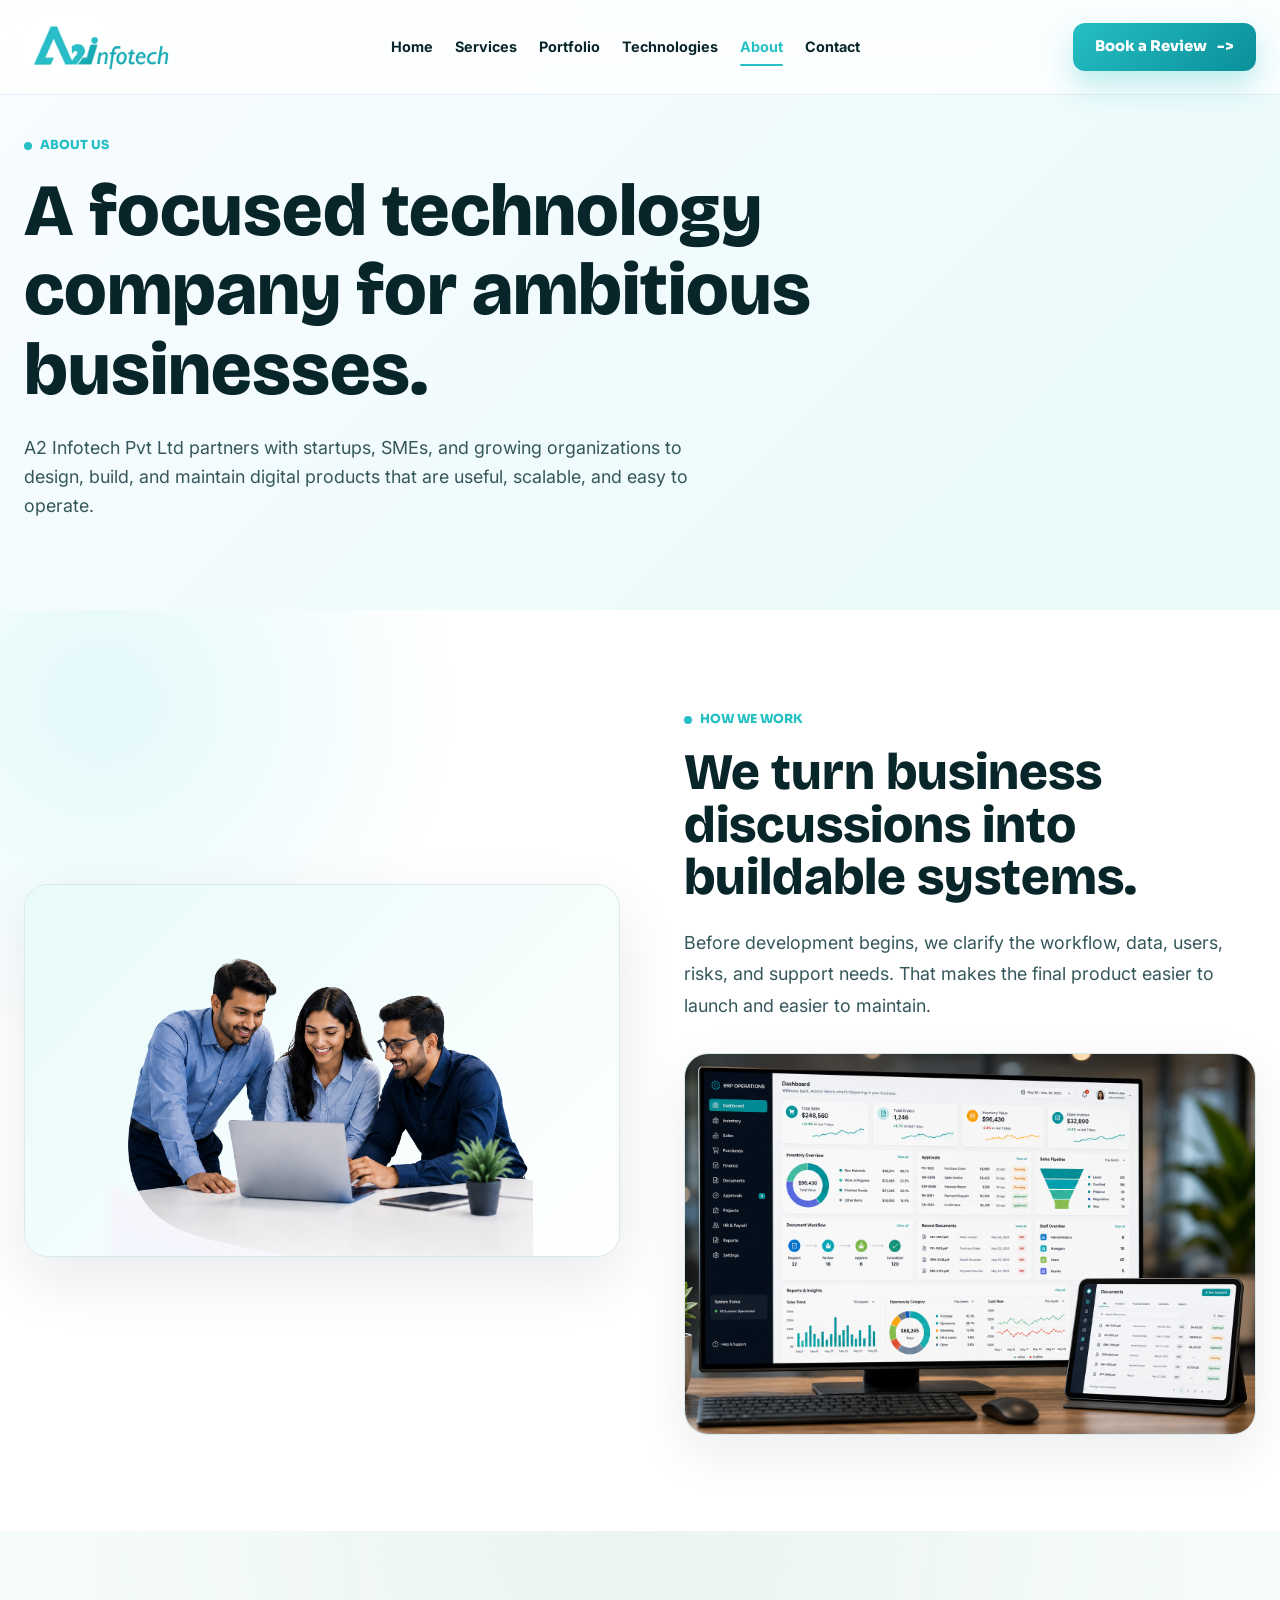
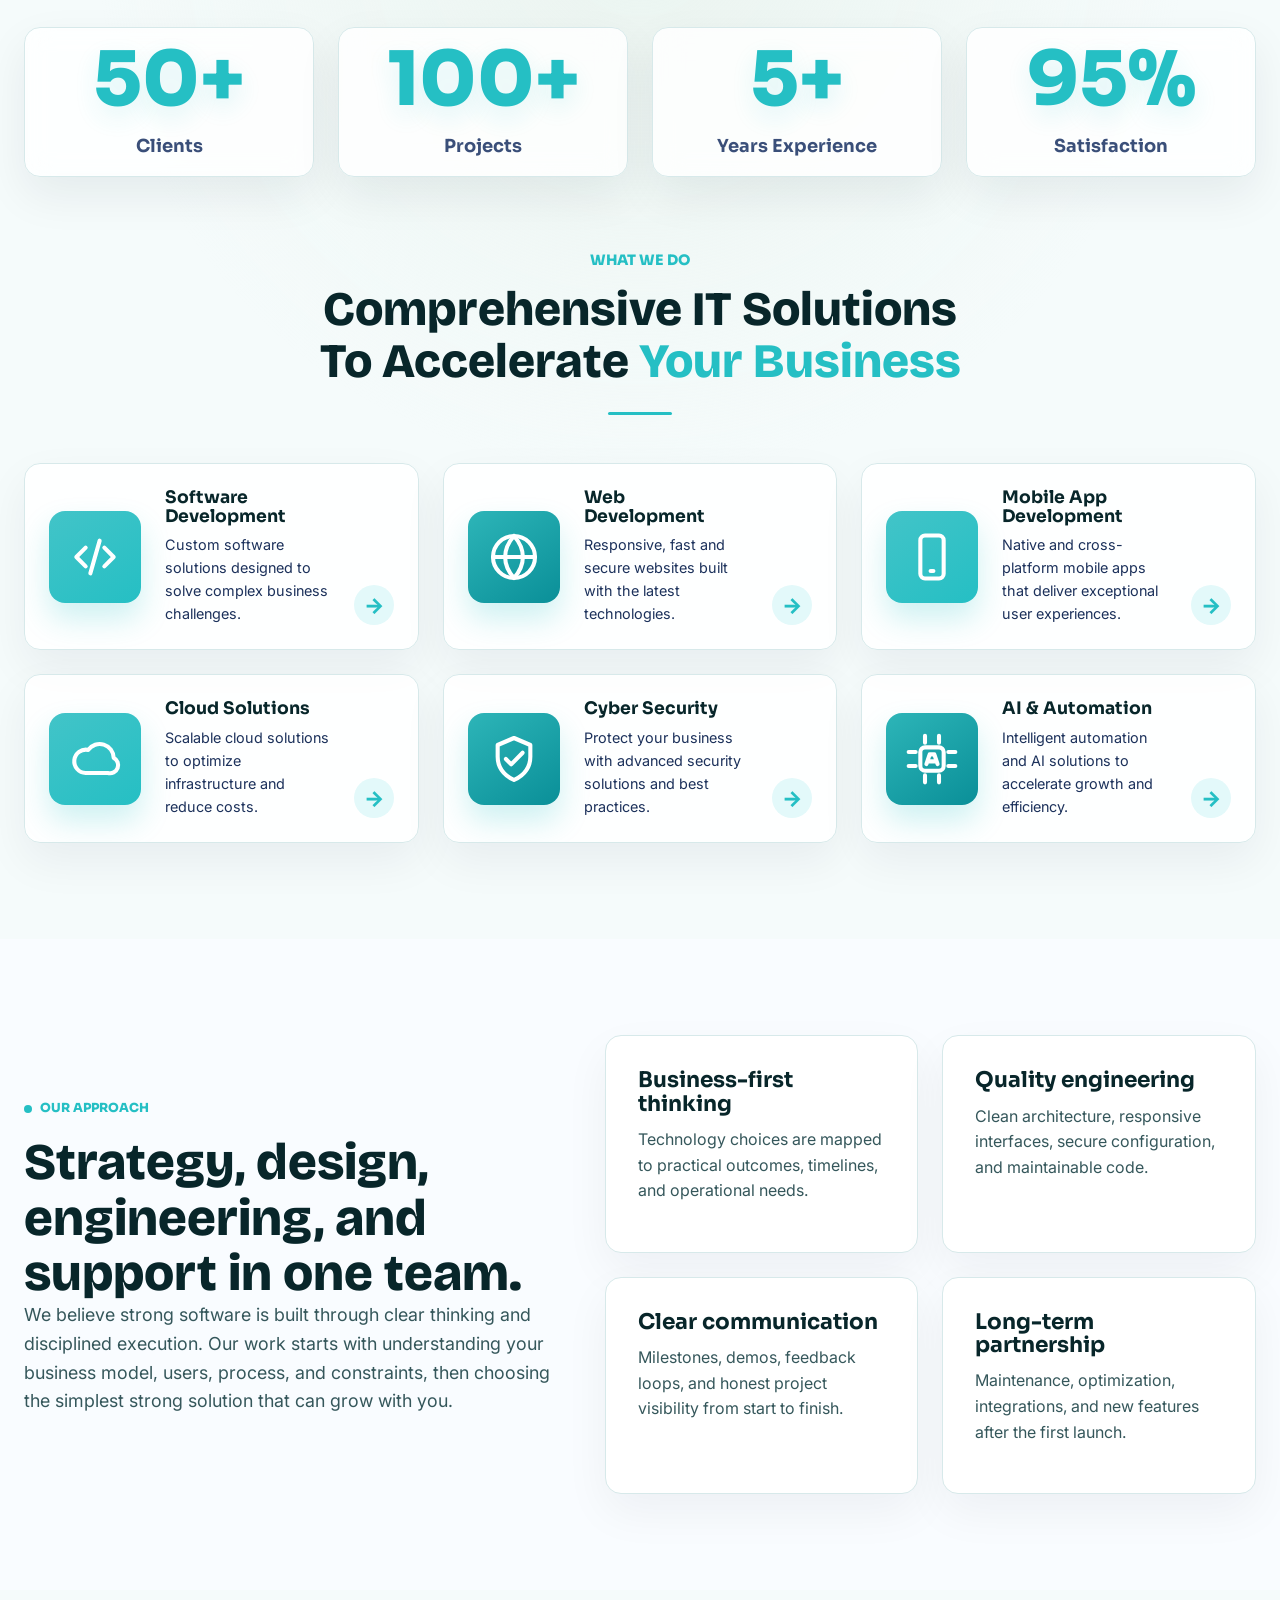
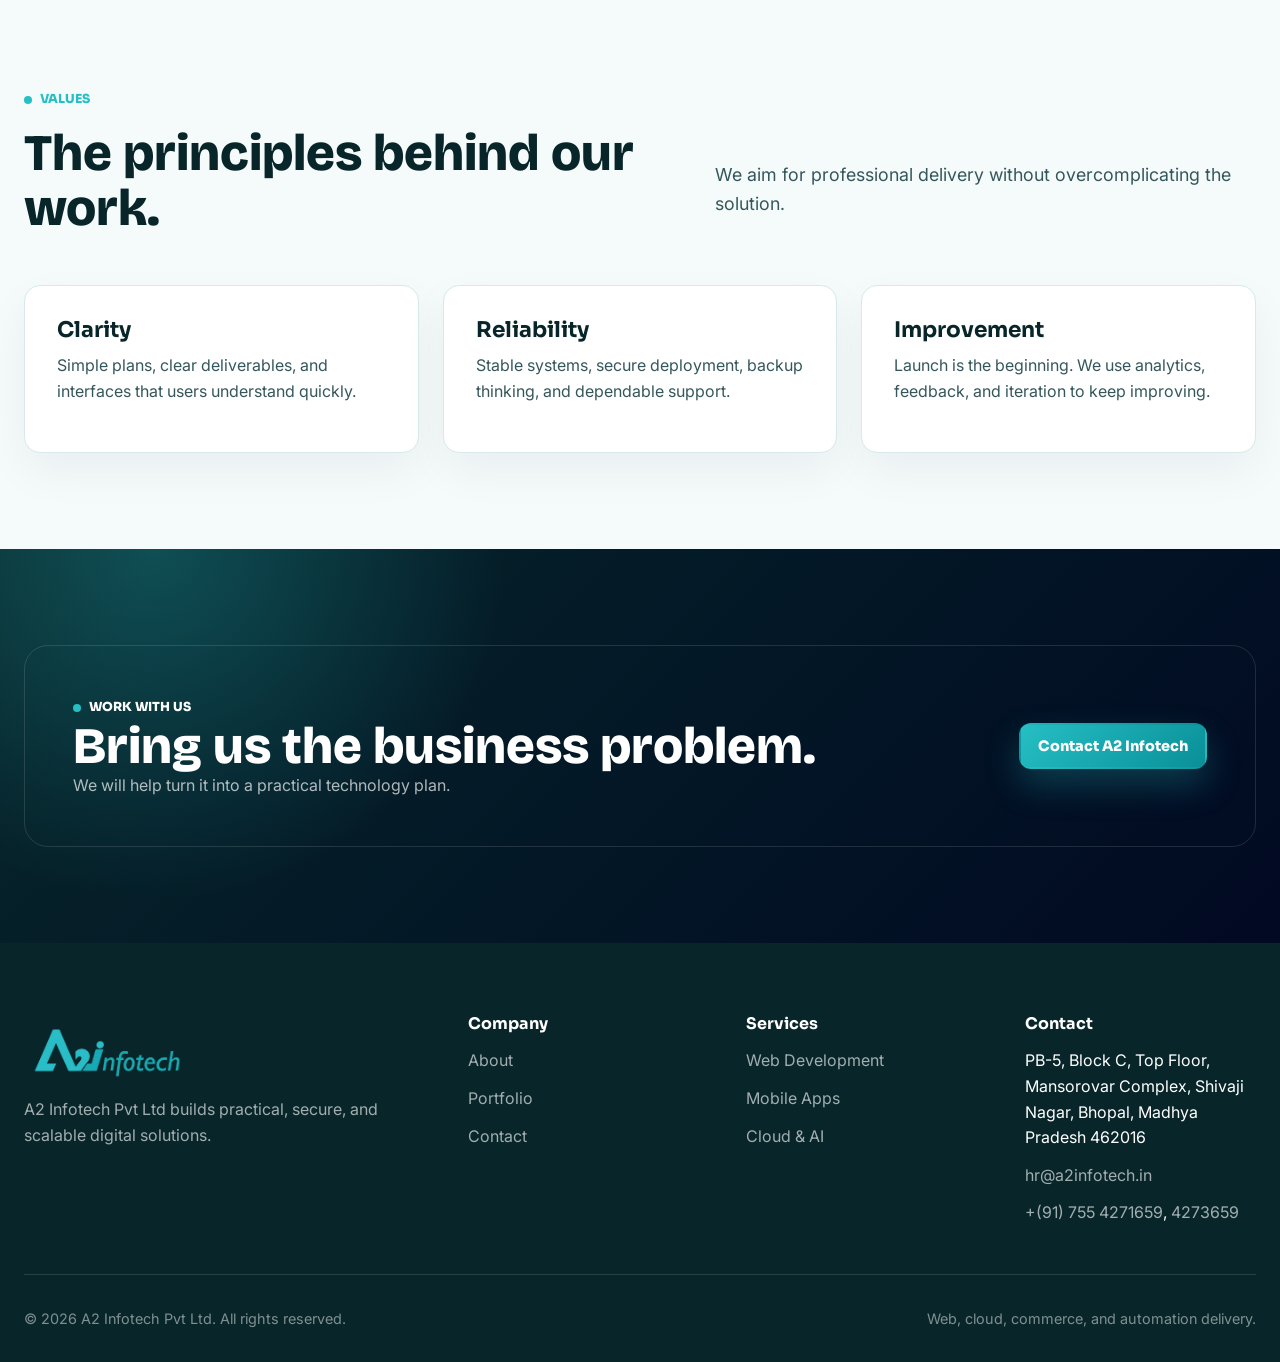
==== about.html @ 269167f5 "Deploy A2 Infotech website" ====
<!doctype html>
<html lang="en">
  <head>
    <meta charset="UTF-8" />
    <meta name="viewport" content="width=device-width, initial-scale=1.0" />
    <title>About A2 Infotech Pvt Ltd</title>
    <link rel="preconnect" href="https://fonts.googleapis.com" />
    <link rel="preconnect" href="https://fonts.gstatic.com" crossorigin />
    <link href="https://fonts.googleapis.com/css2?family=Bricolage+Grotesque:wght@600;700;800&family=Inter:wght@400;500;600;700;800&family=Lobster+Two:ital,wght@1,700&family=Sora:wght@500;600;700;800&display=swap" rel="stylesheet" />
    <link rel="stylesheet" href="./styles.css" />
    <script src="./js/main.js" defer></script>
    <script src="./js/animation.js" defer></script>
  </head>
  <body>
    <header class="home-nav-wrap" id="navbar">
      <nav class="home-nav" aria-label="Primary navigation">
        <a class="home-logo" href="index.html" aria-label="A2 Infotech home">
          <img class="brand-logo" src="./a2-infoTech-assets/A2.png" alt="A2 Infotech" />
        </a>
        <button class="home-menu-toggle" id="menu-toggle" type="button" aria-label="Open navigation" aria-expanded="false">
          <span></span><span></span><span></span>
        </button>
        <ul class="home-nav-links" id="nav-links">
          <li><a href="index.html">Home</a></li>
          <li><a href="services.html">Services</a></li>
          <li><a href="portfolio.html">Portfolio</a></li>
          <li><a href="technologies.html">Technologies</a></li>
          <li><a class="active" href="about.html">About</a></li>
          <li><a href="contact.html">Contact</a></li>
        </ul>
        <a class="home-nav-cta" href="contact.html">Book a Review <span>-&gt;</span></a>
      </nav>
    </header>
    <main>
      <section class="page-hero"><div class="container"><p class="eyebrow reveal">About us</p><h1 class="reveal">A focused technology company for ambitious businesses.</h1><p class="lead reveal">A2 Infotech Pvt Ltd partners with startups, SMEs, and growing organizations to design, build, and maintain digital products that are useful, scalable, and easy to operate.</p></div></section>
      <section class="section about-visual-story">
        <div class="container visual-split">
          <figure class="visual-photo-card reveal">
            <img src="./a2-infoTech-assets/team-discussion.png" alt="A2 Infotech team reviewing a project on a laptop" loading="lazy" onerror="this.onerror=null; this.src='./a2-infoTech-assets/hero-img.png'; this.closest('.visual-photo-card')?.classList.add('visual-photo-card-cutout');" />
          </figure>
          <div class="visual-story-copy reveal">
            <p class="eyebrow">How we work</p>
            <h2>We turn business discussions into buildable systems.</h2>
            <p class="lead">Before development begins, we clarify the workflow, data, users, risks, and support needs. That makes the final product easier to launch and easier to maintain.</p>
            <div class="dashboard-preview compact"><img src="./a2-infoTech-assets/mockup-erp-operations.png" alt="ERP operations dashboard preview" loading="lazy" /></div>
          </div>
        </div>
      </section>
      <section class="about-showcase section section-alt">
        <div class="container">
          <div class="about-stats">
            <article class="stat-card reveal"><strong>50+</strong><span>Clients</span></article>
            <article class="stat-card reveal"><strong>100+</strong><span>Projects</span></article>
            <article class="stat-card reveal"><strong>5+</strong><span>Years Experience</span></article>
            <article class="stat-card reveal"><strong>95%</strong><span>Satisfaction</span></article>
          </div>
          <div class="showcase-heading reveal">
            <p>What We Do</p>
            <h2>Comprehensive IT Solutions<br />To Accelerate <span>Your Business</span></h2>
          </div>
          <div class="about-service-grid">
            <article class="about-service-card reveal">
              <div class="service-icon blue">
                <svg viewBox="0 0 24 24" aria-hidden="true"><path d="m8 8-4 4 4 4M16 8l4 4-4 4M14 5l-4 14" /></svg>
              </div>
              <div><h3>Software Development</h3><p>Custom software solutions designed to solve complex business challenges.</p></div>
              <a class="service-arrow" href="services.html" aria-label="Software Development">→</a>
            </article>
            <article class="about-service-card reveal">
              <div class="service-icon purple">
                <svg viewBox="0 0 24 24" aria-hidden="true"><circle cx="12" cy="12" r="9" /><path d="M3 12h18M12 3c2.5 2.8 3.8 5.8 3.8 9S14.5 18.2 12 21M12 3C9.5 5.8 8.2 8.8 8.2 12S9.5 18.2 12 21" /></svg>
              </div>
              <div><h3>Web Development</h3><p>Responsive, fast and secure websites built with the latest technologies.</p></div>
              <a class="service-arrow" href="services.html" aria-label="Web Development">→</a>
            </article>
            <article class="about-service-card reveal">
              <div class="service-icon blue">
                <svg viewBox="0 0 24 24" aria-hidden="true"><rect x="7" y="2.8" width="10" height="18.4" rx="2" /><path d="M11.4 18h1.2" /></svg>
              </div>
              <div><h3>Mobile App Development</h3><p>Native and cross-platform mobile apps that deliver exceptional user experiences.</p></div>
              <a class="service-arrow" href="services.html" aria-label="Mobile App Development">→</a>
            </article>
            <article class="about-service-card reveal">
              <div class="service-icon blue">
                <svg viewBox="0 0 24 24" aria-hidden="true"><path d="M17.5 18H8a5 5 0 1 1 1.1-9.9A6 6 0 0 1 20 11.5 3.5 3.5 0 0 1 17.5 18Z" /></svg>
              </div>
              <div><h3>Cloud Solutions</h3><p>Scalable cloud solutions to optimize infrastructure and reduce costs.</p></div>
              <a class="service-arrow" href="services.html" aria-label="Cloud Solutions">→</a>
            </article>
            <article class="about-service-card reveal">
              <div class="service-icon purple">
                <svg viewBox="0 0 24 24" aria-hidden="true"><path d="M12 3 19 6v5c0 4.5-2.8 8-7 10-4.2-2-7-5.5-7-10V6l7-3Z" /><path d="m8.5 12 2.3 2.3 4.9-5" /></svg>
              </div>
              <div><h3>Cyber Security</h3><p>Protect your business with advanced security solutions and best practices.</p></div>
              <a class="service-arrow" href="services.html" aria-label="Cyber Security">→</a>
            </article>
            <article class="about-service-card reveal">
              <div class="service-icon purple">
                <svg viewBox="0 0 24 24" aria-hidden="true"><rect x="7" y="7" width="10" height="10" rx="2" /><path d="M9 2v3M15 2v3M9 19v3M15 19v3M2 9h3M2 15h3M19 9h3M19 15h3" /><path d="M9.6 14.2 11 10h2l1.4 4.2M10.1 13h3.8" /></svg>
              </div>
              <div><h3>AI & Automation</h3><p>Intelligent automation and AI solutions to accelerate growth and efficiency.</p></div>
              <a class="service-arrow" href="services.html" aria-label="AI and Automation">→</a>
            </article>
          </div>
        </div>
      </section>
      <section class="section"><div class="container capability-band"><div><p class="eyebrow reveal">Our approach</p><h2 class="reveal">Strategy, design, engineering, and support in one team.</h2><p class="lead reveal">We believe strong software is built through clear thinking and disciplined execution. Our work starts with understanding your business model, users, process, and constraints, then choosing the simplest strong solution that can grow with you.</p></div><div class="grid-2"><article class="card reveal"><h3>Business-first thinking</h3><p>Technology choices are mapped to practical outcomes, timelines, and operational needs.</p></article><article class="card reveal"><h3>Quality engineering</h3><p>Clean architecture, responsive interfaces, secure configuration, and maintainable code.</p></article><article class="card reveal"><h3>Clear communication</h3><p>Milestones, demos, feedback loops, and honest project visibility from start to finish.</p></article><article class="card reveal"><h3>Long-term partnership</h3><p>Maintenance, optimization, integrations, and new features after the first launch.</p></article></div></div></section>
      <section class="section section-alt"><div class="container"><div class="section-head"><div><p class="eyebrow reveal">Values</p><h2 class="reveal">The principles behind our work.</h2></div><p class="lead reveal">We aim for professional delivery without overcomplicating the solution.</p></div><div class="grid-3"><article class="card reveal"><h3>Clarity</h3><p>Simple plans, clear deliverables, and interfaces that users understand quickly.</p></article><article class="card reveal"><h3>Reliability</h3><p>Stable systems, secure deployment, backup thinking, and dependable support.</p></article><article class="card reveal"><h3>Improvement</h3><p>Launch is the beginning. We use analytics, feedback, and iteration to keep improving.</p></article></div></div></section>
      <section class="section cta-band"><div class="container cta-inner"><div><p class="eyebrow" style="color: var(--color-white)">Work with us</p><h2>Bring us the business problem.</h2><p>We will help turn it into a practical technology plan.</p></div><a class="btn btn-primary" href="contact.html">Contact A2 Infotech</a></div></section>
    </main>
    <footer class="footer"><div class="container"><div class="footer-grid"><div><a class="brand" href="index.html"><img class="brand-logo" src="./a2-infoTech-assets/A2.png" alt="A2 Infotech" /></a><p>A2 Infotech Pvt Ltd builds practical, secure, and scalable digital solutions.</p></div><div><h4>Company</h4><ul><li><a href="about.html">About</a></li><li><a href="portfolio.html">Portfolio</a></li><li><a href="contact.html">Contact</a></li></ul></div><div><h4>Services</h4><ul><li><a href="services.html">Web Development</a></li><li><a href="services.html">Mobile Apps</a></li><li><a href="services.html">Cloud & AI</a></li></ul></div><div><h4>Contact</h4><ul><li>PB-5, Block C, Top Floor, Mansorovar Complex, Shivaji Nagar, Bhopal, Madhya Pradesh 462016</li><li><a href="mailto:hr@a2infotech.in">hr@a2infotech.in</a></li><li><a href="tel:+917554271659">+(91) 755 4271659</a>, <a href="tel:+917554273659">4273659</a></li></ul></div></div><div class="footer-bottom"><span>© 2026 A2 Infotech Pvt Ltd. All rights reserved.</span><span>Web, cloud, commerce, and automation delivery.</span></div></div></footer>
  </body>
</html>
---- styles.css ----
@import url("./tokens.css");

* {
  box-sizing: border-box;
}

html,
body {
  margin: 0;
  min-height: 100%;
  overflow-x: clip;
  scroll-behavior: smooth;
}

body {
  background: var(--color-paper);
  color: var(--color-ink);
  font-family: var(--font-body);
  line-height: 1.6;
  text-rendering: optimizeLegibility;
  transition: background var(--dur-med) var(--ease-out), color var(--dur-med) var(--ease-out);
}

img,
svg {
  display: block;
  max-width: 100%;
}

a {
  color: inherit;
  text-decoration: none;
}

button,
input,
textarea,
select {
  font: inherit;
}

button {
  cursor: pointer;
}

:focus-visible {
  outline: 3px solid var(--color-cyan);
  outline-offset: 4px;
}

.site-header {
  position: fixed;
  inset: 0 0 auto;
  z-index: 20;
  border-bottom: var(--rule-thin) solid var(--color-rule);
  background: oklch(100% 0 0 / 88%);
  backdrop-filter: blur(18px);
  transition: box-shadow var(--dur-med) var(--ease-out), background var(--dur-med) var(--ease-out);
}

.site-header.is-scrolled {
  box-shadow: 0 18px 46px var(--color-shadow);
}

.nav {
  width: min(1400px, calc(100% - 48px));
  height: 76px;
  margin: 0 auto;
  display: flex;
  align-items: center;
  justify-content: space-between;
  gap: var(--space-lg);
}

.brand {
  display: inline-flex;
  align-items: center;
  gap: var(--space-sm);
  min-width: 0;
}

.brand-logo {
  width: clamp(150px, 13vw, 210px);
  height: auto;
}

.brand-mark {
  width: 42px;
  height: 42px;
  display: grid;
  place-items: center;
  border-radius: var(--radius-md);
  background: linear-gradient(135deg, var(--color-accent), var(--color-accent-strong));
  color: var(--color-white);
  font-family: var(--font-display);
  font-weight: 800;
  box-shadow: 0 12px 28px rgb(37 191 196 / 28%);
}

.brand-name {
  font-family: var(--font-display);
  font-size: 1.05rem;
  font-weight: 800;
  line-height: 1.05;
  letter-spacing: 0;
}

.brand-name small {
  color: var(--color-muted);
  font-size: 0.62rem;
  font-weight: 800;
  text-transform: uppercase;
}

.brand-name span {
  color: var(--color-accent);
}

.nav-links {
  display: flex;
  align-items: center;
  gap: var(--space-2xs);
  list-style: none;
  margin: 0;
  padding: 0;
}

.nav-link {
  display: inline-flex;
  min-height: 40px;
  align-items: center;
  border-radius: var(--radius-sm);
  padding: 0 var(--space-sm);
  color: var(--color-ink-soft);
  font-size: var(--text-sm);
  font-weight: 700;
  transition: color var(--dur-fast) var(--ease-out), background var(--dur-fast) var(--ease-out);
}

.nav-link:hover,
.nav-link.active {
  color: var(--color-accent);
  background: var(--color-accent-soft);
}

.nav-actions {
  display: flex;
  align-items: center;
  gap: var(--space-sm);
}

.theme-pill {
  width: 82px;
  height: 44px;
  display: inline-flex;
  align-items: center;
  justify-content: center;
  gap: var(--space-sm);
  border: 0;
  border-radius: 999px;
  background: var(--color-paper-soft);
  color: var(--color-ink-soft);
}

.theme-pill span {
  position: relative;
  width: 18px;
  height: 18px;
  border-radius: 50%;
}

.theme-pill span:first-child {
  border: 2px solid var(--color-accent);
}

.theme-pill span:first-child::before {
  content: "";
  position: absolute;
  inset: -6px;
  border-radius: inherit;
  background: repeating-conic-gradient(from 0deg, var(--color-accent) 0 8deg, transparent 8deg 24deg);
  opacity: 0.9;
  z-index: -1;
}

.theme-pill span:last-child {
  background: var(--color-ink-soft);
  box-shadow: -6px -2px 0 var(--color-paper-soft) inset;
}

:root[data-theme="dark"] .theme-pill {
  background: oklch(27% 0.045 258);
}

:root[data-theme="dark"] .theme-pill span:first-child {
  opacity: 0.45;
}

:root[data-theme="dark"] .theme-pill span:last-child {
  background: var(--color-accent);
  box-shadow: -6px -2px 0 oklch(27% 0.045 258) inset;
}

.menu-toggle {
  display: none;
  width: 42px;
  height: 42px;
  border: var(--rule-thin) solid var(--color-rule);
  border-radius: var(--radius-md);
  background: var(--color-white);
  color: var(--color-ink);
}

.menu-toggle span {
  display: block;
  width: 18px;
  height: 2px;
  margin: 4px auto;
  background: currentColor;
  border-radius: 999px;
}

.site-loader {
  position: fixed;
  inset: 0;
  z-index: 999;
  display: grid;
  place-items: center;
  background:
    radial-gradient(circle at 50% 44%, rgb(37 191 196 / 22%), transparent 18rem),
    linear-gradient(145deg, #04191b, #0f555a 46%, #061f22);
  color: var(--color-white);
  transition: opacity 720ms var(--ease-out), visibility 720ms var(--ease-out), transform 720ms var(--ease-out);
}

:root.loader-complete .site-loader {
  opacity: 0;
  visibility: hidden;
  transform: scale(1.04);
  pointer-events: none;
}

.loader-scene {
  width: min(560px, calc(100% - 40px));
  display: grid;
  justify-items: center;
  gap: var(--space-xl);
  text-align: center;
}

.loader-logo {
  position: relative;
  display: flex;
  align-items: center;
  justify-content: center;
  gap: 0.26em;
  min-height: 112px;
  overflow: hidden;
  color: var(--color-white);
  filter: drop-shadow(0 22px 42px rgb(37 191 196 / 32%));
}

.loader-logo::before {
  content: "";
  position: absolute;
  inset: 8px auto 8px 50%;
  width: 1px;
  background: linear-gradient(180deg, transparent, oklch(100% 0 0 / 28%), transparent);
  opacity: 0;
  transform: scaleY(0.5);
  animation: loader-divider 680ms var(--ease-out) 720ms forwards;
}

.loader-a2 {
  display: inline-flex;
  align-items: center;
  justify-content: center;
  font-family: var(--font-display);
  font-size: clamp(4.2rem, 13vw, 7.4rem);
  font-weight: 900;
  letter-spacing: -0.08em;
  line-height: 0.88;
  transform: scale(0.92);
  animation: loader-a2-pulse 820ms var(--ease-out) forwards;
}

.loader-wordmark {
  display: inline-flex;
  align-items: center;
  overflow: hidden;
  color: oklch(92% 0.02 250);
  font-family: var(--font-editorial);
  font-size: clamp(2.15rem, 7vw, 4.65rem);
  font-weight: 800;
  letter-spacing: -0.035em;
  line-height: 0.92;
  opacity: 0;
  clip-path: inset(0 100% 0 0);
  transform: translateX(-42px);
  animation: loader-word-slide 980ms var(--ease-out) 760ms forwards;
}

.loader-scene p {
  max-width: 520px;
  margin: 0;
  color: oklch(100% 0 0 / 68%);
  font-family: var(--font-display);
  font-size: clamp(0.84rem, 2vw, 1rem);
  font-weight: 700;
  letter-spacing: 0.16em;
  text-transform: uppercase;
  opacity: 0;
  transform: translateY(12px);
  animation: loader-caption 640ms var(--ease-out) 1.26s forwards;
}

.loader-bar {
  width: min(360px, 72vw);
  height: 3px;
  overflow: hidden;
  border-radius: 999px;
  background: oklch(100% 0 0 / 14%);
  box-shadow: 0 18px 40px rgb(37 191 196 / 20%);
}

.loader-bar span {
  display: block;
  width: 100%;
  height: 100%;
  border-radius: inherit;
  background: linear-gradient(90deg, transparent, var(--color-cyan), var(--color-accent), oklch(100% 0 0 / 92%));
  transform: translateX(-100%);
  animation: loader-bar 2.15s var(--ease-in-out) 140ms forwards;
}

@keyframes loader-a2-pulse {
  0% {
    opacity: 0;
    transform: scale(0.78);
    filter: blur(5px);
  }
  55% {
    opacity: 1;
    transform: scale(1.06);
    filter: blur(0);
  }
  100% {
    opacity: 1;
    transform: scale(1);
    filter: blur(0);
  }
}

@keyframes loader-divider {
  to {
    opacity: 1;
    transform: scaleY(1);
  }
}

@keyframes loader-word-slide {
  0% {
    opacity: 0;
    clip-path: inset(0 100% 0 0);
    transform: translateX(-42px);
  }
  100% {
    opacity: 1;
    clip-path: inset(0 0 0 0);
    transform: translateX(0);
  }
}

@keyframes loader-caption {
  to {
    opacity: 1;
    transform: translateY(0);
  }
}

@keyframes loader-bar {
  to {
    transform: translateX(0);
  }
}

.btn {
  display: inline-flex;
  min-height: 46px;
  align-items: center;
  justify-content: center;
  gap: var(--space-xs);
  border: var(--rule-bold) solid transparent;
  border-radius: var(--radius-md);
  padding: 0.78rem 1.05rem;
  font-family: var(--font-display);
  font-size: var(--text-sm);
  font-weight: 800;
  line-height: 1;
  transition: transform var(--dur-fast) var(--ease-out), border-color var(--dur-fast) var(--ease-out), background var(--dur-fast) var(--ease-out), color var(--dur-fast) var(--ease-out), box-shadow var(--dur-fast) var(--ease-out);
  white-space: nowrap;
}

.btn:hover {
  transform: translateY(-2px);
}

.btn:active {
  transform: translateY(0);
}

.btn-primary {
  background: linear-gradient(135deg, var(--color-accent), var(--color-accent-strong));
  color: var(--color-white);
  box-shadow: 0 16px 34px rgb(37 191 196 / 26%);
}

.btn-primary:hover {
  box-shadow: 0 20px 42px rgb(37 191 196 / 34%);
}

.btn-secondary {
  border-color: var(--color-rule);
  background: var(--color-white);
  color: var(--color-ink);
}

.btn-secondary:hover {
  border-color: var(--color-accent);
  color: var(--color-accent);
}

.section {
  padding: var(--space-4xl) 0;
}

.section-alt {
  background: var(--color-paper-soft);
}

.container {
  width: min(1400px, calc(100% - 48px));
  margin: 0 auto;
}

.section-head {
  display: grid;
  grid-template-columns: minmax(0, 0.95fr) minmax(0, 0.8fr);
  gap: var(--space-2xl);
  align-items: end;
  margin-bottom: var(--space-2xl);
}

.section-head.center {
  display: block;
  max-width: 760px;
  margin-inline: auto;
  text-align: center;
}

.eyebrow {
  display: inline-flex;
  align-items: center;
  gap: var(--space-xs);
  margin-bottom: var(--space-md);
  color: var(--color-accent);
  font-family: var(--font-display);
  font-size: var(--text-xs);
  font-weight: 800;
  text-transform: uppercase;
}

.eyebrow::before {
  content: "";
  width: 8px;
  height: 8px;
  border-radius: 50%;
  background: var(--color-accent);
}

h1,
h2,
h3,
h4,
p {
  margin-top: 0;
}

h1,
h2,
h3,
h4 {
  letter-spacing: 0;
  line-height: 1.08;
}

h1,
h2 {
  font-family: var(--font-editorial);
  font-weight: 800;
}

h3,
h4 {
  font-family: var(--font-display);
}

h1,
h2 {
  overflow-wrap: anywhere;
}

h1 {
  margin-bottom: var(--space-lg);
  font-size: var(--text-display-s);
  max-width: 920px;
}

h2 {
  margin-bottom: 0;
  font-size: clamp(2rem, 4vw, 3.8rem);
}

h3 {
  margin-bottom: var(--space-sm);
  font-size: var(--text-lg);
}

.lead {
  color: var(--color-ink-soft);
  font-size: var(--text-md);
}

.muted {
  color: var(--color-muted);
}

.hero {
  position: relative;
  min-height: 100vh;
  padding: 118px 0 var(--space-3xl);
  overflow: hidden;
  background:
    linear-gradient(100deg, var(--color-paper) 0 54%, var(--color-paper-blue) 54% 100%);
}

.hero-grid {
  display: grid;
  grid-template-columns: minmax(0, 0.92fr) minmax(420px, 1.08fr);
  gap: var(--space-4xl);
  align-items: center;
  min-height: calc(100vh - 180px);
}

.hero-copy {
  position: relative;
  z-index: 2;
}

.hero-copy h1 span {
  color: var(--color-accent);
}

.hero-actions {
  display: flex;
  flex-wrap: wrap;
  gap: var(--space-sm);
  margin: var(--space-xl) 0;
}

.hero-proof {
  display: grid;
  grid-template-columns: repeat(3, minmax(0, 1fr));
  gap: var(--space-sm);
  max-width: 660px;
}

.proof-pill {
  border: var(--rule-thin) solid var(--color-rule);
  border-radius: var(--radius-md);
  background: oklch(100% 0 0 / 72%);
  padding: var(--space-md);
}

.proof-pill strong {
  display: block;
  font-family: var(--font-display);
  font-size: var(--text-md);
}

.proof-pill span {
  display: block;
  color: var(--color-muted);
  font-size: var(--text-xs);
}

.about-showcase {
  background:
    radial-gradient(circle at 50% 0%, rgb(231 242 236 / 74%), transparent 34rem),
    var(--color-paper-soft);
}

.about-stats {
  display: grid;
  grid-template-columns: repeat(4, minmax(0, 1fr));
  gap: var(--space-lg);
  margin-bottom: var(--space-3xl);
}

.stat-card {
  min-height: 150px;
  display: grid;
  place-items: center;
  align-content: center;
  border: var(--rule-thin) solid var(--color-rule);
  border-radius: var(--radius-lg);
  background: oklch(100% 0 0 / 82%);
  box-shadow: 0 18px 46px oklch(20.5% 0.055 258 / 7%);
  backdrop-filter: blur(14px);
  transition: transform var(--dur-med) var(--ease-out), box-shadow var(--dur-med) var(--ease-out), border-color var(--dur-med) var(--ease-out);
}

.stat-card:hover {
  border-color: rgb(37 191 196 / 32%);
  transform: translateY(-7px);
  box-shadow: 0 24px 60px rgb(37 191 196 / 13%);
}

.stat-card strong {
  color: var(--color-accent);
  font-family: var(--font-display);
  font-size: clamp(3.1rem, 6vw, 4.7rem);
  font-weight: 800;
  line-height: 0.95;
  text-shadow: 0 10px 24px rgb(37 191 196 / 14%);
}

.stat-card span {
  margin-top: var(--space-md);
  color: oklch(43% 0.075 263);
  font-family: var(--font-display);
  font-size: var(--text-md);
  font-weight: 700;
}

.showcase-heading {
  max-width: 720px;
  margin: 0 auto var(--space-2xl);
  text-align: center;
}

.showcase-heading p {
  margin-bottom: var(--space-sm);
  color: var(--color-accent);
  font-family: var(--font-display);
  font-size: var(--text-sm);
  font-weight: 800;
  text-transform: uppercase;
}

.showcase-heading h2 {
  font-size: clamp(2rem, 4.2vw, 3rem);
}

.showcase-heading h2 span {
  color: var(--color-accent);
}

.showcase-heading::after {
  content: "";
  display: block;
  width: 64px;
  height: 3px;
  margin: var(--space-lg) auto 0;
  border-radius: 999px;
  background: var(--color-accent);
}

.about-service-grid {
  display: grid;
  grid-template-columns: repeat(3, minmax(0, 1fr));
  gap: var(--space-lg);
}

.about-service-card {
  position: relative;
  min-height: 158px;
  display: grid;
  grid-template-columns: auto minmax(0, 1fr) auto;
  align-items: center;
  gap: var(--space-lg);
  border: var(--rule-thin) solid var(--color-rule);
  border-radius: var(--radius-lg);
  background: oklch(100% 0 0 / 86%);
  padding: var(--space-lg);
  box-shadow: 0 18px 46px oklch(20.5% 0.055 258 / 6%);
  overflow: hidden;
  transition: transform var(--dur-med) var(--ease-out), box-shadow var(--dur-med) var(--ease-out), border-color var(--dur-med) var(--ease-out);
}

.about-service-card::before {
  content: "";
  position: absolute;
  inset: 0;
  background: linear-gradient(135deg, rgb(37 191 196 / 9%), transparent 42%);
  opacity: 0;
  transition: opacity var(--dur-med) var(--ease-out);
}

.about-service-card:hover {
  border-color: rgb(37 191 196 / 34%);
  transform: translateY(-8px);
  box-shadow: 0 26px 64px rgb(37 191 196 / 14%);
}

.about-service-card:hover::before {
  opacity: 1;
}

.about-service-card h3,
.about-service-card p,
.service-arrow,
.service-icon {
  position: relative;
  z-index: 1;
}

.about-service-card h3 {
  margin-bottom: var(--space-xs);
  font-size: 1.08rem;
}

.about-service-card p {
  margin: 0;
  color: oklch(32% 0.08 263);
  font-size: var(--text-sm);
}

.service-icon {
  width: 92px;
  height: 92px;
  display: grid;
  place-items: center;
  border-radius: var(--radius-lg);
  color: var(--color-white);
  box-shadow: 0 16px 30px rgb(37 191 196 / 22%);
}

.service-icon.blue {
  background: linear-gradient(145deg, var(--color-cyan), var(--color-accent));
}

.service-icon.purple {
  background: linear-gradient(145deg, var(--color-green), var(--color-accent-strong));
}

.service-icon svg {
  width: 56px;
  height: 56px;
  fill: none;
  stroke: currentColor;
  stroke-linecap: round;
  stroke-linejoin: round;
  stroke-width: 1.75;
}

.service-arrow {
  width: 40px;
  height: 40px;
  display: grid;
  place-items: center;
  align-self: end;
  border-radius: 50%;
  background: var(--color-accent-soft);
  color: var(--color-accent);
  font-size: 1.35rem;
  font-weight: 800;
  transition: transform var(--dur-fast) var(--ease-out), background var(--dur-fast) var(--ease-out), color var(--dur-fast) var(--ease-out);
}

.about-service-card:hover .service-arrow {
  background: var(--color-accent);
  color: var(--color-white);
  transform: translateX(4px);
}

.hero-visual {
  position: relative;
  min-height: 680px;
  isolation: isolate;
}

.hero-orbit-stage {
  position: relative;
  width: min(760px, 100%);
  min-height: 760px;
  margin-inline: auto;
}

.hero-blue-curve {
  position: absolute;
  inset: 70px 18px 70px 150px;
  z-index: 0;
  border-radius: 42% 0 0 42%;
  background: linear-gradient(105deg, var(--color-accent-soft), var(--color-paper-blue));
  opacity: 0;
  transform: translateX(60px) scaleX(0.78);
  transform-origin: right center;
  animation: curve-load 850ms var(--ease-out) 2.15s forwards;
}

.hero-image {
  position: absolute;
  left: 50%;
  top: 50%;
  z-index: 2;
  width: min(360px, 52%);
  aspect-ratio: 0.82;
  overflow: hidden;
  border-radius: var(--radius-xl);
  box-shadow: 0 28px 70px var(--color-shadow);
  background: var(--color-paper-blue);
  opacity: 0;
  transform: translate(-50%, -45%) scale(0.94);
  animation: hero-image-load 850ms var(--ease-out) 2.75s forwards;
}

.hero-image img {
  width: 100%;
  height: 100%;
  object-fit: cover;
  object-position: center center;
}

.orbit-ring {
  position: absolute;
  inset: 0;
  z-index: 3;
  opacity: 0;
  transform-origin: center;
  animation:
    orbit-appear 700ms var(--ease-out) 3.35s forwards,
    orbit-spin 24s linear 4s infinite;
}

.orbit-node {
  position: absolute;
  left: 50%;
  top: 50%;
  width: min(250px, 34vw);
  animation: orbit-counter 24s linear 4s infinite;
}

.node-strategy {
  transform: rotate(270deg) translateX(320px) translate(-50%, -50%) rotate(-270deg);
}

.node-engineering {
  transform: rotate(0deg) translateX(320px) translate(-50%, -50%) rotate(0deg);
}

.node-launch {
  transform: rotate(90deg) translateX(320px) translate(-50%, -50%) rotate(-90deg);
}

.signal-card {
  position: relative;
  z-index: 3;
  width: 100%;
  border: var(--rule-thin) solid oklch(100% 0 0 / 66%);
  border-radius: var(--radius-lg);
  background: oklch(100% 0 0 / 88%);
  padding: var(--space-md);
  box-shadow: 0 16px 36px oklch(20.5% 0.055 258 / 10%);
  backdrop-filter: blur(16px);
}

.signal-card strong {
  display: block;
  font-family: var(--font-display);
  font-size: 0.95rem;
}

.signal-card span {
  color: var(--color-muted);
  font-size: var(--text-sm);
}

.signal-card.one {
  top: auto;
  left: auto;
}

.signal-card.two {
  top: auto;
  right: auto;
}

.signal-card.three {
  bottom: auto;
  left: auto;
}

@keyframes curve-load {
  to {
    opacity: 1;
    transform: translateX(0) scaleX(1);
  }
}

@keyframes hero-image-load {
  to {
    opacity: 1;
    transform: translate(-50%, -50%) scale(1);
  }
}

@keyframes hero-image-mobile-load {
  to {
    opacity: 1;
    transform: translateY(0) scale(1);
  }
}

@keyframes orbit-appear {
  to {
    opacity: 1;
  }
}

@keyframes orbit-spin {
  to {
    transform: rotate(360deg);
  }
}

@keyframes orbit-counter {
  to {
    rotate: -360deg;
  }
}

.logo-strip {
  border-block: var(--rule-thin) solid var(--color-rule);
  background: var(--color-white);
  overflow: hidden;
}

.marquee {
  display: flex;
  width: max-content;
  gap: var(--space-lg);
  padding: var(--space-lg) 0;
}

.tech-logo,
.stack-chip {
  display: inline-flex;
  align-items: center;
  justify-content: center;
  gap: var(--space-xs);
  min-height: 44px;
  border: var(--rule-thin) solid var(--color-rule);
  border-radius: var(--radius-md);
  background: var(--color-white);
  padding: 0.6rem 0.9rem;
  color: var(--color-ink-soft);
  font-family: var(--font-display);
  font-size: var(--text-sm);
  font-weight: 800;
  white-space: nowrap;
}

.tech-logo::before,
.stack-chip::before {
  content: "";
  width: 0.68rem;
  height: 0.68rem;
  border-radius: 0.2rem;
  background: linear-gradient(135deg, var(--color-accent), var(--color-cyan));
  box-shadow: 0 0 0 3px var(--color-accent-soft);
}

.tech-logo svg,
.stack-chip svg {
  width: 22px;
  height: 22px;
}

.grid-3,
.grid-4,
.grid-2 {
  display: grid;
  gap: var(--space-lg);
}

.grid-3 {
  grid-template-columns: repeat(3, minmax(0, 1fr));
}

.grid-4 {
  grid-template-columns: repeat(4, minmax(0, 1fr));
}

.grid-2 {
  grid-template-columns: repeat(2, minmax(0, 1fr));
}

.card {
  position: relative;
  border: var(--rule-thin) solid var(--color-rule);
  border-radius: var(--radius-lg);
  background: var(--color-white);
  padding: var(--space-xl);
  box-shadow: 0 18px 46px oklch(20.5% 0.055 258 / 5%);
  transition: transform var(--dur-med) var(--ease-out), box-shadow var(--dur-med) var(--ease-out), border-color var(--dur-med) var(--ease-out);
}

.card:hover {
  border-color: rgb(37 191 196 / 35%);
  transform: translateY(-6px);
  box-shadow: 0 26px 62px rgb(37 191 196 / 12%);
}

.icon-tile {
  width: 52px;
  height: 52px;
  display: grid;
  place-items: center;
  margin-bottom: var(--space-lg);
  border-radius: var(--radius-md);
  background: var(--color-accent-soft);
  color: var(--color-accent);
}

.icon-tile svg {
  width: 26px;
  height: 26px;
}

.icon-tile {
  font-family: var(--font-display);
  font-weight: 800;
}

.card p,
.case p,
.step p {
  color: var(--color-ink-soft);
}

.list {
  display: grid;
  gap: var(--space-sm);
  margin: var(--space-lg) 0 0;
  padding: 0;
  list-style: none;
}

.list li {
  display: flex;
  gap: var(--space-sm);
  color: var(--color-ink-soft);
}

.list li::before {
  content: "";
  width: 7px;
  height: 7px;
  flex: 0 0 auto;
  margin-top: 0.65rem;
  border-radius: 50%;
  background: var(--color-accent);
}

.tech-grid {
  display: flex;
  flex-wrap: wrap;
  gap: var(--space-sm);
}

.capability-band {
  display: grid;
  grid-template-columns: minmax(0, 0.9fr) minmax(0, 1.1fr);
  gap: var(--space-2xl);
  align-items: center;
}

.blue-panel {
  border-radius: var(--radius-xl);
  background: linear-gradient(135deg, var(--color-accent), var(--color-accent-strong));
  color: var(--color-white);
  padding: var(--space-2xl);
  box-shadow: 0 28px 70px rgb(37 191 196 / 24%);
}

.blue-panel p {
  color: oklch(100% 0 0 / 78%);
}

.process {
  counter-reset: step;
}

.step {
  counter-increment: step;
}

.step::before {
  content: counter(step, decimal-leading-zero);
  display: inline-grid;
  width: 48px;
  height: 48px;
  place-items: center;
  margin-bottom: var(--space-lg);
  border-radius: var(--radius-md);
  background: var(--color-ink);
  color: var(--color-white);
  font-family: var(--font-display);
  font-weight: 800;
}

.case {
  overflow: hidden;
  padding: 0;
}

.case-media {
  min-height: 230px;
  display: grid;
  place-items: center;
  background: linear-gradient(135deg, var(--case-a, var(--color-accent)), var(--case-b, var(--color-cyan)));
  color: var(--color-white);
  font-family: var(--font-display);
  font-size: clamp(2.5rem, 6vw, 5rem);
  font-weight: 800;
  overflow: hidden;
}

.case-media img {
  width: 100%;
  height: 100%;
  object-fit: cover;
  transition: transform var(--dur-slow) var(--ease-out), filter var(--dur-med) var(--ease-out);
}

.case:hover .case-media img {
  transform: scale(1.045);
  filter: saturate(1.06) contrast(1.02);
}

.case-body {
  padding: var(--space-xl);
}

.tag-row {
  display: flex;
  flex-wrap: wrap;
  gap: var(--space-xs);
  margin-bottom: var(--space-md);
}

.tag {
  display: inline-flex;
  min-height: 28px;
  align-items: center;
  border-radius: 999px;
  background: var(--color-accent-soft);
  color: var(--color-accent);
  padding: 0 var(--space-sm);
  font-size: var(--text-xs);
  font-weight: 800;
}

.contact-panel {
  display: grid;
  grid-template-columns: minmax(0, 0.85fr) minmax(0, 1.15fr);
  gap: var(--space-xl);
  align-items: start;
}

.contact-info-panel {
  display: grid;
  gap: var(--space-lg);
}

.contact-detail-list {
  display: grid;
  gap: 28px;
  margin: var(--space-lg) 0 0;
  padding: 0;
  list-style: none;
}

.contact-detail-list li {
  display: grid;
  grid-template-columns: 56px minmax(0, 1fr);
  gap: 14px;
  align-items: center;
  color: var(--color-white);
  font-size: clamp(1rem, 1.6vw, 1.25rem);
  line-height: 1.55;
}

.contact-detail-list a {
  color: var(--color-white);
}

.contact-detail-icon {
  width: 56px;
  height: 56px;
  display: grid;
  place-items: center;
  border-radius: 18px;
  background: oklch(100% 0 0 / 12%);
  color: var(--color-white);
  box-shadow: inset 0 0 0 1px oklch(100% 0 0 / 16%);
}

.contact-detail-icon svg {
  width: 34px;
  height: 34px;
  fill: none;
  stroke: currentColor;
  stroke-linecap: round;
  stroke-linejoin: round;
  stroke-width: 1.9;
}

.contact-map-section {
  padding-top: 0;
}

.contact-map-card {
  position: relative;
  overflow: hidden;
  border: var(--rule-thin) solid var(--color-rule);
  border-radius: 30px;
  background: var(--color-white);
  box-shadow: 0 24px 70px oklch(20.5% 0.055 258 / 10%);
}

.contact-map-card iframe {
  width: 100%;
  min-height: min(62vw, 560px);
  display: block;
  border: 0;
}

.map-route-card {
  position: absolute;
  top: 18px;
  left: 18px;
  z-index: 2;
  width: min(420px, calc(100% - 36px));
  display: grid;
  gap: 10px;
  border: var(--rule-thin) solid oklch(88% 0.03 250 / 70%);
  border-radius: 12px;
  background: oklch(100% 0 0 / 94%);
  padding: 14px 16px;
  box-shadow: 0 16px 42px oklch(20.5% 0.055 258 / 14%);
  backdrop-filter: blur(12px);
}

.map-route-card div {
  display: grid;
  grid-template-columns: 22px minmax(0, 1fr);
  gap: 10px;
  align-items: center;
  color: var(--color-ink);
  font-size: var(--text-sm);
}

.map-route-card div:first-child {
  padding-bottom: 10px;
  border-bottom: var(--rule-thin) solid var(--color-rule);
}

.map-route-card div span {
  width: 14px;
  height: 14px;
  border: 3px solid var(--color-muted);
  border-radius: 50%;
}

.map-route-card div:nth-child(2) span {
  border-color: var(--color-accent);
  background: var(--color-accent);
  box-shadow: 0 0 0 5px rgb(37 191 196 / 14%);
}

.map-more-link {
  width: max-content;
  margin-left: 32px;
  color: var(--color-accent);
  font-size: var(--text-sm);
  font-weight: 800;
}

.map-action-bar {
  display: flex;
  align-items: center;
  justify-content: space-between;
  gap: var(--space-lg);
  border-top: var(--rule-thin) solid var(--color-rule);
  padding: var(--space-lg);
}

.map-action-bar div {
  display: grid;
  gap: 4px;
}

.map-action-bar strong {
  color: var(--color-ink);
  font-family: var(--font-display);
  font-size: 1.15rem;
}

.map-action-bar span {
  color: var(--color-ink-soft);
}

[data-directions-link].is-loading {
  pointer-events: none;
  opacity: 0.72;
}

.form {
  display: grid;
  gap: var(--space-md);
}

.field {
  display: grid;
  gap: var(--space-xs);
}

.field label {
  color: var(--color-ink);
  font-size: var(--text-sm);
  font-weight: 800;
}

.field input,
.field textarea,
.field select {
  width: 100%;
  border: var(--rule-thin) solid var(--color-rule);
  border-radius: var(--radius-md);
  background: var(--color-paper);
  color: var(--color-ink);
  padding: 0.9rem 1rem;
  transition: border-color var(--dur-fast) var(--ease-out), box-shadow var(--dur-fast) var(--ease-out);
}

.field textarea {
  min-height: 150px;
  resize: vertical;
}

.field input:focus,
.field textarea:focus,
.field select:focus {
  border-color: var(--color-accent);
  box-shadow: 0 0 0 4px rgb(37 191 196 / 12%);
  outline: 0;
}

.page-hero {
  padding: 132px 0 var(--space-3xl);
  background: linear-gradient(135deg, var(--color-paper), var(--color-paper-blue));
}

.page-hero .lead {
  max-width: 720px;
}

.cta-band {
  background:
    radial-gradient(circle at 12% 0, rgb(37 191 196 / 28%), transparent 22rem),
    linear-gradient(135deg, var(--color-ink), oklch(15% 0.055 263));
  color: var(--color-white);
}

.cta-inner {
  display: flex;
  align-items: center;
  justify-content: space-between;
  gap: var(--space-xl);
  border: var(--rule-thin) solid oklch(100% 0 0 / 12%);
  border-radius: var(--radius-xl);
  padding: var(--space-2xl);
}

.cta-inner h2 {
  max-width: 760px;
  color: var(--color-white);
  font-size: clamp(2rem, 4vw, 3.45rem);
  line-height: 1.03;
}

.cta-inner p {
  max-width: 650px;
  color: oklch(100% 0 0 / 68%);
  margin-bottom: 0;
}

.cta-eyebrow {
  color: var(--color-white);
}

.cta-proof {
  display: flex;
  flex-wrap: wrap;
  gap: 10px;
  margin-top: var(--space-lg);
}

.cta-proof span {
  display: inline-flex;
  align-items: center;
  min-height: 34px;
  border: var(--rule-thin) solid oklch(100% 0 0 / 16%);
  border-radius: 999px;
  background: oklch(100% 0 0 / 8%);
  padding: 0 14px;
  color: oklch(100% 0 0 / 78%);
  font-size: var(--text-sm);
  font-weight: 800;
}

.footer {
  background: var(--color-ink);
  color: var(--color-white);
  padding: var(--space-3xl) 0 var(--space-xl);
}

.footer-grid {
  display: grid;
  grid-template-columns: 1.2fr repeat(3, minmax(0, 0.7fr));
  gap: var(--space-2xl);
  padding-bottom: var(--space-2xl);
  border-bottom: var(--rule-thin) solid oklch(100% 0 0 / 12%);
}

.footer p,
.footer a {
  color: oklch(100% 0 0 / 62%);
}

.footer a:hover {
  color: var(--color-white);
}

.footer h4 {
  margin-bottom: var(--space-md);
  color: var(--color-white);
  font-size: var(--text-base);
}

.footer ul {
  display: grid;
  gap: var(--space-sm);
  margin: 0;
  padding: 0;
  list-style: none;
}

.footer-bottom {
  display: flex;
  justify-content: space-between;
  gap: var(--space-md);
  padding-top: var(--space-xl);
  color: oklch(100% 0 0 / 48%);
  font-size: var(--text-sm);
}

.reveal {
  opacity: 1;
  transform: none;
}

:root.animations-ready .reveal {
  opacity: 0;
  transform: translateY(26px);
}

:root.animations-ready .reveal.is-visible,
.reveal.is-visible {
  opacity: 1;
  transform: translateY(0);
  transition: opacity var(--dur-slow) var(--ease-out), transform var(--dur-slow) var(--ease-out);
}

:root[data-theme="dark"] .site-header {
  background: oklch(16% 0.035 258 / 88%);
}

:root[data-theme="dark"] .nav-links,
:root[data-theme="dark"] .menu-toggle,
:root[data-theme="dark"] .proof-pill,
:root[data-theme="dark"] .stat-card,
:root[data-theme="dark"] .about-service-card,
:root[data-theme="dark"] .tech-board,
:root[data-theme="dark"] .tech-card,
:root[data-theme="dark"] .why-float,
:root[data-theme="dark"] .mini-stats article,
:root[data-theme="dark"] .process-benefits,
:root[data-theme="dark"] .project-card,
:root[data-theme="dark"] .card,
:root[data-theme="dark"] .round-nav,
:root[data-theme="dark"] .field input,
:root[data-theme="dark"] .field textarea,
:root[data-theme="dark"] .field select {
  background-color: oklch(22% 0.04 258 / 88%);
  color: var(--color-ink);
}

:root[data-theme="dark"] .hero,
:root[data-theme="dark"] .page-hero {
  background:
    radial-gradient(circle at 80% 8%, oklch(31% 0.09 263 / 70%), transparent 28rem),
    linear-gradient(105deg, var(--color-paper) 0 55%, var(--color-paper-blue) 55% 100%);
}

:root[data-theme="dark"] .about-showcase,
:root[data-theme="dark"] .section-alt,
:root[data-theme="dark"] .tech-showcase,
:root[data-theme="dark"] .why-reference,
:root[data-theme="dark"] .process-reference,
:root[data-theme="dark"] .portfolio-reference {
  background:
    radial-gradient(circle at 50% 0%, oklch(31% 0.09 263 / 34%), transparent 34rem),
    var(--color-paper-soft);
}

:root[data-theme="dark"] .tech-card:hover,
:root[data-theme="dark"] .tech-card.is-hot {
  background: linear-gradient(180deg, oklch(25% 0.052 258), var(--color-accent-soft));
}

:root[data-theme="dark"] .btn-secondary {
  background: oklch(22% 0.04 258);
  color: var(--color-ink);
}

:root[data-theme="dark"] .tech-mark.next {
  color: var(--color-ink);
  border-color: var(--color-ink);
  background: oklch(20% 0.04 258);
}

:root[data-theme="dark"] .project-screen {
  background: linear-gradient(135deg, var(--project-color), oklch(25% 0.045 258));
}

.visually-hidden {
  position: absolute;
  width: 1px;
  height: 1px;
  padding: 0;
  margin: -1px;
  overflow: hidden;
  clip: rect(0, 0, 0, 0);
  white-space: nowrap;
  border: 0;
}

@keyframes float-soft {
  0%,
  100% {
    transform: translateY(0);
  }
  50% {
    transform: translateY(-12px);
  }
}

.float-soft {
  animation: float-soft 5s var(--ease-in-out) infinite;
}

.pop-card {
  will-change: transform;
}

:is(.card, .pop-card, .home-stat-card, .home-service-card, .tech-card, .process-card, .project-card, .process-benefits article) {
  transform-origin: center;
  transition:
    transform var(--dur-med) var(--ease-out),
    box-shadow var(--dur-med) var(--ease-out),
    border-color var(--dur-med) var(--ease-out),
    background var(--dur-med) var(--ease-out),
    filter var(--dur-med) var(--ease-out);
}

:is(.card, .pop-card, .home-stat-card, .home-service-card, .tech-card, .process-card, .project-card, .process-benefits article):hover {
  position: relative;
  z-index: 8;
  transform: translateY(-6px);
  border-color: rgb(37 191 196 / 28%);
  box-shadow: 0 22px 58px oklch(20.5% 0.055 258 / 10%);
  filter: saturate(1.02);
}

.reference-heading {
  max-width: 760px;
  margin: 0 auto var(--space-3xl);
  text-align: center;
}

.reference-heading p,
.ref-kicker {
  margin-bottom: var(--space-sm);
  color: var(--color-accent);
  font-family: var(--font-display);
  font-size: var(--text-sm);
  font-weight: 800;
  text-transform: uppercase;
}

.reference-heading h2 {
  font-size: clamp(2.35rem, 5vw, 4rem);
}

.reference-heading span,
.title-rule {
  display: block;
  width: 64px;
  height: 3px;
  margin: var(--space-lg) auto var(--space-lg);
  border-radius: 999px;
  background: var(--color-accent);
}

.reference-heading em {
  display: block;
  color: var(--color-ink-soft);
  font-style: normal;
  font-size: var(--text-md);
}

.tech-showcase,
.why-reference,
.process-reference,
.portfolio-reference {
  position: relative;
  overflow: hidden;
  background: var(--color-paper);
}

.tech-board {
  position: relative;
  display: grid;
  grid-template-columns: minmax(0, 1fr);
  align-items: center;
  gap: var(--space-md);
  border: var(--rule-thin) solid var(--color-rule);
  border-radius: var(--radius-xl);
  background: oklch(100% 0 0 / 88%);
  padding: clamp(22px, 3vw, 40px);
  box-shadow: 0 20px 58px oklch(20.5% 0.055 258 / 7%);
}

.round-nav {
  width: 46px;
  height: 46px;
  display: grid;
  place-items: center;
  border: var(--rule-thin) solid var(--color-rule);
  border-radius: 999px;
  background: var(--color-white);
  color: var(--color-accent);
  font-family: var(--font-display);
  font-size: 1.35rem;
  font-weight: 800;
  box-shadow: 0 12px 28px oklch(20.5% 0.055 258 / 9%);
  transition: transform var(--dur-fast) var(--ease-out), background var(--dur-fast) var(--ease-out), color var(--dur-fast) var(--ease-out);
}

.round-nav:hover {
  background: var(--color-accent);
  color: var(--color-white);
  transform: translateY(-3px);
}

.tech-card-grid {
  display: grid;
  grid-template-columns: repeat(6, minmax(0, 1fr));
  gap: var(--space-lg);
}

.tech-card {
  min-height: 150px;
  display: grid;
  place-items: center;
  align-content: center;
  gap: var(--space-md);
  border: var(--rule-thin) solid var(--color-rule);
  border-radius: var(--radius-lg);
  background: var(--color-white);
  box-shadow: 0 12px 32px oklch(20.5% 0.055 258 / 4%);
  transition: transform var(--dur-med) var(--ease-out), box-shadow var(--dur-med) var(--ease-out), border-color var(--dur-med) var(--ease-out), background var(--dur-med) var(--ease-out);
}

.tech-card:hover,
.tech-card.is-hot {
  border-color: rgb(37 191 196 / 28%);
  background: linear-gradient(180deg, var(--color-white), var(--color-accent-soft));
  box-shadow: 0 20px 54px rgb(37 191 196 / 12%);
  transform: translateY(-6px);
}

.tech-card h3 {
  margin: 0;
  color: var(--color-ink);
  font-size: 1.05rem;
}

.tech-card:hover h3 {
  color: var(--color-accent);
}

.tech-mark {
  width: 76px;
  height: 76px;
  display: grid;
  place-items: center;
  color: var(--color-white);
  font-family: var(--font-display);
  font-weight: 800;
  border-radius: 24px;
  background: linear-gradient(135deg, var(--color-accent), var(--color-cyan));
  box-shadow: 0 15px 30px rgb(37 191 196 / 18%);
}

.tech-mark.react { color: var(--color-cyan); background: transparent; border: 3px solid currentColor; border-radius: 999px; }
.tech-mark.node { background: oklch(64% 0.17 135); }
.tech-mark.python { background: linear-gradient(135deg, oklch(55% 0.14 245), oklch(80% 0.16 88)); }
.tech-mark.aws { color: oklch(28% 0.04 260); background: transparent; font-size: 1.55rem; box-shadow: none; }
.tech-mark.flutter { background: linear-gradient(135deg, oklch(75% 0.14 220), oklch(52% 0.18 240)); }
.tech-mark.mongo { background: linear-gradient(90deg, oklch(40% 0.13 145), oklch(72% 0.18 145)); border-radius: 999px 999px 999px 0; }
.tech-mark.docker { background: oklch(66% 0.17 230); font-size: 0.82rem; }
.tech-mark.firebase { background: linear-gradient(135deg, oklch(82% 0.17 75), oklch(70% 0.16 55)); }
.tech-mark.next { color: var(--color-ink); background: var(--color-white); border: 3px solid var(--color-ink); border-radius: 999px; box-shadow: none; }
.tech-mark.php { background: oklch(58% 0.09 280); border-radius: 999px; font-style: italic; }
.tech-mark.mysql { color: oklch(48% 0.13 232); background: transparent; box-shadow: none; }
.tech-mark.gcloud { background: conic-gradient(from 40deg, oklch(65% 0.2 35), oklch(78% 0.17 85), oklch(60% 0.16 145), oklch(62% 0.18 255), oklch(65% 0.2 35)); }

.tech-mark.logo-mark {
  width: 88px;
  height: 88px;
  border: 0;
  border-radius: 0;
  background: transparent;
  box-shadow: none;
}

.tech-mark.logo-mark img {
  width: 78px;
  height: 78px;
  object-fit: contain;
  filter: drop-shadow(0 12px 22px oklch(20.5% 0.055 258 / 13%));
  transition: transform var(--dur-med) var(--ease-out), filter var(--dur-med) var(--ease-out);
}

.tech-mark.google-cloud-mark {
  width: 132px;
}

.tech-mark.google-cloud-mark img {
  width: 128px;
  height: 76px;
}

.tech-card:hover .tech-mark.logo-mark img,
.tech-card.is-hot .tech-mark.logo-mark img {
  transform: scale(1.08);
  filter: drop-shadow(0 18px 30px rgb(37 191 196 / 22%));
}

.scroll-hint {
  margin: var(--space-xl) 0 0;
  text-align: center;
  color: var(--color-ink-soft);
  font-family: var(--font-display);
  font-weight: 600;
}

.decor-dots {
  position: absolute;
  width: 130px;
  height: 170px;
  opacity: 0.5;
  background-image: radial-gradient(var(--color-accent) 2px, transparent 2px);
  background-size: 20px 20px;
}

.dots-left {
  left: 0;
  top: 70px;
}

.dots-right {
  right: 30px;
  top: 55px;
}

.why-reference {
  background:
    radial-gradient(circle at 6% 12%, var(--color-accent-soft), transparent 18rem),
    linear-gradient(180deg, var(--color-white), var(--color-paper));
}

.why-head {
  display: grid;
  grid-template-columns: minmax(0, 0.95fr) minmax(360px, 0.75fr);
  gap: var(--space-3xl);
  align-items: end;
  margin-bottom: var(--space-2xl);
}

.why-copy h2 {
  max-width: 650px;
  margin-bottom: var(--space-lg);
  font-size: clamp(2.65rem, 5.2vw, 4.85rem);
  font-family: var(--font-editorial);
  font-weight: 800;
  letter-spacing: 0;
  line-height: 0.96;
  text-wrap: balance;
}

.why-copy h2 span,
.why-copy h2 em {
  display: block;
}

.why-copy h2 em {
  color: var(--color-accent);
  font-family: var(--font-hook);
  font-size: 1.08em;
  font-style: italic;
  font-weight: 700;
  letter-spacing: 0;
  line-height: 0.92;
}

.why-copy .title-rule {
  margin-left: 0;
}

.why-lead {
  max-width: 560px;
  color: var(--color-ink-soft);
  font-size: 1.12rem;
  line-height: 1.75;
}

.mini-stats {
  display: grid;
  grid-template-columns: repeat(3, minmax(0, 1fr));
  gap: var(--space-sm);
}

.mini-stats article {
  min-height: 128px;
  display: grid;
  place-items: center;
  align-content: center;
  border: var(--rule-thin) solid var(--color-rule);
  border-radius: var(--radius-lg);
  background: oklch(100% 0 0 / 82%);
  box-shadow: 0 18px 44px oklch(20.5% 0.055 258 / 6%);
  text-align: center;
}

.mini-stats strong {
  color: var(--color-accent);
  font-family: var(--font-display);
  font-size: clamp(1.55rem, 2.5vw, 2rem);
  line-height: 1;
}

.mini-stats span {
  max-width: 110px;
  margin-top: var(--space-xs);
  color: var(--color-ink);
  font-size: var(--text-xs);
  font-weight: 800;
  line-height: 1.35;
}

.why-grid {
  display: grid;
  grid-template-columns: minmax(0, 0.95fr) minmax(380px, 0.85fr);
  gap: var(--space-xl);
  align-items: stretch;
}

.why-photo-wrap {
  position: relative;
  min-height: 590px;
  margin: 0;
  overflow: hidden;
  border: var(--rule-thin) solid var(--color-rule);
  border-radius: var(--radius-xl);
  background:
    linear-gradient(135deg, oklch(100% 0 0 / 94%), var(--color-paper-blue)),
    var(--color-white);
  box-shadow: 0 26px 72px oklch(20.5% 0.055 258 / 11%);
}

.why-photo-wrap::before,
.why-photo-wrap::after {
  content: "";
  position: absolute;
  pointer-events: none;
}

.why-photo-wrap::before {
  inset: 34px 34px auto auto;
  width: 126px;
  height: 126px;
  border-radius: 50%;
  border: 1px solid rgb(37 191 196 / 22%);
}

.why-photo-wrap::after {
  left: 0;
  right: 0;
  bottom: 0;
  height: 34%;
  background: linear-gradient(180deg, transparent, oklch(100% 0 0 / 92%));
}

.why-photo-wrap > img {
  position: absolute;
  left: 50%;
  bottom: 18px;
  z-index: 1;
  width: min(94%, 660px);
  height: auto;
  object-fit: contain;
  transform: translateX(-50%);
}

.why-photo-wrap figcaption {
  position: absolute;
  left: var(--space-xl);
  right: var(--space-xl);
  bottom: var(--space-xl);
  z-index: 2;
  display: grid;
  gap: var(--space-xs);
  border: var(--rule-thin) solid oklch(89% 0.028 252 / 76%);
  border-radius: var(--radius-lg);
  background: oklch(100% 0 0 / 88%);
  padding: var(--space-lg);
  box-shadow: 0 18px 48px oklch(20.5% 0.055 258 / 11%);
  backdrop-filter: blur(14px);
}

.why-photo-wrap figcaption strong {
  color: var(--color-ink);
  font-family: var(--font-display);
  font-size: 1rem;
}

.why-photo-wrap figcaption span {
  color: var(--color-ink-soft);
  font-size: var(--text-sm);
}

.why-benefit-grid {
  display: grid;
  grid-template-columns: repeat(2, minmax(0, 1fr));
  gap: var(--space-lg);
}

.why-float {
  position: relative;
  width: 100%;
  min-height: 272px;
  display: flex;
  flex-direction: column;
  align-items: flex-start;
  justify-content: space-between;
  overflow: hidden;
  border: var(--rule-thin) solid var(--color-rule);
  border-top: 4px solid var(--float-color, var(--color-accent));
  border-radius: var(--radius-xl);
  background: oklch(100% 0 0 / 92%);
  padding: var(--space-xl);
  box-shadow: 0 20px 54px oklch(20.5% 0.055 258 / 9%);
  transition:
    transform var(--dur-med) var(--ease-out),
    box-shadow var(--dur-med) var(--ease-out),
    border-color var(--dur-med) var(--ease-out);
}

.why-float::after {
  content: "";
  position: absolute;
  right: -46px;
  top: -46px;
  width: 132px;
  height: 132px;
  border-radius: 50%;
  background: var(--float-color, var(--color-accent));
  opacity: 0.1;
  transition: transform var(--dur-med) var(--ease-out), opacity var(--dur-med) var(--ease-out);
}

.why-float:hover {
  border-color: rgb(37 191 196 / 28%);
  box-shadow: 0 28px 76px oklch(20.5% 0.055 258 / 12%);
}

.why-float:hover::after {
  opacity: 0.16;
  transform: scale(1.16);
}

.why-float span {
  width: 48px;
  height: 48px;
  display: grid;
  place-items: center;
  border-radius: var(--radius-md);
  background: var(--float-color, var(--color-accent));
  color: var(--color-white);
  font-family: var(--font-display);
  font-size: 0.78rem;
  font-weight: 900;
}

.why-float strong {
  position: relative;
  z-index: 1;
  margin-top: var(--space-lg);
  color: var(--color-ink);
  font-family: var(--font-display);
  font-size: 1.18rem;
}

.why-float p {
  position: relative;
  z-index: 1;
  margin: var(--space-sm) 0 0;
  color: var(--color-ink-soft);
  font-size: var(--text-sm);
  line-height: 1.7;
}

.why-float.one { --float-color: var(--color-accent); }
.why-float.two { --float-color: var(--color-violet); }
.why-float.three { --float-color: var(--color-green); }
.why-float.four { --float-color: var(--color-amber); }

:root.animations-ready .mini-stats article:nth-child(2),
:root.animations-ready .why-benefit-grid .why-float:nth-child(2) {
  transition-delay: 90ms;
}

:root.animations-ready .mini-stats article:nth-child(3),
:root.animations-ready .why-benefit-grid .why-float:nth-child(3) {
  transition-delay: 180ms;
}

:root.animations-ready .why-benefit-grid .why-float:nth-child(4) {
  transition-delay: 270ms;
}

.process-reference {
  background:
    radial-gradient(circle at 0 0, var(--color-accent-soft), transparent 16rem),
    var(--color-paper);
}

.process-card-row {
  position: relative;
  display: grid;
  grid-template-columns: repeat(4, minmax(0, 1fr));
  gap: 0;
  overflow: hidden;
  border: var(--rule-thin) solid var(--color-rule);
  border-radius: var(--radius-xl);
  background: oklch(100% 0 0 / 88%);
  box-shadow: 0 20px 58px oklch(20.5% 0.055 258 / 7%);
}

.process-card {
  position: relative;
  min-height: 286px;
  overflow: hidden;
  border: 0;
  border-right: var(--rule-thin) solid var(--color-rule);
  border-radius: 0;
  background: transparent;
  padding: var(--space-xl);
  box-shadow: none;
}

.process-card:last-child {
  border-right: 0;
}

.process-card::before {
  content: "";
  position: absolute;
  left: var(--space-xl);
  right: var(--space-xl);
  top: 86px;
  height: 2px;
  background: var(--card-color, var(--color-accent));
  opacity: 0.26;
}

.process-card::after {
  content: "";
  position: absolute;
  right: var(--space-xl);
  top: 79px;
  width: 16px;
  height: 16px;
  border: 4px solid var(--color-white);
  border-radius: 50%;
  background: var(--card-color, var(--color-accent));
  box-shadow: 0 8px 18px oklch(20.5% 0.055 258 / 12%);
}

.process-card.blue { --card-color: var(--color-accent); }
.process-card.purple { --card-color: var(--color-violet); }
.process-card.cyan { --card-color: var(--color-cyan); }
.process-card.orange { --card-color: var(--color-amber); }

.process-card b {
  position: relative;
  z-index: 1;
  display: inline-flex;
  margin-bottom: 58px;
  color: var(--card-color, var(--color-accent));
  font-family: var(--font-display);
  font-size: 0.82rem;
  font-weight: 900;
  letter-spacing: 0.08em;
}

.process-card h3 {
  margin-bottom: var(--space-sm);
  font-size: 1.16rem;
}

.process-card p {
  color: var(--color-ink-soft);
  line-height: 1.72;
}

.process-benefits {
  display: grid;
  grid-template-columns: repeat(4, minmax(0, 1fr));
  gap: var(--space-lg);
  margin-top: var(--space-3xl);
  border-radius: var(--radius-xl);
  background: oklch(100% 0 0 / 88%);
  padding: var(--space-lg);
  box-shadow: 0 22px 56px oklch(20.5% 0.055 258 / 8%);
}

.process-benefits article {
  border-right: var(--rule-thin) solid var(--color-rule);
  padding: 0 var(--space-md);
}

.process-benefits article:last-child {
  border-right: 0;
}

.process-benefits strong,
.process-benefits span {
  display: block;
}

.process-benefits strong {
  font-family: var(--font-display);
}

.process-benefits span {
  color: var(--color-ink-soft);
  font-size: var(--text-sm);
}

.portfolio-reference {
  background:
    radial-gradient(circle at 100% 0, oklch(91% 0.05 250), transparent 14rem),
    var(--color-paper);
}

.portfolio-scroll {
  display: grid;
  grid-template-columns: repeat(4, minmax(240px, 1fr));
  gap: clamp(20px, 2.2vw, 34px);
  align-items: stretch;
  overflow-x: auto;
  padding: var(--space-lg) 4px var(--space-xl);
  scrollbar-width: none;
}

.portfolio-scroll::-webkit-scrollbar {
  display: none;
}

.project-card {
  min-width: 250px;
  overflow: hidden;
  border: var(--rule-thin) solid var(--project-color, var(--color-accent));
  border-radius: var(--radius-lg);
  background: var(--color-white);
  box-shadow: 0 16px 42px oklch(20.5% 0.055 258 / 8%);
  transition: transform var(--dur-med) var(--ease-out), box-shadow var(--dur-med) var(--ease-out), border-color var(--dur-med) var(--ease-out);
}

.project-card:hover,
.project-card.is-hot {
  transform: translateY(-4px);
  box-shadow: 0 22px 52px oklch(20.5% 0.055 258 / 11%);
}

.project-card.blue { --project-color: var(--color-accent); }
.project-card.purple { --project-color: var(--color-violet); }
.project-card.cyan { --project-color: var(--color-cyan); }
.project-card.orange { --project-color: var(--color-amber); }

.project-screen {
  min-height: 156px;
  overflow: hidden;
  padding: 0;
  background: linear-gradient(135deg, var(--project-color), oklch(94% 0.03 250));
}

.project-screen img {
  width: 100%;
  height: 156px;
  object-fit: cover;
  transition: transform var(--dur-slow) var(--ease-out), filter var(--dur-med) var(--ease-out);
}

.project-card:hover .project-screen img,
.project-card.is-hot .project-screen img {
  transform: scale(1.025);
  filter: saturate(1.05) contrast(1.03);
}

.project-body {
  position: relative;
  padding: 28px 20px 22px;
}

.project-icon {
  position: absolute;
  top: -24px;
  left: 20px;
  width: 52px;
  height: 52px;
  display: grid;
  place-items: center;
  border-radius: var(--radius-md);
  background: var(--project-color, var(--color-accent));
  color: var(--color-white);
  font-family: var(--font-display);
  font-size: 0.74rem;
  font-weight: 800;
}

.project-body h3 {
  margin-top: var(--space-sm);
  margin-bottom: var(--space-xs);
  font-size: 1.16rem;
}

.project-body p {
  margin-bottom: var(--space-sm);
  color: var(--color-ink-soft);
  font-size: 0.92rem;
  line-height: 1.55;
}

.project-body .tag-row {
  gap: 7px;
  margin: 12px 0 14px;
}

.project-body .tag {
  min-height: 28px;
  padding: 0.34rem 0.7rem;
  font-size: 0.78rem;
}

.portfolio-progress {
  width: min(920px, 100%);
  height: 4px;
  margin: var(--space-md) auto 0;
  border-radius: 999px;
  background: var(--color-rule);
}

.portfolio-progress span {
  display: block;
  width: 36%;
  height: 100%;
  border-radius: inherit;
  background: var(--color-accent);
}

@media (max-width: 980px) {
  .menu-toggle {
    display: block;
  }

  .nav-links {
    position: fixed;
    top: 76px;
    left: 16px;
    right: 16px;
    display: grid;
    gap: var(--space-xs);
    padding: var(--space-md);
    border: var(--rule-thin) solid var(--color-rule);
    border-radius: var(--radius-lg);
    background: var(--color-white);
    box-shadow: 0 24px 60px var(--color-shadow);
    opacity: 0;
    pointer-events: none;
    transform: translateY(-10px);
    transition: opacity var(--dur-med) var(--ease-out), transform var(--dur-med) var(--ease-out);
  }

  .nav-links.open {
    opacity: 1;
    pointer-events: auto;
    transform: translateY(0);
  }

  .nav-actions .btn {
    display: none;
  }

  .hero {
    background: var(--color-paper);
  }

  .hero-grid,
  .section-head,
  .capability-band,
  .contact-panel,
  .grid-2 {
    grid-template-columns: 1fr;
  }

  .map-action-bar {
    align-items: stretch;
    flex-direction: column;
  }

  .map-action-bar .btn {
    width: 100%;
  }

  .hero-grid {
    min-height: 0;
  }

  .hero-visual {
    min-height: 620px;
  }

  .hero-orbit-stage {
    width: min(640px, 100%);
    min-height: 640px;
  }

  .hero-image {
    width: min(330px, 52%);
    height: auto;
    min-height: 0;
  }

  .orbit-node {
    width: min(220px, 32vw);
  }

  .node-strategy {
    transform: rotate(270deg) translateX(272px) translate(-50%, -50%) rotate(-270deg);
  }

  .node-engineering {
    transform: rotate(0deg) translateX(272px) translate(-50%, -50%) rotate(0deg);
  }

  .node-launch {
    transform: rotate(90deg) translateX(272px) translate(-50%, -50%) rotate(-90deg);
  }

  .grid-3,
  .grid-4 {
    grid-template-columns: repeat(2, minmax(0, 1fr));
  }

  .about-stats,
  .about-service-grid {
    grid-template-columns: repeat(2, minmax(0, 1fr));
  }

  .tech-board {
    grid-template-columns: 1fr;
  }

  .round-nav {
    display: none;
  }

  .tech-card-grid {
    grid-template-columns: repeat(3, minmax(0, 1fr));
  }

  .why-grid {
    grid-template-columns: 1fr;
    gap: var(--space-2xl);
  }

  .why-head {
    grid-template-columns: 1fr;
    gap: var(--space-xl);
  }

  .why-photo-wrap {
    min-height: 540px;
  }

  .why-photo-wrap > img {
    left: 50%;
    transform: translateX(-50%);
  }

  .why-benefit-grid {
    grid-template-columns: repeat(2, minmax(0, 1fr));
  }

  .process-card-row {
    grid-template-columns: repeat(2, minmax(0, 1fr));
  }

  .process-card:nth-child(2) {
    border-right: 0;
  }

  .process-benefits {
    grid-template-columns: repeat(2, minmax(0, 1fr));
  }

  .process-benefits article {
    border-right: 0;
  }

  .footer-grid {
    grid-template-columns: repeat(2, minmax(0, 1fr));
  }
}

@media (max-width: 640px) {
  .loader-logo {
    flex-direction: column;
    gap: 0.1em;
    min-height: 150px;
  }

  .loader-logo::before {
    display: none;
  }

  .loader-wordmark {
    transform: translateY(-14px);
    animation-name: loader-word-slide-mobile;
  }

  .nav {
    width: min(100% - 24px, 1180px);
  }

  .brand-name {
    font-size: 0.95rem;
  }

  .hero {
    padding-top: 104px;
  }

  .hero-proof,
  .grid-3,
  .grid-4,
  .about-stats,
  .about-service-grid {
    grid-template-columns: 1fr;
  }

  .about-service-card {
    grid-template-columns: 1fr;
    align-items: start;
  }

  .tech-board {
    padding: var(--space-lg);
  }

  .tech-card-grid,
  .process-card-row,
  .process-benefits {
    grid-template-columns: 1fr;
  }

  .tech-card {
    min-height: 140px;
  }

  .why-photo-wrap {
    min-height: 460px;
  }

  .why-photo-wrap > img {
    width: min(112%, 520px);
    transform: translateX(-50%);
  }

  .why-photo-wrap figcaption {
    left: var(--space-md);
    right: var(--space-md);
    bottom: var(--space-md);
    padding: var(--space-md);
  }

  .mini-stats,
  .why-benefit-grid {
    grid-template-columns: 1fr;
  }

  .why-float {
    min-height: 220px;
    padding: var(--space-lg);
  }

  .portfolio-scroll {
    grid-template-columns: repeat(4, minmax(230px, 78vw));
    gap: 20px;
  }

  .service-arrow {
    align-self: auto;
  }

  .hero-visual {
    min-height: auto;
  }

  .hero-orbit-stage {
    display: grid;
    gap: var(--space-md);
    min-height: auto;
    width: 100%;
  }

  .hero-blue-curve {
    position: absolute;
    inset: 18px 0 auto 26%;
    height: 330px;
    border-radius: 48% 0 0 48%;
  }

  .hero-image {
    position: relative;
    left: auto;
    top: auto;
    width: 100%;
    height: 360px;
    min-height: 0;
    aspect-ratio: auto;
    border-radius: var(--radius-lg);
    transform: translateY(18px) scale(0.96);
    animation-name: hero-image-mobile-load;
  }

  .orbit-ring {
    position: relative;
    inset: auto;
    display: grid;
    gap: var(--space-sm);
    opacity: 1;
    animation: none;
  }

  .orbit-node,
  .node-strategy,
  .node-engineering,
  .node-launch {
    position: relative;
    left: auto;
    top: auto;
    width: 100%;
    transform: none;
    animation: none;
  }

  .signal-card {
    position: relative;
    width: 100%;
    padding: var(--space-sm);
  }

  .section {
    padding: var(--space-3xl) 0;
  }

  .cta-inner,
  .footer-bottom {
    align-items: flex-start;
    flex-direction: column;
  }

  .footer-grid {
    grid-template-columns: 1fr;
  }

  .btn {
    width: 100%;
  }
}

@keyframes loader-word-slide-mobile {
  0% {
    opacity: 0;
    clip-path: inset(0 100% 0 0);
    transform: translateY(-14px) translateX(-28px);
  }
  100% {
    opacity: 1;
    clip-path: inset(0 0 0 0);
    transform: translateY(-14px) translateX(0);
  }
}

@media (prefers-reduced-motion: reduce) {
  *,
  *::before,
  *::after {
    animation-duration: 150ms !important;
    animation-iteration-count: 1 !important;
    scroll-behavior: auto !important;
    transition-duration: 150ms !important;
  }

  .reveal {
    opacity: 1;
    transform: none;
  }

  :is(.card, .pop-card, .home-stat-card, .home-service-card, .tech-card, .process-card, .project-card, .process-benefits article):hover {
    transform: none;
  }

  .home-hero-media::after {
    animation: none;
  }
}

/* Reference homepage rebuild */
.home-page {
  background: var(--color-white);
  color: var(--color-ink);
}

.home-nav-wrap {
  position: fixed;
  inset: 0 0 auto;
  z-index: 50;
  padding: 14px 0;
  background: oklch(100% 0 0 / 76%);
  backdrop-filter: blur(18px);
  border-bottom: var(--rule-thin) solid oklch(89% 0.028 252 / 50%);
}

.home-nav {
  width: min(1320px, calc(100% - 48px));
  height: 66px;
  display: flex;
  align-items: center;
  justify-content: space-between;
  gap: 22px;
  margin: 0 auto;
  border-radius: 18px;
}

.home-logo {
  display: inline-flex;
  align-items: center;
  gap: 10px;
  min-width: max-content;
}

.home-logo .brand-logo {
  width: clamp(150px, 12vw, 205px);
  height: auto;
  display: block;
}

.loader-logo img {
  width: min(300px, 72vw);
  height: auto;
  display: block;
}

.home-logo-mark {
  width: 48px;
  height: 48px;
  display: grid;
  place-items: center;
  border-radius: 12px;
  background: linear-gradient(135deg, var(--color-accent), var(--color-accent-strong));
  color: var(--color-white);
  font-family: var(--font-display);
  font-size: 1.35rem;
  font-weight: 800;
  box-shadow: 0 14px 32px rgb(37 191 196 / 28%);
}

.home-logo-text {
  color: var(--color-ink);
  font-family: var(--font-display);
  font-size: 1.4rem;
  font-weight: 700;
}

.home-logo-text span {
  color: var(--color-accent);
}

.home-nav-links {
  display: flex;
  align-items: center;
  justify-content: center;
  gap: 22px;
  margin: 0;
  padding: 0;
  list-style: none;
}

.home-nav-links a {
  position: relative;
  display: inline-flex;
  align-items: center;
  min-height: 42px;
  color: var(--color-ink);
  font-size: 0.9rem;
  font-weight: 700;
}

.home-nav-links a::after {
  content: "";
  position: absolute;
  left: 0;
  right: 0;
  bottom: 2px;
  height: 2px;
  border-radius: 999px;
  background: var(--color-accent);
  transform: scaleX(0);
  transform-origin: left;
  transition: transform var(--dur-fast) var(--ease-out);
}

.home-nav-links a:hover,
.home-nav-links a.active {
  color: var(--color-accent);
}

.home-nav-links a:hover::after,
.home-nav-links a.active::after {
  transform: scaleX(1);
}

.home-nav-cta {
  display: inline-flex;
  min-height: 48px;
  align-items: center;
  gap: 10px;
  border-radius: 12px;
  background: linear-gradient(135deg, var(--color-accent), var(--color-accent-strong));
  color: var(--color-white);
  padding: 0 22px;
  font-family: var(--font-display);
  font-size: 0.92rem;
  font-weight: 800;
  box-shadow: 0 14px 30px rgb(37 191 196 / 30%);
  transition: transform var(--dur-fast) var(--ease-out), box-shadow var(--dur-fast) var(--ease-out);
}

.home-nav-cta:hover {
  transform: translateY(-2px);
  box-shadow: 0 18px 42px rgb(37 191 196 / 38%);
}

.home-menu-toggle {
  display: none;
  width: 44px;
  height: 44px;
  border: var(--rule-thin) solid var(--color-rule);
  border-radius: 12px;
  background: var(--color-white);
}

.home-menu-toggle span {
  display: block;
  width: 18px;
  height: 2px;
  margin: 4px auto;
  background: var(--color-ink);
  border-radius: 999px;
}

.home-hero {
  min-height: 100vh;
  padding-top: 96px;
  background:
    radial-gradient(circle at 10% 18%, var(--color-accent-soft), transparent 18rem),
    linear-gradient(180deg, var(--color-white), var(--color-paper));
  overflow: hidden;
}

.home-hero-grid {
  width: min(1320px, calc(100% - 48px));
  min-height: min(760px, calc(100vh - 96px));
  display: grid;
  grid-template-columns: minmax(0, 0.94fr) minmax(0, 1.06fr);
  gap: clamp(28px, 4vw, 58px);
  margin: 0 auto;
}

.home-hero-copy {
  display: flex;
  flex-direction: column;
  justify-content: center;
  min-width: 0;
  padding: clamp(40px, 5vw, 70px) 0;
}

.home-pill {
  width: max-content;
  display: inline-flex;
  align-items: center;
  gap: 10px;
  margin-bottom: 24px;
  border: var(--rule-thin) solid rgb(37 191 196 / 16%);
  border-radius: 999px;
  background: rgb(231 242 236 / 72%);
  color: var(--color-accent);
  padding: 9px 16px;
  font-size: 0.74rem;
  font-weight: 800;
  text-transform: uppercase;
}

.home-pill span {
  width: 8px;
  height: 8px;
  border-radius: 50%;
  background: var(--color-accent);
  animation: pulse-dot 1.8s var(--ease-in-out) infinite;
}

.home-hero h1 {
  max-width: 710px;
  margin-bottom: 22px;
  color: var(--color-ink);
  font-size: clamp(2.75rem, 5vw, 5.25rem);
  line-height: 0.98;
}

.home-hero h1 span {
  color: var(--color-accent);
}

.home-hero-text {
  max-width: 610px;
  color: var(--color-ink-soft);
  font-size: 1.08rem;
  line-height: 1.75;
}

.home-trusted {
  max-width: 650px;
  margin-top: 28px;
  border: var(--rule-thin) solid var(--color-rule);
  border-radius: var(--radius-xl);
  background: oklch(100% 0 0 / 74%);
  padding: 18px 20px;
  box-shadow: 0 18px 52px oklch(20.5% 0.055 258 / 7%);
  backdrop-filter: blur(14px);
}

.home-trusted-copy {
  max-width: 560px;
  margin-bottom: 14px;
}

.home-trusted-copy strong {
  display: block;
  color: var(--color-ink);
  font-size: 0.82rem;
  font-weight: 900;
  letter-spacing: 0;
}

.home-trusted-copy span {
  display: block;
  margin-top: 4px;
  color: var(--color-muted);
  font-size: 0.82rem;
  line-height: 1.5;
}

.home-trusted-logos {
  display: flex;
  flex-wrap: wrap;
  align-items: center;
  justify-content: space-between;
  gap: 16px 22px;
}

.trusted-logo {
  display: inline-flex;
  align-items: center;
  justify-content: center;
  min-height: 34px;
  padding: 6px 0;
  transition: transform var(--dur-fast) var(--ease-out), filter var(--dur-fast) var(--ease-out);
}

.trusted-logo:hover {
  transform: translateY(-2px);
  filter: drop-shadow(0 10px 18px oklch(20.5% 0.055 258 / 10%));
}

.trusted-logo img {
  width: auto;
  max-width: 146px;
  max-height: 42px;
  object-fit: contain;
}

.trusted-logo-azure {
  height: 36px;
}

.trusted-logo-aws {
  height: 42px;
}

.trusted-logo-google {
  height: 48px;
  max-width: 190px;
}

.trusted-logo-shopify {
  height: 40px;
}

.home-actions {
  display: flex;
  flex-wrap: wrap;
  gap: 14px;
  margin-top: 34px;
}

.home-btn {
  display: inline-flex;
  min-height: 54px;
  align-items: center;
  justify-content: center;
  gap: 10px;
  border-radius: 14px;
  padding: 0 24px;
  font-family: var(--font-display);
  font-weight: 800;
  transition: transform var(--dur-fast) var(--ease-out), box-shadow var(--dur-fast) var(--ease-out), border-color var(--dur-fast) var(--ease-out), color var(--dur-fast) var(--ease-out);
}

.home-btn.primary {
  background: linear-gradient(135deg, var(--color-accent), var(--color-accent-strong));
  color: var(--color-white);
  box-shadow: 0 16px 34px rgb(37 191 196 / 30%);
}

.home-btn.secondary {
  border: 2px solid var(--color-rule);
  background: var(--color-white);
  color: var(--color-ink);
}

.home-btn:hover {
  transform: translateY(-3px);
}

.home-btn.primary:hover {
  box-shadow: 0 22px 48px rgb(37 191 196 / 38%);
}

.home-btn.secondary:hover {
  border-color: var(--color-accent);
  color: var(--color-accent);
}

.home-hero-media {
  position: relative;
  min-height: min(760px, calc(100vh - 96px));
  overflow: hidden;
  border-radius: 0 0 36px 36px;
}

.home-hero-media::before,
.home-hero-media::after {
  content: "";
  position: absolute;
  pointer-events: none;
}

.home-hero-media::before {
  inset: 90px 34px 70px 14%;
  z-index: 1;
  border-radius: 36px;
  background:
    linear-gradient(90deg, rgb(37 191 196 / 9%) 1px, transparent 1px),
    linear-gradient(180deg, rgb(37 191 196 / 9%) 1px, transparent 1px);
  background-size: 34px 34px;
  mask-image: radial-gradient(circle at 62% 48%, black 0 34%, transparent 72%);
  opacity: 0.5;
}

.home-hero-media::after {
  left: 18%;
  right: 10%;
  top: 42%;
  z-index: 2;
  height: 1px;
  background: linear-gradient(90deg, transparent, var(--color-accent), transparent);
  opacity: 0.36;
  animation: home-signal-sweep 4.2s var(--ease-in-out) infinite;
}

.home-curve {
  position: absolute;
  inset: 0 0 0 auto;
  width: 70%;
  color: var(--color-paper-blue);
  z-index: 0;
}

.home-curve svg {
  width: 100%;
  height: 100%;
  fill: currentColor;
}

.home-team-img {
  position: absolute;
  inset: 0;
  z-index: 1;
  width: 100%;
  height: 100%;
  object-fit: contain;
  object-position: center top;
}

.home-hero-proof {
  position: absolute;
  left: clamp(18px, 4vw, 48px);
  right: clamp(18px, 4vw, 48px);
  bottom: clamp(26px, 5vw, 60px);
  z-index: 4;
  display: grid;
  grid-template-columns: repeat(3, minmax(0, 1fr));
  gap: 14px;
  align-items: end;
}

.home-hero-proof article {
  position: relative;
  display: grid;
  gap: 8px;
  min-width: 0;
  overflow: hidden;
  border: var(--rule-thin) solid oklch(89% 0.028 252 / 86%);
  border-radius: 22px;
  background: oklch(100% 0 0 / 84%);
  padding: 18px 20px;
  box-shadow: 0 22px 54px oklch(20.5% 0.055 258 / 12%);
  backdrop-filter: blur(16px);
  transition: transform var(--dur-med) var(--ease-out), box-shadow var(--dur-med) var(--ease-out), border-color var(--dur-med) var(--ease-out);
}

.home-hero-proof article::after {
  content: "";
  position: absolute;
  right: -32px;
  top: -36px;
  width: 86px;
  height: 86px;
  border-radius: 50%;
  background: var(--color-accent);
  opacity: 0.08;
}

.home-hero-proof article:nth-child(2) {
  transform: translateY(-14px);
}

.home-hero-proof article:hover {
  z-index: 2;
  transform: translateY(-10px);
  border-color: rgb(37 191 196 / 24%);
  box-shadow: 0 28px 68px oklch(20.5% 0.055 258 / 14%);
}

.home-hero-proof article:nth-child(2):hover {
  transform: translateY(-20px);
}

.home-hero-proof strong {
  position: relative;
  z-index: 1;
  color: var(--color-accent);
  font-family: var(--font-display);
  font-size: 0.76rem;
  font-weight: 900;
  letter-spacing: 0.08em;
  text-transform: uppercase;
}

.home-hero-proof span {
  position: relative;
  z-index: 1;
  color: var(--color-ink);
  font-size: 0.96rem;
  font-weight: 800;
  line-height: 1.42;
}

@keyframes home-signal-sweep {
  0%, 100% {
    opacity: 0.16;
    transform: translateY(-30px) scaleX(0.7);
  }
  50% {
    opacity: 0.42;
    transform: translateY(28px) scaleX(1);
  }
}

.home-stats {
  background: var(--color-white);
  padding: 54px 0;
}

.home-client-fit {
  background:
    linear-gradient(90deg, var(--color-white) 0 48%, var(--color-paper-blue) 48% 100%);
  padding: 92px 0;
}

.client-fit-grid {
  display: grid;
  grid-template-columns: minmax(0, 0.82fr) minmax(0, 1fr);
  gap: clamp(30px, 5vw, 72px);
  align-items: center;
}

.client-fit-copy {
  max-width: 560px;
}

.client-fit-copy h2 {
  margin-bottom: var(--space-lg);
  color: var(--color-ink);
  font-size: clamp(2.05rem, 4vw, 3.65rem);
  line-height: 1.02;
}

.client-fit-copy > p:last-of-type {
  color: var(--color-ink-soft);
  font-size: 1.06rem;
  line-height: 1.75;
}

.client-fit-copy .home-btn {
  margin-top: var(--space-lg);
}

.client-fit-list {
  display: grid;
  gap: var(--space-md);
}

.client-fit-card {
  display: grid;
  grid-template-columns: 58px minmax(0, 1fr);
  gap: var(--space-md);
  align-items: start;
  border: var(--rule-thin) solid var(--color-rule);
  border-radius: var(--radius-xl);
  background: oklch(100% 0 0 / 88%);
  padding: var(--space-lg);
  box-shadow: 0 16px 42px oklch(20.5% 0.055 258 / 6%);
  transition: transform var(--dur-med) var(--ease-out), box-shadow var(--dur-med) var(--ease-out), border-color var(--dur-med) var(--ease-out);
}

.client-fit-card:hover {
  transform: translateY(-6px);
  border-color: rgb(37 191 196 / 24%);
  box-shadow: 0 22px 58px oklch(20.5% 0.055 258 / 10%);
}

.client-fit-card span {
  grid-row: span 2;
  display: grid;
  place-items: center;
  width: 48px;
  height: 48px;
  border-radius: var(--radius-md);
  background: var(--color-accent-soft);
  color: var(--color-accent);
  font-family: var(--font-display);
  font-size: 0.8rem;
  font-weight: 900;
}

.client-fit-card strong {
  color: var(--color-ink);
  font-family: var(--font-display);
  font-size: 1.04rem;
}

.client-fit-card p {
  grid-column: 2;
  margin: 0;
  color: var(--color-ink-soft);
  font-size: var(--text-sm);
  line-height: 1.68;
}

.home-services {
  background: var(--color-paper-soft);
  padding: 86px 0;
}

.home-visual-proof {
  padding: 92px 0;
  background:
    linear-gradient(180deg, var(--color-white), var(--color-paper-soft));
}

.visual-proof-layout {
  display: grid;
  grid-template-columns: minmax(0, 1.12fr) minmax(320px, 0.88fr);
  gap: 24px;
  align-items: stretch;
}

.visual-feature-stack {
  display: grid;
  gap: 24px;
}

.visual-feature-card {
  overflow: hidden;
  border: var(--rule-thin) solid var(--color-rule);
  border-radius: var(--radius-xl);
  background: var(--color-white);
  box-shadow: 0 18px 52px oklch(20.5% 0.055 258 / 7%);
  transition: transform var(--dur-med) var(--ease-out), box-shadow var(--dur-med) var(--ease-out), border-color var(--dur-med) var(--ease-out);
}

.visual-feature-card:hover {
  border-color: rgb(37 191 196 / 26%);
  box-shadow: 0 26px 68px oklch(20.5% 0.055 258 / 11%);
  transform: translateY(-6px);
}

.visual-feature-card img {
  width: 100%;
  aspect-ratio: 16 / 9;
  object-fit: cover;
  background: var(--color-paper-blue);
  transition: transform var(--dur-slow) var(--ease-out), filter var(--dur-med) var(--ease-out);
}

.visual-feature-card.large img {
  aspect-ratio: 16 / 10;
}

.visual-feature-card:hover img {
  transform: scale(1.035);
  filter: saturate(1.06) contrast(1.02);
}

.visual-feature-card div {
  padding: 24px;
}

.visual-feature-card span {
  display: inline-flex;
  margin-bottom: 10px;
  color: var(--color-accent);
  font-family: var(--font-display);
  font-size: 0.76rem;
  font-weight: 900;
  letter-spacing: 0.08em;
  text-transform: uppercase;
}

.visual-feature-card h3 {
  margin-bottom: 10px;
  color: var(--color-ink);
  font-size: clamp(1.05rem, 2vw, 1.52rem);
  line-height: 1.16;
}

.visual-feature-card p {
  margin: 0;
  color: var(--color-ink-soft);
  line-height: 1.72;
}

.proof-metric-grid {
  display: grid;
  grid-template-columns: repeat(4, minmax(0, 1fr));
  gap: 16px;
  margin-top: 24px;
}

.proof-metric-grid article {
  min-height: 132px;
  display: grid;
  align-content: center;
  border: var(--rule-thin) solid var(--color-rule);
  border-radius: var(--radius-lg);
  background: linear-gradient(180deg, var(--color-white), var(--color-paper-blue));
  padding: 22px;
  box-shadow: 0 14px 36px oklch(20.5% 0.055 258 / 5%);
}

.proof-metric-grid strong {
  color: var(--color-accent);
  font-family: var(--font-display);
  font-size: clamp(2.4rem, 4vw, 3.4rem);
  line-height: 1;
}

.proof-metric-grid span {
  margin-top: 8px;
  color: var(--color-ink-soft);
  font-family: var(--font-display);
  font-size: 0.96rem;
  font-weight: 800;
}

.home-team-proof {
  padding: 94px 0;
  background:
    radial-gradient(circle at 8% 22%, var(--color-accent-soft), transparent 22rem),
    var(--color-white);
}

.team-proof-grid {
  display: grid;
  grid-template-columns: minmax(0, 1.05fr) minmax(0, 0.95fr);
  gap: clamp(28px, 5vw, 68px);
  align-items: center;
}

.team-proof-photo {
  position: relative;
  margin: 0;
  overflow: hidden;
  border: var(--rule-thin) solid var(--color-rule);
  border-radius: var(--radius-xl);
  background:
    linear-gradient(135deg, var(--color-paper-blue), var(--color-white));
  box-shadow: 0 26px 78px oklch(20.5% 0.055 258 / 12%);
}

.team-proof-photo img {
  width: 100%;
  aspect-ratio: 1.12;
  object-fit: contain;
  object-position: center bottom;
  padding: clamp(14px, 3vw, 28px) clamp(14px, 3vw, 28px) 0;
  transition: transform var(--dur-slow) var(--ease-out);
}

.team-proof-photo-wide img {
  aspect-ratio: 16 / 11;
  object-fit: cover;
  object-position: center center;
  padding: 0;
}

.team-proof-photo:hover img {
  transform: scale(1.025);
}

.team-proof-photo figcaption {
  position: absolute;
  left: 22px;
  right: 22px;
  bottom: 22px;
  display: grid;
  gap: 5px;
  border: var(--rule-thin) solid oklch(100% 0 0 / 60%);
  border-radius: var(--radius-lg);
  background: oklch(100% 0 0 / 84%);
  padding: 18px;
  box-shadow: 0 18px 44px oklch(20.5% 0.055 258 / 12%);
  backdrop-filter: blur(16px);
}

.team-proof-photo figcaption strong {
  color: var(--color-accent);
  font-family: var(--font-display);
  font-weight: 900;
}

.team-proof-photo figcaption span {
  color: var(--color-ink-soft);
  font-size: var(--text-sm);
}

.team-proof-copy h2 {
  max-width: 620px;
  margin-bottom: var(--space-lg);
  color: var(--color-ink);
  font-size: clamp(2.05rem, 4vw, 3.65rem);
  line-height: 1.02;
}

.team-proof-copy > p:last-of-type {
  max-width: 640px;
  color: var(--color-ink-soft);
  font-size: 1.06rem;
  line-height: 1.75;
}

.dashboard-preview {
  margin-top: var(--space-xl);
  overflow: hidden;
  border: var(--rule-thin) solid var(--color-rule);
  border-radius: var(--radius-xl);
  background: var(--color-white);
  box-shadow: 0 18px 52px oklch(20.5% 0.055 258 / 8%);
}

.dashboard-preview img {
  width: 100%;
  object-fit: cover;
  transition: transform var(--dur-slow) var(--ease-out), filter var(--dur-med) var(--ease-out);
}

.dashboard-preview.reveal img,
.reveal .dashboard-preview img {
  transform-origin: left bottom;
}

.team-proof-copy.is-visible .dashboard-preview img,
.team-proof-copy .dashboard-preview:hover img {
  animation: dashboard-breathe 1.2s var(--ease-out) both;
}

.dashboard-preview:hover img {
  transform: scale(1.025);
  filter: saturate(1.05) contrast(1.02);
}

.service-showcase,
.about-visual-story,
.contact-visual-section,
.technology-visual-section {
  background:
    radial-gradient(circle at 8% 10%, var(--color-accent-soft), transparent 22rem),
    var(--color-white);
}

.visual-split {
  display: grid;
  grid-template-columns: minmax(0, 1.02fr) minmax(0, 0.98fr);
  gap: clamp(28px, 5vw, 68px);
  align-items: center;
}

.visual-photo-card,
.image-story-card {
  position: relative;
  overflow: hidden;
  margin: 0;
  border: var(--rule-thin) solid var(--color-rule);
  border-radius: var(--radius-xl);
  background: var(--color-white);
  box-shadow: 0 22px 62px oklch(20.5% 0.055 258 / 9%);
}

.visual-photo-card img,
.image-story-card img,
.mini-image-row img {
  width: 100%;
  object-fit: cover;
  transition: transform var(--dur-slow) var(--ease-out), filter var(--dur-med) var(--ease-out);
}

.visual-photo-card img {
  aspect-ratio: 16 / 10;
}

.visual-photo-card-cutout img {
  object-fit: contain;
  object-position: center bottom;
  padding: 24px 24px 0;
  background: linear-gradient(135deg, var(--color-paper-blue), var(--color-white));
}

.visual-photo-card:hover img,
.image-story-card:hover img,
.mini-image-row img:hover {
  transform: scale(1.035);
  filter: saturate(1.06) contrast(1.02);
}

.visual-story-copy h2 {
  margin-bottom: var(--space-lg);
  color: var(--color-ink);
  font-size: clamp(2rem, 4vw, 3.5rem);
  line-height: 1.02;
}

.visual-story-copy .lead {
  max-width: 650px;
  line-height: 1.75;
}

.image-story-grid {
  display: grid;
  grid-template-columns: repeat(3, minmax(0, 1fr));
  gap: 24px;
}

.image-story-card img {
  aspect-ratio: 16 / 10;
}

.image-story-card div {
  padding: 22px;
}

.image-story-card span {
  display: inline-flex;
  margin-bottom: 9px;
  color: var(--color-accent);
  font-family: var(--font-display);
  font-size: 0.74rem;
  font-weight: 900;
  letter-spacing: 0.08em;
  text-transform: uppercase;
}

.image-story-card h3 {
  margin: 0;
  color: var(--color-ink);
  font-size: 1.08rem;
  line-height: 1.28;
}

.dashboard-preview.compact {
  margin-top: var(--space-xl);
}

.mini-image-row {
  display: grid;
  grid-template-columns: repeat(2, minmax(0, 1fr));
  gap: 14px;
  margin-top: var(--space-xl);
}

.mini-image-row img {
  aspect-ratio: 4 / 3;
  border: var(--rule-thin) solid var(--color-rule);
  border-radius: var(--radius-lg);
  background: var(--color-white);
  box-shadow: 0 14px 34px oklch(20.5% 0.055 258 / 7%);
}

@keyframes dashboard-breathe {
  0% {
    opacity: 0.88;
    transform: scale(0.985);
  }
  100% {
    opacity: 1;
    transform: scale(1);
  }
}

.home-section-container {
  width: min(1320px, calc(100% - 48px));
  margin: 0 auto;
}

.home-stats-grid {
  display: grid;
  grid-template-columns: repeat(4, minmax(0, 1fr));
  gap: 24px;
}

.home-stat-card {
  min-height: 148px;
  display: grid;
  place-items: center;
  align-content: center;
  border: var(--rule-thin) solid var(--color-rule);
  border-radius: var(--radius-lg);
  background: linear-gradient(180deg, var(--color-white), oklch(99% 0.006 250));
  box-shadow: 0 12px 32px oklch(20.5% 0.055 258 / 5%);
  transition: transform var(--dur-med) var(--ease-out), box-shadow var(--dur-med) var(--ease-out);
}

.home-stat-card:hover,
.home-service-card:hover {
  transform: translateY(-6px);
  box-shadow: 0 20px 48px oklch(20.5% 0.055 258 / 9%);
}

.home-stat-card strong {
  color: var(--color-accent);
  font-family: var(--font-display);
  font-size: clamp(1.85rem, 3.4vw, 2.65rem);
  line-height: 1;
  text-align: center;
}

.home-stat-card span {
  margin-top: 12px;
  color: oklch(43% 0.075 263);
  font-family: var(--font-display);
  font-size: 1rem;
  font-weight: 700;
  text-align: center;
}

.home-section-head {
  max-width: 840px;
  margin: 0 auto 56px;
  text-align: center;
}

.home-section-head p {
  margin-bottom: 12px;
  color: var(--color-accent);
  font-family: var(--font-display);
  font-size: 0.78rem;
  font-weight: 800;
  text-transform: uppercase;
}

.home-section-head h2 {
  color: var(--color-ink);
  font-size: clamp(2.1rem, 4vw, 3.6rem);
  line-height: 1.02;
}

.home-section-head h2 span {
  color: var(--color-accent);
}

.home-section-head i {
  display: block;
  width: 66px;
  height: 3px;
  margin: 24px auto 0;
  border-radius: 999px;
  background: var(--color-accent);
}

.home-service-grid {
  display: grid;
  grid-template-columns: repeat(3, minmax(0, 1fr));
  gap: 24px;
}

.home-service-card {
  min-height: 250px;
  border: var(--rule-thin) solid var(--color-rule);
  border-radius: var(--radius-xl);
  background: var(--color-white);
  padding: 30px;
  box-shadow: 0 14px 36px oklch(20.5% 0.055 258 / 5%);
  transition: transform var(--dur-med) var(--ease-out), box-shadow var(--dur-med) var(--ease-out), border-color var(--dur-med) var(--ease-out);
}

.home-service-card:hover {
  border-color: rgb(37 191 196 / 24%);
}

.home-service-icon {
  width: 62px;
  height: 62px;
  display: grid;
  place-items: center;
  margin-bottom: 22px;
  border-radius: var(--radius-lg);
  color: var(--color-white);
  box-shadow: 0 12px 26px rgb(37 191 196 / 16%);
}

.home-service-icon.blue {
  background: linear-gradient(145deg, var(--color-cyan), var(--color-accent));
}

.home-service-icon.violet {
  background: linear-gradient(145deg, var(--color-green), var(--color-accent-strong));
}

.home-service-icon svg {
  width: 32px;
  height: 32px;
  fill: none;
  stroke: currentColor;
  stroke-linecap: round;
  stroke-linejoin: round;
  stroke-width: 1.8;
}

.home-service-card h3 {
  color: var(--color-ink);
  font-size: 1.18rem;
  margin-bottom: 10px;
}

.home-service-card p {
  color: var(--color-ink-soft);
  line-height: 1.68;
}

.service-deliverables {
  display: flex;
  flex-wrap: wrap;
  gap: 8px;
  margin-top: 22px;
}

.service-deliverables span {
  display: inline-flex;
  align-items: center;
  min-height: 30px;
  border: var(--rule-thin) solid rgb(37 191 196 / 18%);
  border-radius: 999px;
  background: var(--color-accent-soft);
  padding: 0 11px;
  color: var(--color-accent-strong);
  font-size: 0.78rem;
  font-weight: 800;
}

@media (max-width: 1120px) {
  .home-menu-toggle {
    display: block;
  }

  .home-nav-links {
    position: fixed;
    top: 92px;
    left: 24px;
    right: 24px;
    display: grid;
    gap: 6px;
    border: var(--rule-thin) solid var(--color-rule);
    border-radius: 18px;
    background: var(--color-white);
    padding: 18px;
    box-shadow: 0 24px 60px var(--color-shadow);
    opacity: 0;
    pointer-events: none;
    transform: translateY(-10px);
    transition: opacity var(--dur-med) var(--ease-out), transform var(--dur-med) var(--ease-out);
  }

  .home-nav-links.open {
    opacity: 1;
    pointer-events: auto;
    transform: translateY(0);
  }

  .home-nav-cta {
    display: none;
  }

  .home-hero-grid {
    grid-template-columns: 1fr;
    width: min(100% - 40px, 900px);
  }

  .home-hero-media {
    min-height: 560px;
    border-radius: var(--radius-xl);
  }

  .client-fit-grid {
    grid-template-columns: 1fr;
  }

  .home-client-fit {
    background: var(--color-paper-blue);
  }

  .home-stats-grid,
  .home-service-grid {
    grid-template-columns: repeat(2, minmax(0, 1fr));
  }

  .visual-proof-layout {
    grid-template-columns: 1fr;
  }

  .team-proof-grid {
    grid-template-columns: 1fr;
  }

  .visual-split,
  .image-story-grid {
    grid-template-columns: 1fr;
  }

  .proof-metric-grid {
    grid-template-columns: repeat(2, minmax(0, 1fr));
  }
}

@media (max-width: 680px) {
  .home-nav,
  .home-hero-grid,
  .home-section-container {
    width: min(100% - 28px, 1320px);
  }

  .home-logo-mark {
    width: 42px;
    height: 42px;
  }

  .home-logo-text {
    font-size: 1.15rem;
  }

  .home-hero-copy {
    padding: 38px 0 30px;
  }

  .home-hero h1 {
    font-size: clamp(2.35rem, 13vw, 3.5rem);
  }

  .home-hero-text {
    font-size: 1rem;
  }

  .home-pill {
    width: auto;
  }

  .home-actions,
  .home-btn {
    width: 100%;
  }

  .home-trusted {
    padding: 16px;
  }

  .home-trusted-logos {
    justify-content: flex-start;
    gap: 12px 18px;
  }

  .trusted-logo img {
    max-width: 128px;
  }

  .home-hero-media {
    min-height: auto;
    display: grid;
    gap: 10px;
    padding: 0 0 16px;
  }

  .home-team-img {
    position: relative;
    height: 300px;
  }

  .home-hero-proof {
    position: relative;
    left: auto;
    right: auto;
    bottom: auto;
    width: calc(100% - 24px);
    grid-template-columns: 1fr;
    gap: 10px;
    margin: -12px auto 0;
  }

  .home-hero-proof article,
  .home-hero-proof article:nth-child(2),
  .home-hero-proof article:hover,
  .home-hero-proof article:nth-child(2):hover {
    transform: none;
  }

  .home-curve {
    width: 100%;
    opacity: 0.8;
  }

  .home-stats-grid,
  .home-service-grid,
  .proof-metric-grid,
  .process-card-row {
    grid-template-columns: 1fr;
  }

  .home-visual-proof {
    padding: 64px 0;
  }

  .visual-feature-stack {
    gap: 16px;
  }

  .visual-proof-layout {
    gap: 16px;
  }

  .visual-feature-card div,
  .proof-metric-grid article {
    padding: 18px;
  }

  .home-team-proof {
    padding: 64px 0;
  }

  .team-proof-photo img {
    aspect-ratio: 1;
  }

  .team-proof-photo-wide img {
    aspect-ratio: 4 / 3;
  }

  .team-proof-photo figcaption {
    position: relative;
    left: auto;
    right: auto;
    bottom: auto;
    margin: 0 14px 14px;
  }

  .mini-image-row {
    grid-template-columns: 1fr;
  }

  .visual-photo-card-cutout img {
    padding: 16px 16px 0;
  }

  .home-client-fit {
    padding: 64px 0;
  }

  .client-fit-card {
    grid-template-columns: 1fr;
  }

  .client-fit-card span {
    grid-row: auto;
  }

  .client-fit-card p {
    grid-column: 1;
  }

  .process-card,
  .process-card:nth-child(2) {
    border-right: 0;
    border-bottom: var(--rule-thin) solid var(--color-rule);
  }

  .process-card:last-child {
    border-bottom: 0;
  }

  .process-card {
    min-height: auto;
  }

  .cta-inner {
    padding: var(--space-xl);
  }
}

/* Responsive hardening pass */
html,
body {
  max-width: 100%;
}

body {
  overflow-wrap: break-word;
}

iframe {
  max-width: 100%;
}

@media (max-width: 1120px) {
  .home-nav-wrap {
    padding: 10px 0;
  }

  .home-nav {
    height: 58px;
  }

  .home-logo .brand-logo {
    width: clamp(118px, 34vw, 170px);
  }

  .home-nav-links {
    max-height: calc(100dvh - 94px);
    overflow-y: auto;
    overscroll-behavior: contain;
  }

  .home-nav-links a {
    width: 100%;
    min-height: 44px;
    justify-content: flex-start;
  }

  .section-head,
  .capability-band,
  .contact-panel,
  .map-action-bar,
  .cta-inner,
  .footer-bottom {
    grid-template-columns: 1fr;
  }

  .grid-4,
  .about-stats,
  .tech-card-grid,
  .process-benefits {
    grid-template-columns: repeat(2, minmax(0, 1fr));
  }
}

@media (max-width: 760px) {
  .container,
  .home-section-container,
  .home-nav,
  .home-hero-grid {
    width: min(100% - 28px, 1320px);
  }

  .section,
  .home-services,
  .home-client-fit,
  .home-visual-proof,
  .home-team-proof,
  .service-showcase,
  .about-visual-story,
  .contact-visual-section,
  .technology-visual-section {
    padding-block: 56px;
  }

  .page-hero {
    padding: 112px 0 56px;
  }

  h1,
  .home-hero h1 {
    font-size: clamp(2.15rem, 11vw, 3.25rem);
    line-height: 1.02;
  }

  h2,
  .home-section-head h2,
  .client-fit-copy h2,
  .team-proof-copy h2,
  .visual-story-copy h2 {
    font-size: clamp(1.85rem, 8.5vw, 2.55rem);
    line-height: 1.08;
  }

  .lead,
  .home-hero-text,
  .client-fit-copy > p:last-of-type,
  .team-proof-copy > p:last-of-type {
    font-size: 1rem;
    line-height: 1.65;
  }

  .home-pill {
    width: 100%;
    justify-content: center;
    white-space: normal;
    text-align: center;
  }

  .home-trusted-logos {
    display: grid;
    grid-template-columns: repeat(2, minmax(0, 1fr));
    justify-items: start;
  }

  .trusted-logo {
    width: 100%;
    justify-content: flex-start;
  }

  .trusted-logo img {
    max-width: 100%;
  }

  .trusted-logo-google {
    height: 38px;
  }

  .home-hero-media {
    min-height: auto;
  }

  .home-team-img {
    height: min(78vw, 330px);
    object-fit: contain;
  }

  .home-hero-proof {
    width: 100%;
    margin-top: 0;
  }

  .home-actions,
  .home-btn,
  .btn {
    width: 100%;
  }

  .home-stats-grid,
  .home-service-grid,
  .home-service-grid,
  .home-stats-grid,
  .proof-metric-grid,
  .grid-2,
  .grid-3,
  .grid-4,
  .about-stats,
  .about-service-grid,
  .tech-card-grid,
  .process-benefits,
  .image-story-grid,
  .footer-grid {
    grid-template-columns: 1fr;
  }

  .home-stat-card,
  .stat-card,
  .proof-metric-grid article {
    min-height: 116px;
    padding: 18px;
  }

  .visual-feature-card img,
  .visual-feature-card.large img,
  .image-story-card img,
  .visual-photo-card img,
  .dashboard-preview img,
  .case-media img {
    aspect-ratio: 4 / 3;
    height: auto;
  }

  .team-proof-photo img,
  .team-proof-photo-wide img {
    aspect-ratio: 4 / 3;
    height: auto;
  }

  .portfolio-scroll {
    display: grid;
    grid-template-columns: 1fr;
    gap: 18px;
    overflow-x: visible;
    padding-inline: 0;
  }

  .project-card {
    min-width: 0;
  }

  .project-screen {
    min-height: auto;
  }

  .project-screen img {
    height: auto;
    aspect-ratio: 4 / 3;
  }

  .project-icon {
    width: 48px;
    height: 48px;
    top: -22px;
  }

  .project-body {
    padding: 28px 18px 20px;
  }

  .about-service-card,
  .client-fit-card {
    grid-template-columns: 1fr;
  }

  .about-service-card p,
  .client-fit-card p {
    grid-column: 1;
  }

  .service-arrow {
    justify-self: start;
  }

  .form,
  .blue-panel,
  .card,
  .home-service-card,
  .visual-feature-card,
  .image-story-card {
    padding: 20px;
  }

  .visual-feature-card,
  .image-story-card,
  .project-card,
  .case,
  .visual-photo-card,
  .dashboard-preview {
    border-radius: var(--radius-lg);
  }

  .field input,
  .field textarea,
  .field select {
    width: 100%;
  }

  .map-action-bar {
    align-items: stretch;
  }

  .contact-map-card iframe {
    min-height: 320px;
  }

  .map-route-card {
    position: static;
    width: 100%;
    margin-bottom: 14px;
  }

  .cta-inner {
    gap: var(--space-lg);
  }
}

@media (max-width: 430px) {
  .container,
  .home-section-container,
  .home-nav,
  .home-hero-grid {
    width: min(100% - 22px, 1320px);
  }

  .home-nav-links {
    left: 11px;
    right: 11px;
    top: 76px;
  }

  .home-menu-toggle {
    width: 42px;
    height: 42px;
    flex: 0 0 auto;
  }

  .home-logo .brand-logo {
    width: clamp(108px, 36vw, 145px);
  }

  .home-hero {
    padding-top: 78px;
  }

  .home-hero-copy {
    padding-top: 28px;
  }

  .home-trusted {
    border-radius: var(--radius-lg);
  }

  .home-trusted-logos {
    grid-template-columns: 1fr 1fr;
    gap: 10px 14px;
  }

  .trusted-logo-azure {
    height: 30px;
  }

  .trusted-logo-aws {
    height: 34px;
  }

  .trusted-logo-google {
    height: 32px;
  }

  .trusted-logo-shopify {
    height: 34px;
  }

  .home-hero-proof article,
  .home-service-card,
  .visual-feature-card div,
  .image-story-card div,
  .proof-metric-grid article,
  .client-fit-card,
  .about-service-card,
  .card,
  .form,
  .blue-panel {
    padding: 16px;
  }

  .project-body .tag-row,
  .tag-row,
  .service-deliverables {
    gap: 6px;
  }

  .tag,
  .service-deliverables span {
    font-size: 0.74rem;
    padding-inline: 0.62rem;
  }

  .process-card {
    padding: 18px;
  }

  .footer-grid {
    gap: var(--space-lg);
  }
}
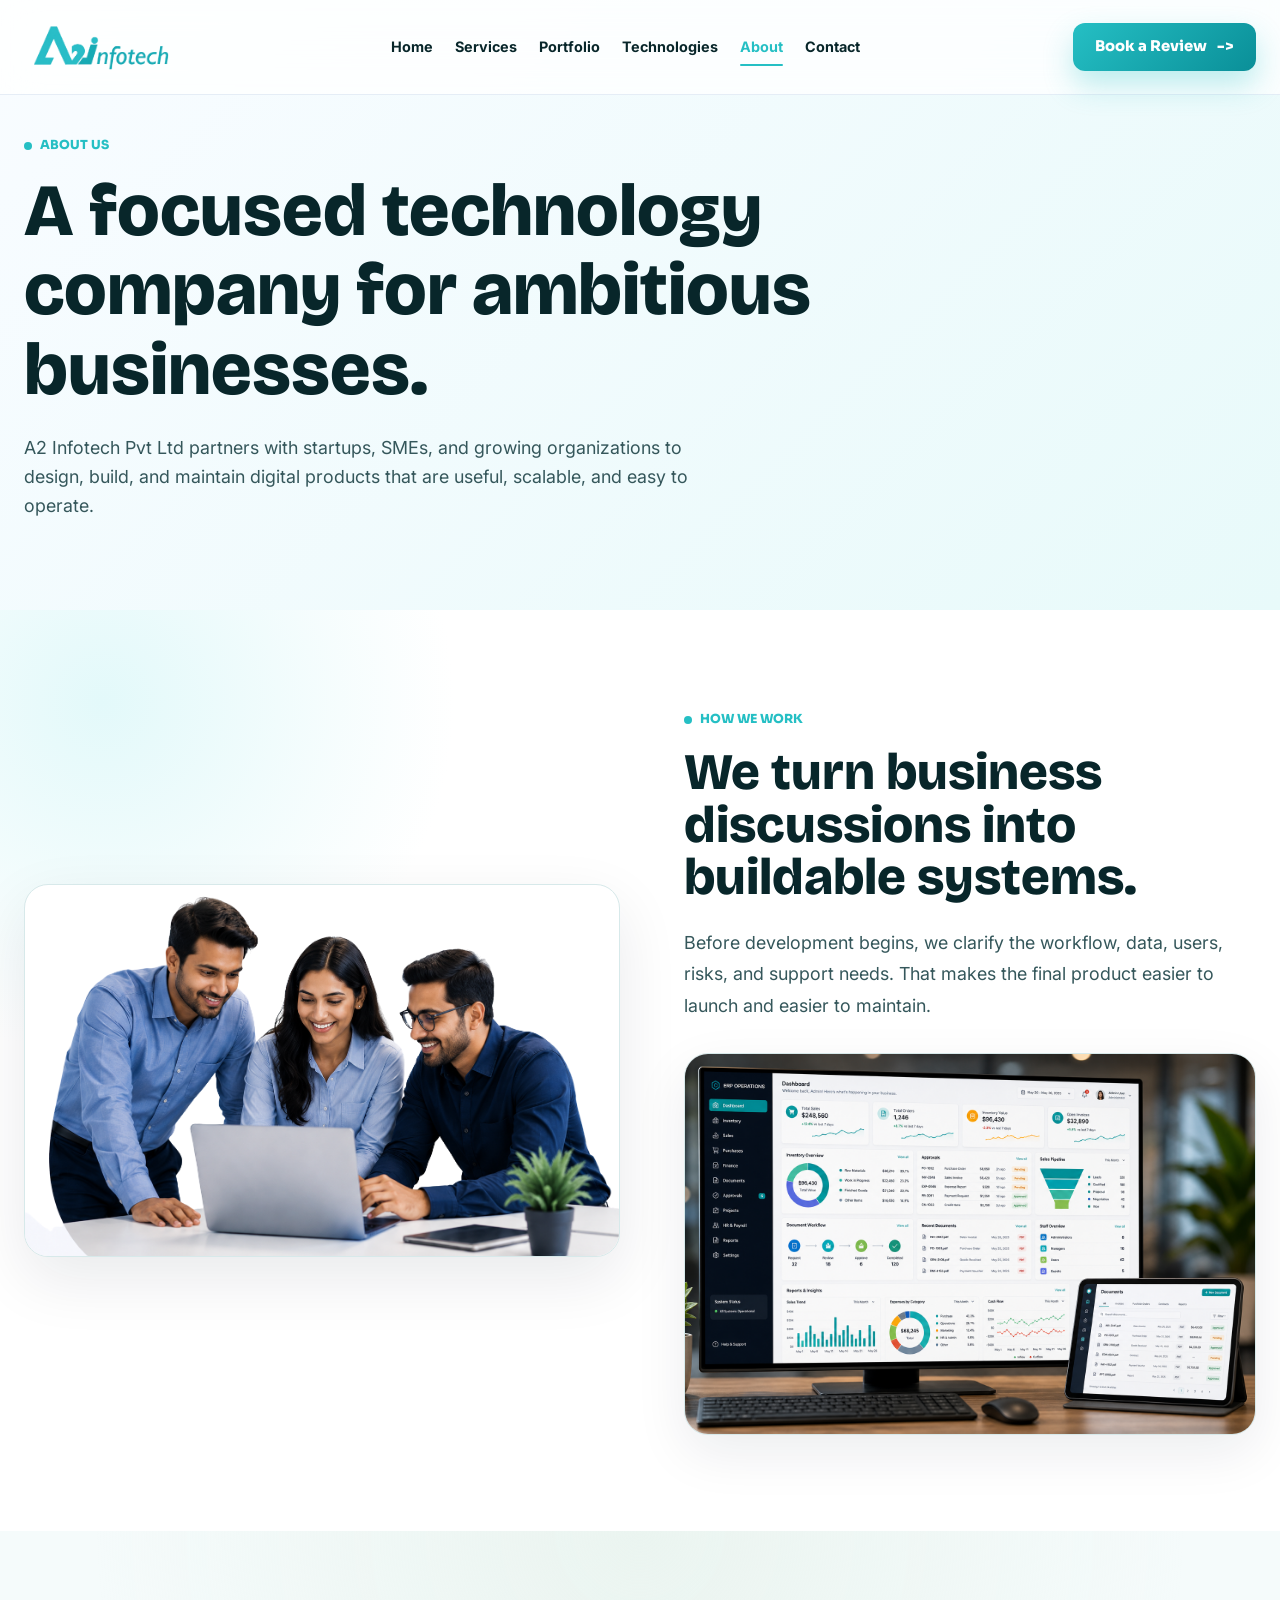
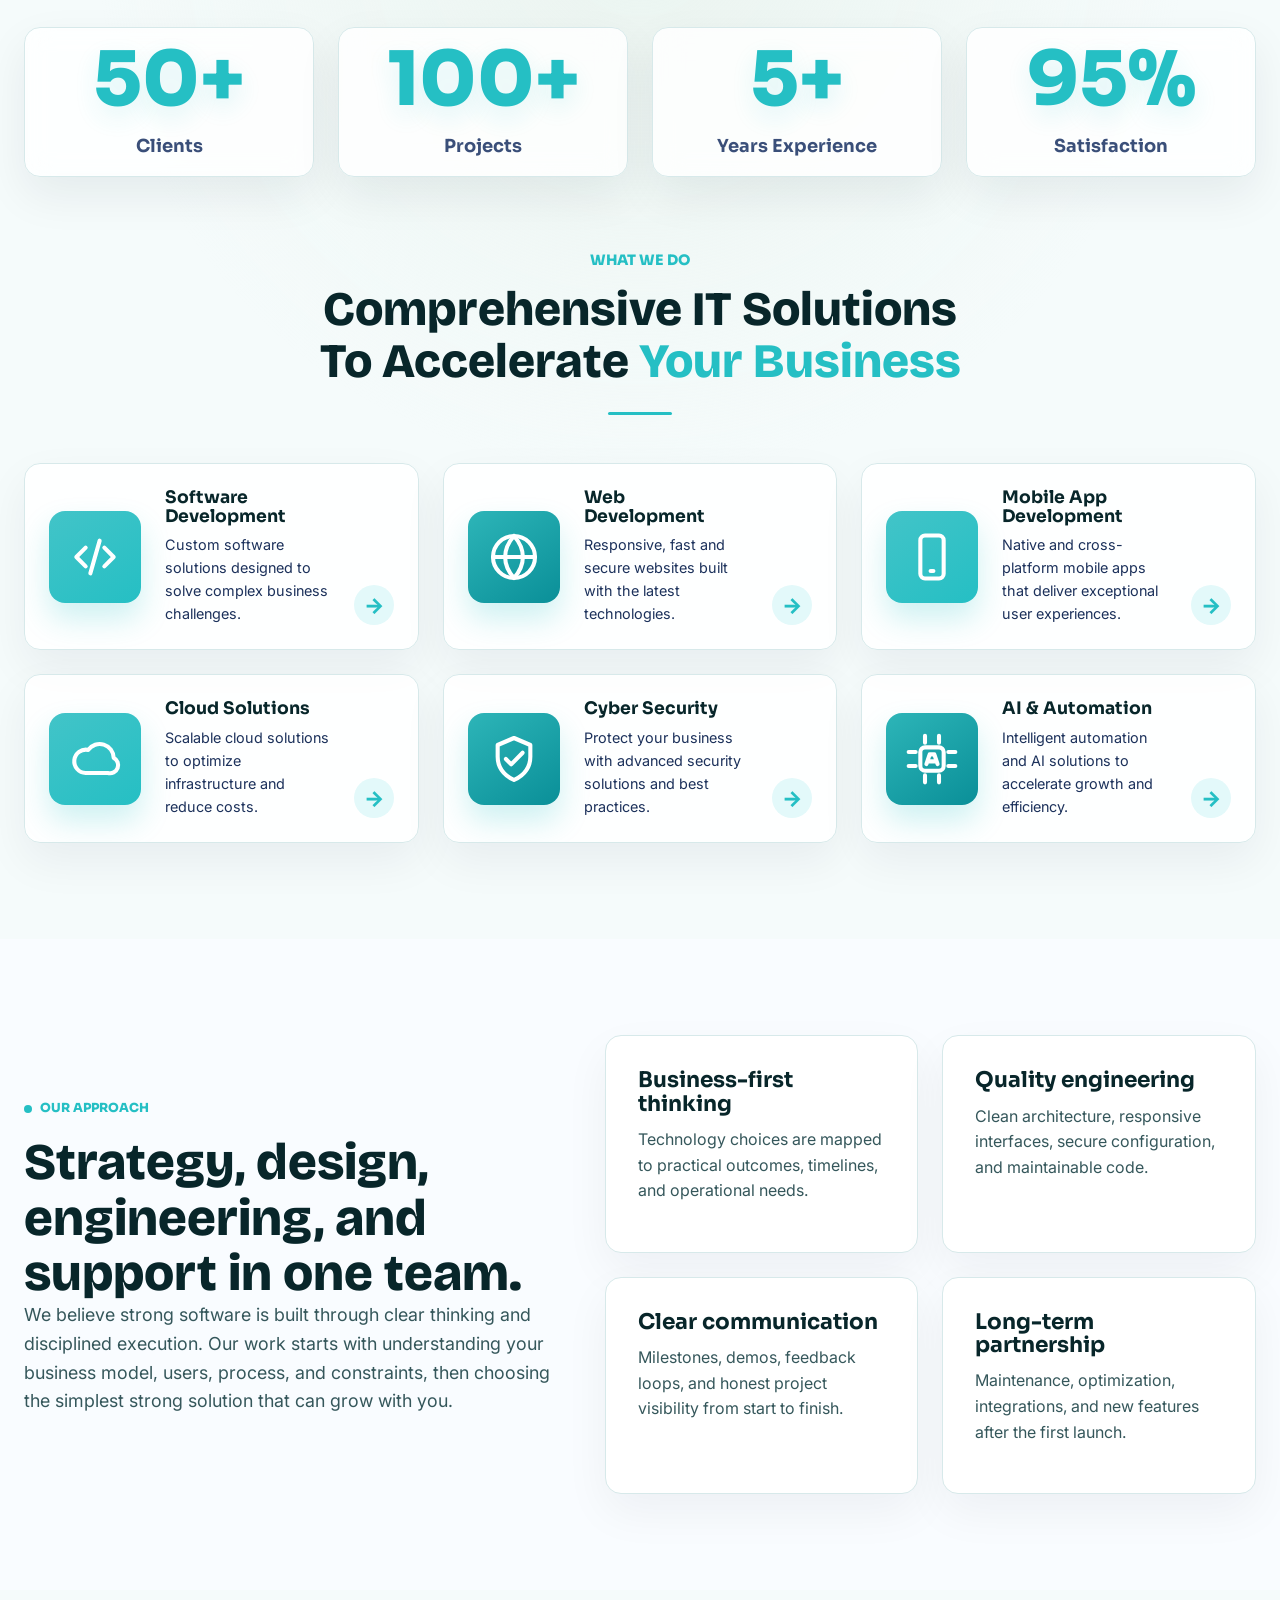
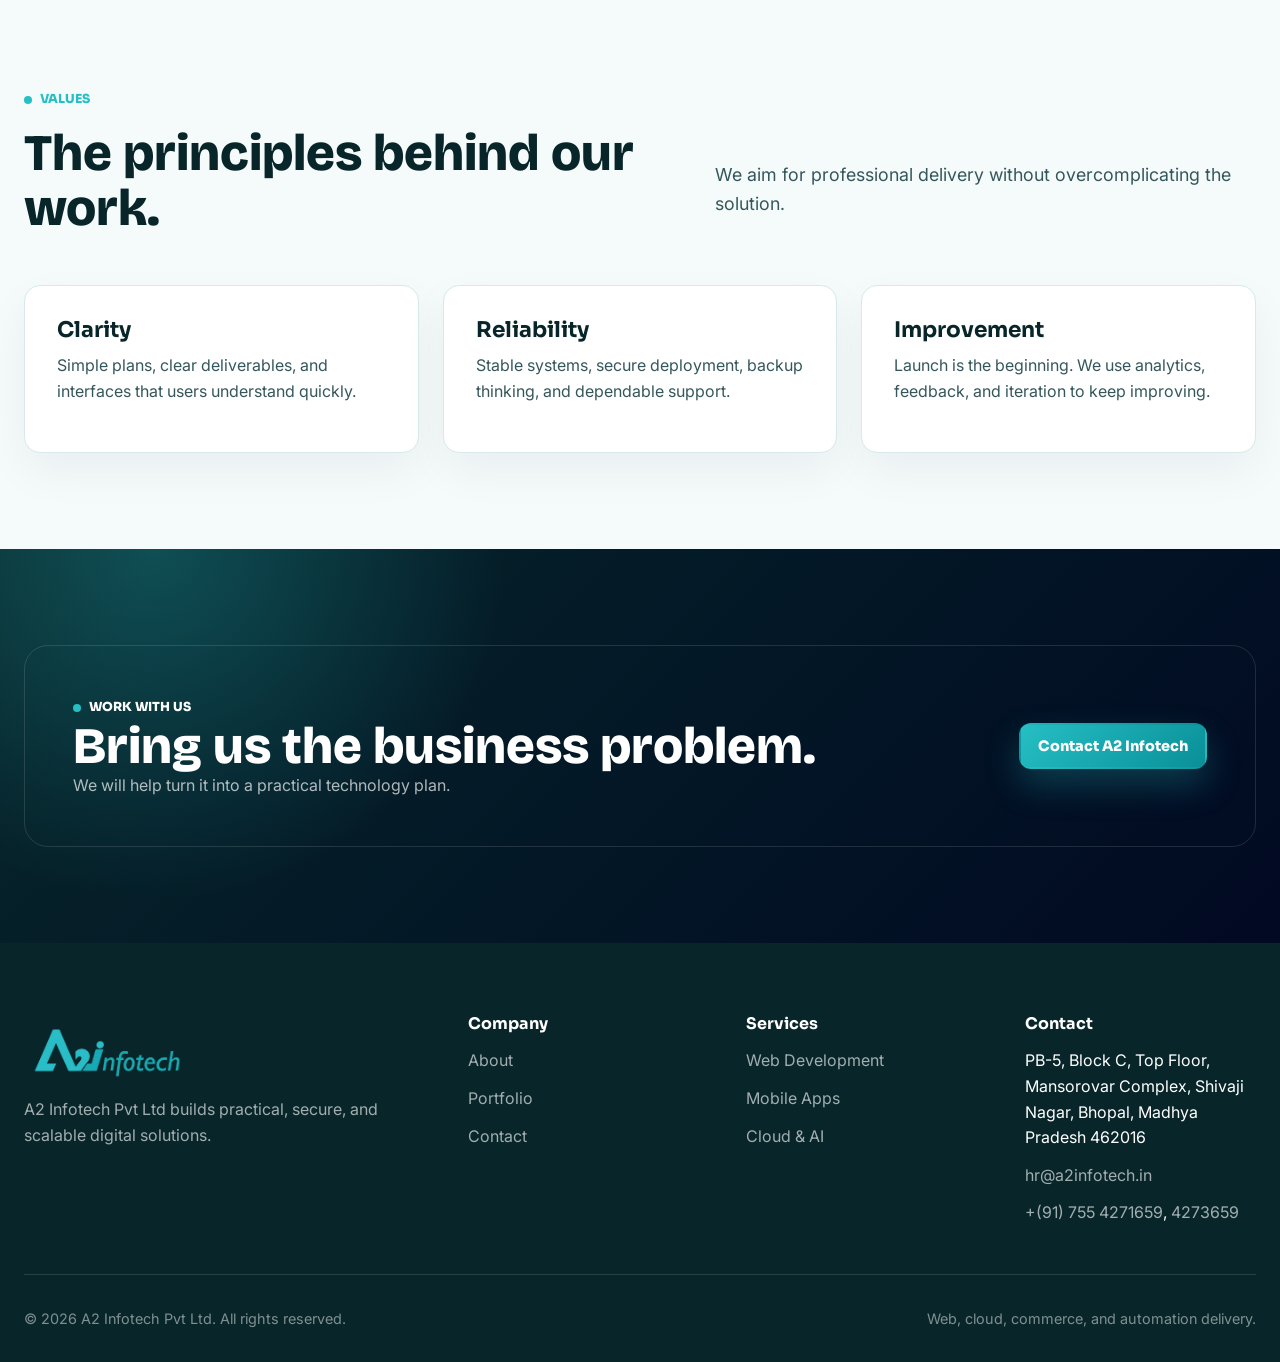
==== commit 97604842: "Fix GitHub Pages deployment rendering" ====
--- a/about.html
+++ b/about.html
@@ -36,7 +36,7 @@
       <section class="section about-visual-story">
         <div class="container visual-split">
           <figure class="visual-photo-card reveal">
-            <img src="./a2-infoTech-assets/team-discussion.png" alt="A2 Infotech team reviewing a project on a laptop" loading="lazy" onerror="this.onerror=null; this.src='./a2-infoTech-assets/hero-img.png'; this.closest('.visual-photo-card')?.classList.add('visual-photo-card-cutout');" />
+            <img src="./a2-infoTech-assets/hero-img.png" alt="A2 Infotech team reviewing a project on a laptop" loading="lazy" />
           </figure>
           <div class="visual-story-copy reveal">
             <p class="eyebrow">How we work</p>
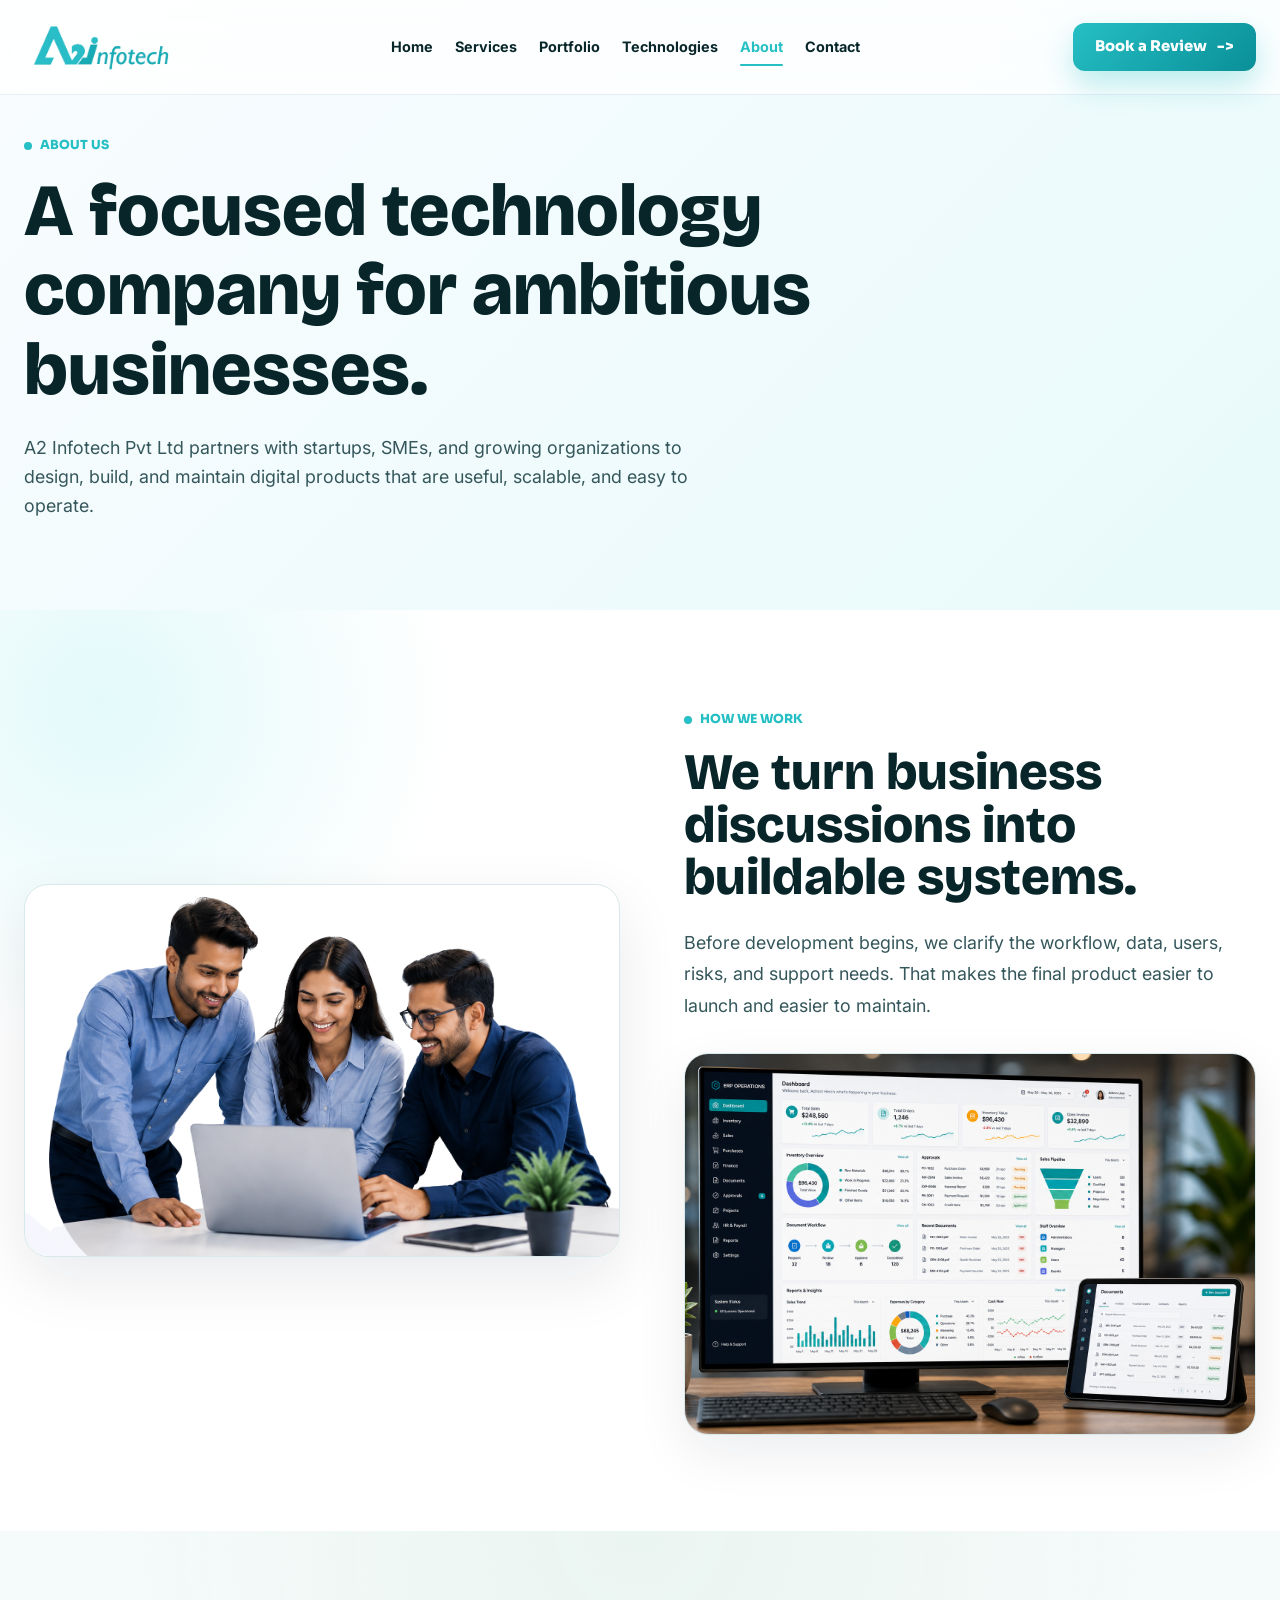
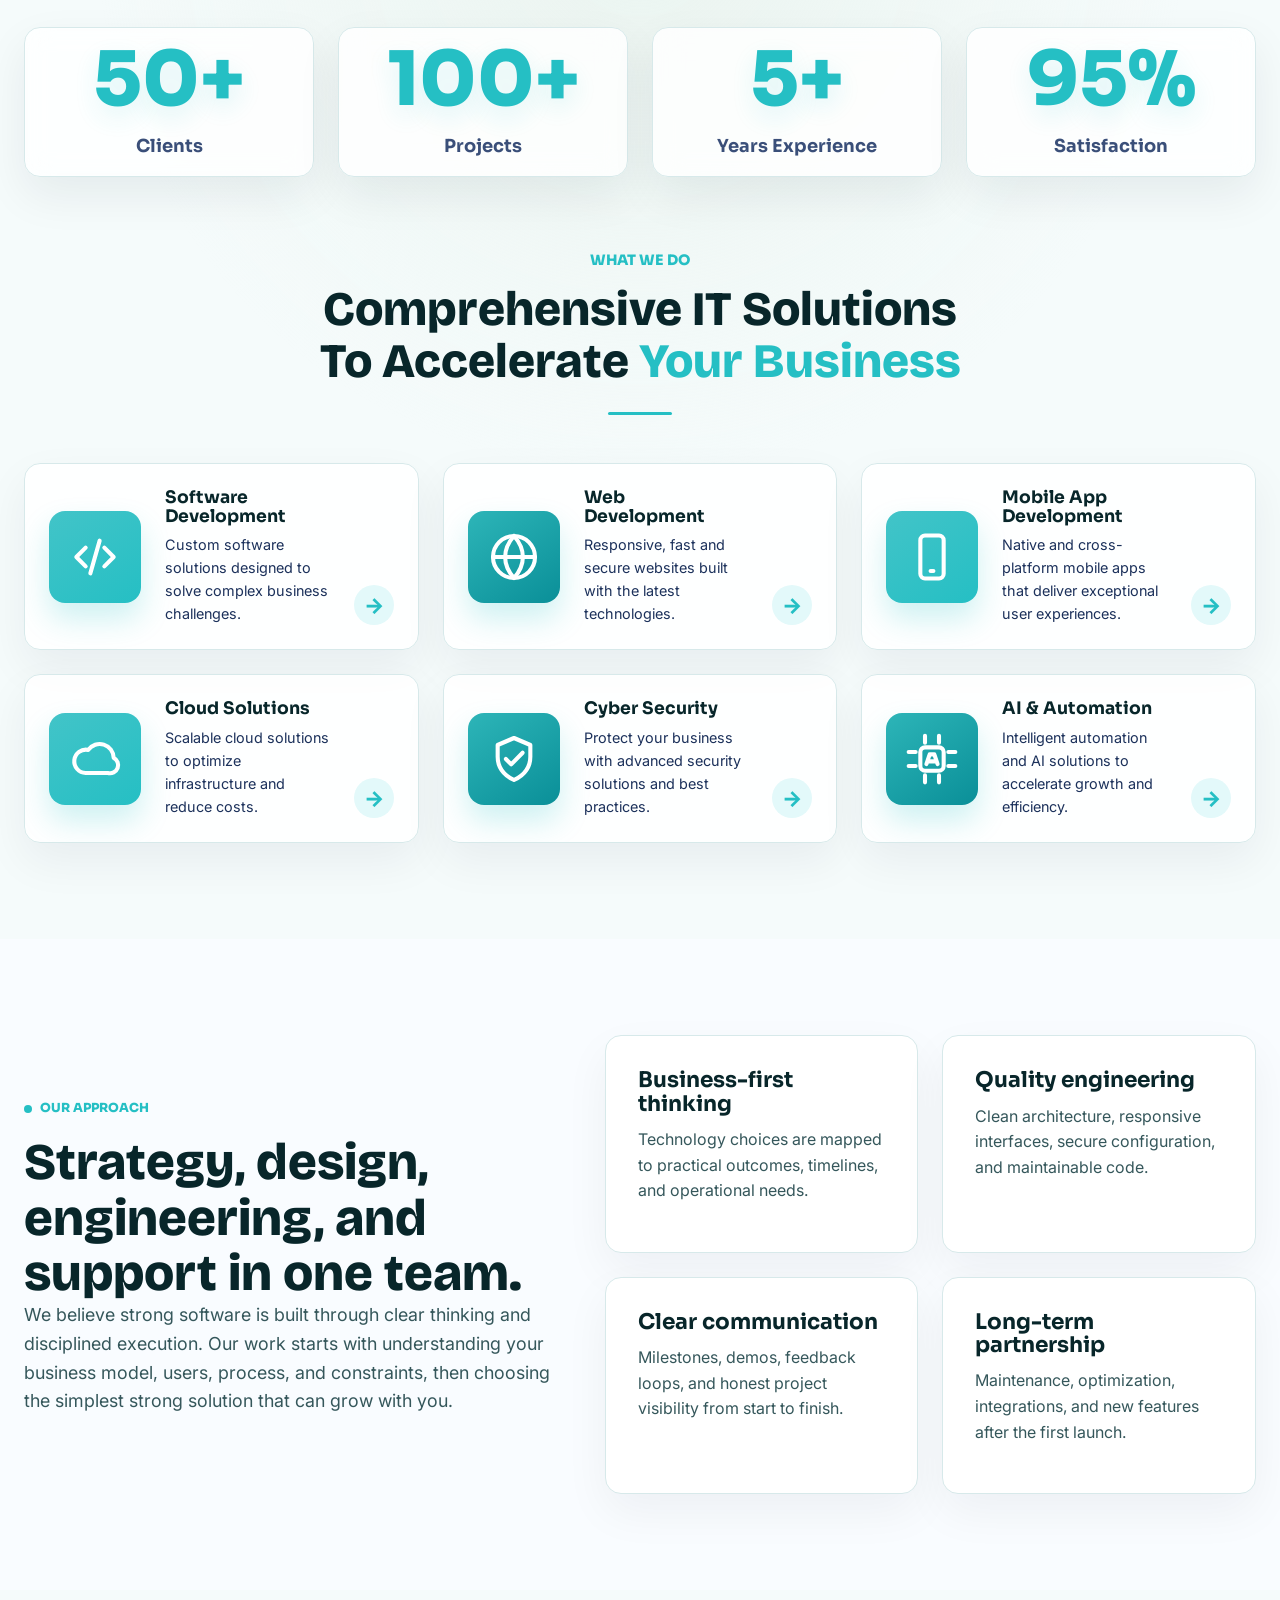
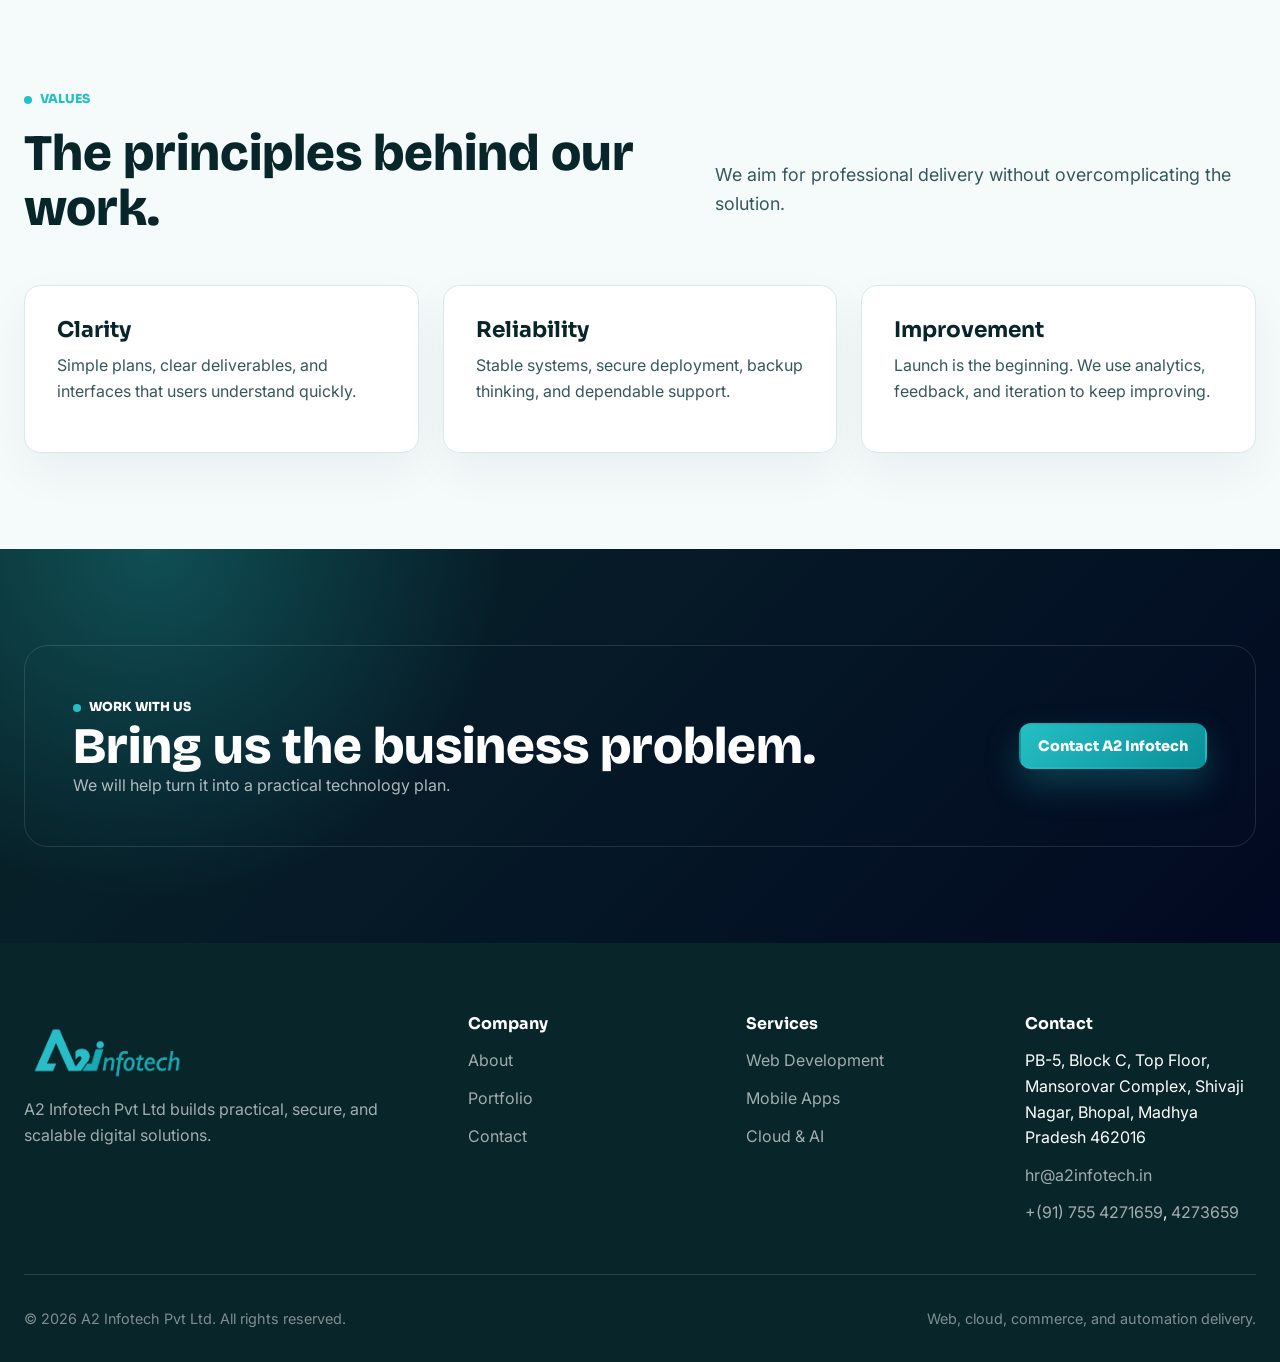
==== commit 384fba5b: "Use hex colors for deployment compatibility" ====
--- a/about.html
+++ b/about.html
@@ -7,9 +7,9 @@
     <link rel="preconnect" href="https://fonts.googleapis.com" />
     <link rel="preconnect" href="https://fonts.gstatic.com" crossorigin />
     <link href="https://fonts.googleapis.com/css2?family=Bricolage+Grotesque:wght@600;700;800&family=Inter:wght@400;500;600;700;800&family=Lobster+Two:ital,wght@1,700&family=Sora:wght@500;600;700;800&display=swap" rel="stylesheet" />
-    <link rel="stylesheet" href="./styles.css" />
-    <script src="./js/main.js" defer></script>
-    <script src="./js/animation.js" defer></script>
+    <link rel="stylesheet" href="./styles.css?v=20260625-3" />
+    <script src="./js/main.js?v=20260625-3" defer></script>
+    <script src="./js/animation.js?v=20260625-3" defer></script>
   </head>
   <body>
     <header class="home-nav-wrap" id="navbar">
--- a/styles.css
+++ b/styles.css
@@ -1,4 +1,4 @@
-@import url("./tokens.css");
+@import url("./tokens.css?v=20260625-3");
 
 * {
   box-sizing: border-box;
@@ -53,7 +53,7 @@
   inset: 0 0 auto;
   z-index: 20;
   border-bottom: var(--rule-thin) solid var(--color-rule);
-  background: oklch(100% 0 0 / 88%);
+  background: #ffffffe0;
   backdrop-filter: blur(18px);
   transition: box-shadow var(--dur-med) var(--ease-out), background var(--dur-med) var(--ease-out);
 }
@@ -94,7 +94,7 @@
   color: var(--color-white);
   font-family: var(--font-display);
   font-weight: 800;
-  box-shadow: 0 12px 28px rgb(37 191 196 / 28%);
+  box-shadow: 0 12px 28px #25bfc447;
 }
 
 .brand-name {
@@ -178,7 +178,7 @@
   position: absolute;
   inset: -6px;
   border-radius: inherit;
-  background: repeating-conic-gradient(from 0deg, var(--color-accent) 0 8deg, transparent 8deg 24deg);
+  background: repeating-conic-gradient(from 0deg, var(--color-accent) 0 8deg, #00000000 8deg 24deg);
   opacity: 0.9;
   z-index: -1;
 }
@@ -189,7 +189,7 @@
 }
 
 :root[data-theme="dark"] .theme-pill {
-  background: oklch(27% 0.045 258);
+  background: #18273c;
 }
 
 :root[data-theme="dark"] .theme-pill span:first-child {
@@ -198,7 +198,7 @@
 
 :root[data-theme="dark"] .theme-pill span:last-child {
   background: var(--color-accent);
-  box-shadow: -6px -2px 0 oklch(27% 0.045 258) inset;
+  box-shadow: -6px -2px 0 #18273c inset;
 }
 
 .menu-toggle {
@@ -227,7 +227,7 @@
   display: grid;
   place-items: center;
   background:
-    radial-gradient(circle at 50% 44%, rgb(37 191 196 / 22%), transparent 18rem),
+    radial-gradient(circle at 50% 44%, #25bfc438, #00000000 18rem),
     linear-gradient(145deg, #04191b, #0f555a 46%, #061f22);
   color: var(--color-white);
   transition: opacity 720ms var(--ease-out), visibility 720ms var(--ease-out), transform 720ms var(--ease-out);
@@ -257,7 +257,7 @@
   min-height: 112px;
   overflow: hidden;
   color: var(--color-white);
-  filter: drop-shadow(0 22px 42px rgb(37 191 196 / 32%));
+  filter: drop-shadow(0 22px 42px #25bfc452);
 }
 
 .loader-logo::before {
@@ -265,7 +265,7 @@
   position: absolute;
   inset: 8px auto 8px 50%;
   width: 1px;
-  background: linear-gradient(180deg, transparent, oklch(100% 0 0 / 28%), transparent);
+  background: linear-gradient(180deg, #00000000, #ffffff47, #00000000);
   opacity: 0;
   transform: scaleY(0.5);
   animation: loader-divider 680ms var(--ease-out) 720ms forwards;
@@ -288,7 +288,7 @@
   display: inline-flex;
   align-items: center;
   overflow: hidden;
-  color: oklch(92% 0.02 250);
+  color: #dbe6f2;
   font-family: var(--font-editorial);
   font-size: clamp(2.15rem, 7vw, 4.65rem);
   font-weight: 800;
@@ -303,7 +303,7 @@
 .loader-scene p {
   max-width: 520px;
   margin: 0;
-  color: oklch(100% 0 0 / 68%);
+  color: #ffffffad;
   font-family: var(--font-display);
   font-size: clamp(0.84rem, 2vw, 1rem);
   font-weight: 700;
@@ -319,8 +319,8 @@
   height: 3px;
   overflow: hidden;
   border-radius: 999px;
-  background: oklch(100% 0 0 / 14%);
-  box-shadow: 0 18px 40px rgb(37 191 196 / 20%);
+  background: #ffffff24;
+  box-shadow: 0 18px 40px #25bfc433;
 }
 
 .loader-bar span {
@@ -328,7 +328,7 @@
   width: 100%;
   height: 100%;
   border-radius: inherit;
-  background: linear-gradient(90deg, transparent, var(--color-cyan), var(--color-accent), oklch(100% 0 0 / 92%));
+  background: linear-gradient(90deg, #00000000, var(--color-cyan), var(--color-accent), #ffffffeb);
   transform: translateX(-100%);
   animation: loader-bar 2.15s var(--ease-in-out) 140ms forwards;
 }
@@ -390,7 +390,7 @@
   align-items: center;
   justify-content: center;
   gap: var(--space-xs);
-  border: var(--rule-bold) solid transparent;
+  border: var(--rule-bold) solid #00000000;
   border-radius: var(--radius-md);
   padding: 0.78rem 1.05rem;
   font-family: var(--font-display);
@@ -412,11 +412,11 @@
 .btn-primary {
   background: linear-gradient(135deg, var(--color-accent), var(--color-accent-strong));
   color: var(--color-white);
-  box-shadow: 0 16px 34px rgb(37 191 196 / 26%);
+  box-shadow: 0 16px 34px #25bfc442;
 }
 
 .btn-primary:hover {
-  box-shadow: 0 20px 42px rgb(37 191 196 / 34%);
+  box-shadow: 0 20px 42px #25bfc457;
 }
 
 .btn-secondary {
@@ -578,7 +578,7 @@
 .proof-pill {
   border: var(--rule-thin) solid var(--color-rule);
   border-radius: var(--radius-md);
-  background: oklch(100% 0 0 / 72%);
+  background: #ffffffb8;
   padding: var(--space-md);
 }
 
@@ -596,7 +596,7 @@
 
 .about-showcase {
   background:
-    radial-gradient(circle at 50% 0%, rgb(231 242 236 / 74%), transparent 34rem),
+    radial-gradient(circle at 50% 0%, #e7f2ecbd, #00000000 34rem),
     var(--color-paper-soft);
 }
 
@@ -614,16 +614,16 @@
   align-content: center;
   border: var(--rule-thin) solid var(--color-rule);
   border-radius: var(--radius-lg);
-  background: oklch(100% 0 0 / 82%);
-  box-shadow: 0 18px 46px oklch(20.5% 0.055 258 / 7%);
+  background: #ffffffd1;
+  box-shadow: 0 18px 46px #06173012;
   backdrop-filter: blur(14px);
   transition: transform var(--dur-med) var(--ease-out), box-shadow var(--dur-med) var(--ease-out), border-color var(--dur-med) var(--ease-out);
 }
 
 .stat-card:hover {
-  border-color: rgb(37 191 196 / 32%);
+  border-color: #25bfc452;
   transform: translateY(-7px);
-  box-shadow: 0 24px 60px rgb(37 191 196 / 13%);
+  box-shadow: 0 24px 60px #25bfc421;
 }
 
 .stat-card strong {
@@ -632,12 +632,12 @@
   font-size: clamp(3.1rem, 6vw, 4.7rem);
   font-weight: 800;
   line-height: 0.95;
-  text-shadow: 0 10px 24px rgb(37 191 196 / 14%);
+  text-shadow: 0 10px 24px #25bfc424;
 }
 
 .stat-card span {
   margin-top: var(--space-md);
-  color: oklch(43% 0.075 263);
+  color: #3a4f79;
   font-family: var(--font-display);
   font-size: var(--text-md);
   font-weight: 700;
@@ -691,9 +691,9 @@
   gap: var(--space-lg);
   border: var(--rule-thin) solid var(--color-rule);
   border-radius: var(--radius-lg);
-  background: oklch(100% 0 0 / 86%);
+  background: #ffffffdb;
   padding: var(--space-lg);
-  box-shadow: 0 18px 46px oklch(20.5% 0.055 258 / 6%);
+  box-shadow: 0 18px 46px #0617300f;
   overflow: hidden;
   transition: transform var(--dur-med) var(--ease-out), box-shadow var(--dur-med) var(--ease-out), border-color var(--dur-med) var(--ease-out);
 }
@@ -702,15 +702,15 @@
   content: "";
   position: absolute;
   inset: 0;
-  background: linear-gradient(135deg, rgb(37 191 196 / 9%), transparent 42%);
+  background: linear-gradient(135deg, #25bfc417, #00000000 42%);
   opacity: 0;
   transition: opacity var(--dur-med) var(--ease-out);
 }
 
 .about-service-card:hover {
-  border-color: rgb(37 191 196 / 34%);
+  border-color: #25bfc457;
   transform: translateY(-8px);
-  box-shadow: 0 26px 64px rgb(37 191 196 / 14%);
+  box-shadow: 0 26px 64px #25bfc424;
 }
 
 .about-service-card:hover::before {
@@ -732,7 +732,7 @@
 
 .about-service-card p {
   margin: 0;
-  color: oklch(32% 0.08 263);
+  color: #1c315b;
   font-size: var(--text-sm);
 }
 
@@ -743,7 +743,7 @@
   place-items: center;
   border-radius: var(--radius-lg);
   color: var(--color-white);
-  box-shadow: 0 16px 30px rgb(37 191 196 / 22%);
+  box-shadow: 0 16px 30px #25bfc438;
 }
 
 .service-icon.blue {
@@ -867,11 +867,11 @@
   position: relative;
   z-index: 3;
   width: 100%;
-  border: var(--rule-thin) solid oklch(100% 0 0 / 66%);
+  border: var(--rule-thin) solid #ffffffa8;
   border-radius: var(--radius-lg);
-  background: oklch(100% 0 0 / 88%);
+  background: #ffffffe0;
   padding: var(--space-md);
-  box-shadow: 0 16px 36px oklch(20.5% 0.055 258 / 10%);
+  box-shadow: 0 16px 36px #0617301a;
   backdrop-filter: blur(16px);
 }
 
@@ -1012,14 +1012,14 @@
   border-radius: var(--radius-lg);
   background: var(--color-white);
   padding: var(--space-xl);
-  box-shadow: 0 18px 46px oklch(20.5% 0.055 258 / 5%);
+  box-shadow: 0 18px 46px #0617300d;
   transition: transform var(--dur-med) var(--ease-out), box-shadow var(--dur-med) var(--ease-out), border-color var(--dur-med) var(--ease-out);
 }
 
 .card:hover {
-  border-color: rgb(37 191 196 / 35%);
+  border-color: #25bfc459;
   transform: translateY(-6px);
-  box-shadow: 0 26px 62px rgb(37 191 196 / 12%);
+  box-shadow: 0 26px 62px #25bfc41f;
 }
 
 .icon-tile {
@@ -1091,11 +1091,11 @@
   background: linear-gradient(135deg, var(--color-accent), var(--color-accent-strong));
   color: var(--color-white);
   padding: var(--space-2xl);
-  box-shadow: 0 28px 70px rgb(37 191 196 / 24%);
+  box-shadow: 0 28px 70px #25bfc43d;
 }
 
 .blue-panel p {
-  color: oklch(100% 0 0 / 78%);
+  color: #ffffffc7;
 }
 
 .process {
@@ -1212,9 +1212,9 @@
   display: grid;
   place-items: center;
   border-radius: 18px;
-  background: oklch(100% 0 0 / 12%);
+  background: #ffffff1f;
   color: var(--color-white);
-  box-shadow: inset 0 0 0 1px oklch(100% 0 0 / 16%);
+  box-shadow: inset 0 0 0 1px #ffffff29;
 }
 
 .contact-detail-icon svg {
@@ -1237,7 +1237,7 @@
   border: var(--rule-thin) solid var(--color-rule);
   border-radius: 30px;
   background: var(--color-white);
-  box-shadow: 0 24px 70px oklch(20.5% 0.055 258 / 10%);
+  box-shadow: 0 24px 70px #0617301a;
 }
 
 .contact-map-card iframe {
@@ -1255,11 +1255,11 @@
   width: min(420px, calc(100% - 36px));
   display: grid;
   gap: 10px;
-  border: var(--rule-thin) solid oklch(88% 0.03 250 / 70%);
+  border: var(--rule-thin) solid #c9daebb3;
   border-radius: 12px;
-  background: oklch(100% 0 0 / 94%);
+  background: #fffffff0;
   padding: 14px 16px;
-  box-shadow: 0 16px 42px oklch(20.5% 0.055 258 / 14%);
+  box-shadow: 0 16px 42px #06173024;
   backdrop-filter: blur(12px);
 }
 
@@ -1287,7 +1287,7 @@
 .map-route-card div:nth-child(2) span {
   border-color: var(--color-accent);
   background: var(--color-accent);
-  box-shadow: 0 0 0 5px rgb(37 191 196 / 14%);
+  box-shadow: 0 0 0 5px #25bfc424;
 }
 
 .map-more-link {
@@ -1364,7 +1364,7 @@
 .field textarea:focus,
 .field select:focus {
   border-color: var(--color-accent);
-  box-shadow: 0 0 0 4px rgb(37 191 196 / 12%);
+  box-shadow: 0 0 0 4px #25bfc41f;
   outline: 0;
 }
 
@@ -1379,8 +1379,8 @@
 
 .cta-band {
   background:
-    radial-gradient(circle at 12% 0, rgb(37 191 196 / 28%), transparent 22rem),
-    linear-gradient(135deg, var(--color-ink), oklch(15% 0.055 263));
+    radial-gradient(circle at 12% 0, #25bfc447, #00000000 22rem),
+    linear-gradient(135deg, var(--color-ink), #020922);
   color: var(--color-white);
 }
 
@@ -1389,7 +1389,7 @@
   align-items: center;
   justify-content: space-between;
   gap: var(--space-xl);
-  border: var(--rule-thin) solid oklch(100% 0 0 / 12%);
+  border: var(--rule-thin) solid #ffffff1f;
   border-radius: var(--radius-xl);
   padding: var(--space-2xl);
 }
@@ -1403,7 +1403,7 @@
 
 .cta-inner p {
   max-width: 650px;
-  color: oklch(100% 0 0 / 68%);
+  color: #ffffffad;
   margin-bottom: 0;
 }
 
@@ -1422,11 +1422,11 @@
   display: inline-flex;
   align-items: center;
   min-height: 34px;
-  border: var(--rule-thin) solid oklch(100% 0 0 / 16%);
+  border: var(--rule-thin) solid #ffffff29;
   border-radius: 999px;
-  background: oklch(100% 0 0 / 8%);
+  background: #ffffff14;
   padding: 0 14px;
-  color: oklch(100% 0 0 / 78%);
+  color: #ffffffc7;
   font-size: var(--text-sm);
   font-weight: 800;
 }
@@ -1442,12 +1442,12 @@
   grid-template-columns: 1.2fr repeat(3, minmax(0, 0.7fr));
   gap: var(--space-2xl);
   padding-bottom: var(--space-2xl);
-  border-bottom: var(--rule-thin) solid oklch(100% 0 0 / 12%);
+  border-bottom: var(--rule-thin) solid #ffffff1f;
 }
 
 .footer p,
 .footer a {
-  color: oklch(100% 0 0 / 62%);
+  color: #ffffff9e;
 }
 
 .footer a:hover {
@@ -1473,7 +1473,7 @@
   justify-content: space-between;
   gap: var(--space-md);
   padding-top: var(--space-xl);
-  color: oklch(100% 0 0 / 48%);
+  color: #ffffff7a;
   font-size: var(--text-sm);
 }
 
@@ -1495,7 +1495,7 @@
 }
 
 :root[data-theme="dark"] .site-header {
-  background: oklch(16% 0.035 258 / 88%);
+  background: #040d1ce0;
 }
 
 :root[data-theme="dark"] .nav-links,
@@ -1514,14 +1514,14 @@
 :root[data-theme="dark"] .field input,
 :root[data-theme="dark"] .field textarea,
 :root[data-theme="dark"] .field select {
-  background-color: oklch(22% 0.04 258 / 88%);
+  background-color: #0e1b2de0;
   color: var(--color-ink);
 }
 
 :root[data-theme="dark"] .hero,
 :root[data-theme="dark"] .page-hero {
   background:
-    radial-gradient(circle at 80% 8%, oklch(31% 0.09 263 / 70%), transparent 28rem),
+    radial-gradient(circle at 80% 8%, #172e5db3, #00000000 28rem),
     linear-gradient(105deg, var(--color-paper) 0 55%, var(--color-paper-blue) 55% 100%);
 }
 
@@ -1532,28 +1532,28 @@
 :root[data-theme="dark"] .process-reference,
 :root[data-theme="dark"] .portfolio-reference {
   background:
-    radial-gradient(circle at 50% 0%, oklch(31% 0.09 263 / 34%), transparent 34rem),
+    radial-gradient(circle at 50% 0%, #172e5d57, #00000000 34rem),
     var(--color-paper-soft);
 }
 
 :root[data-theme="dark"] .tech-card:hover,
 :root[data-theme="dark"] .tech-card.is-hot {
-  background: linear-gradient(180deg, oklch(25% 0.052 258), var(--color-accent-soft));
+  background: linear-gradient(180deg, #11223a, var(--color-accent-soft));
 }
 
 :root[data-theme="dark"] .btn-secondary {
-  background: oklch(22% 0.04 258);
+  background: #0e1b2d;
   color: var(--color-ink);
 }
 
 :root[data-theme="dark"] .tech-mark.next {
   color: var(--color-ink);
   border-color: var(--color-ink);
-  background: oklch(20% 0.04 258);
+  background: #0a1628;
 }
 
 :root[data-theme="dark"] .project-screen {
-  background: linear-gradient(135deg, var(--project-color), oklch(25% 0.045 258));
+  background: linear-gradient(135deg, var(--project-color), #142237);
 }
 
 .visually-hidden {
@@ -1600,8 +1600,8 @@
   position: relative;
   z-index: 8;
   transform: translateY(-6px);
-  border-color: rgb(37 191 196 / 28%);
-  box-shadow: 0 22px 58px oklch(20.5% 0.055 258 / 10%);
+  border-color: #25bfc447;
+  box-shadow: 0 22px 58px #0617301a;
   filter: saturate(1.02);
 }
 
@@ -1659,9 +1659,9 @@
   gap: var(--space-md);
   border: var(--rule-thin) solid var(--color-rule);
   border-radius: var(--radius-xl);
-  background: oklch(100% 0 0 / 88%);
+  background: #ffffffe0;
   padding: clamp(22px, 3vw, 40px);
-  box-shadow: 0 20px 58px oklch(20.5% 0.055 258 / 7%);
+  box-shadow: 0 20px 58px #06173012;
 }
 
 .round-nav {
@@ -1676,7 +1676,7 @@
   font-family: var(--font-display);
   font-size: 1.35rem;
   font-weight: 800;
-  box-shadow: 0 12px 28px oklch(20.5% 0.055 258 / 9%);
+  box-shadow: 0 12px 28px #06173017;
   transition: transform var(--dur-fast) var(--ease-out), background var(--dur-fast) var(--ease-out), color var(--dur-fast) var(--ease-out);
 }
 
@@ -1701,15 +1701,15 @@
   border: var(--rule-thin) solid var(--color-rule);
   border-radius: var(--radius-lg);
   background: var(--color-white);
-  box-shadow: 0 12px 32px oklch(20.5% 0.055 258 / 4%);
+  box-shadow: 0 12px 32px #0617300a;
   transition: transform var(--dur-med) var(--ease-out), box-shadow var(--dur-med) var(--ease-out), border-color var(--dur-med) var(--ease-out), background var(--dur-med) var(--ease-out);
 }
 
 .tech-card:hover,
 .tech-card.is-hot {
-  border-color: rgb(37 191 196 / 28%);
+  border-color: #25bfc447;
   background: linear-gradient(180deg, var(--color-white), var(--color-accent-soft));
-  box-shadow: 0 20px 54px rgb(37 191 196 / 12%);
+  box-shadow: 0 20px 54px #25bfc41f;
   transform: translateY(-6px);
 }
 
@@ -1733,28 +1733,28 @@
   font-weight: 800;
   border-radius: 24px;
   background: linear-gradient(135deg, var(--color-accent), var(--color-cyan));
-  box-shadow: 0 15px 30px rgb(37 191 196 / 18%);
-}
-
-.tech-mark.react { color: var(--color-cyan); background: transparent; border: 3px solid currentColor; border-radius: 999px; }
-.tech-mark.node { background: oklch(64% 0.17 135); }
-.tech-mark.python { background: linear-gradient(135deg, oklch(55% 0.14 245), oklch(80% 0.16 88)); }
-.tech-mark.aws { color: oklch(28% 0.04 260); background: transparent; font-size: 1.55rem; box-shadow: none; }
-.tech-mark.flutter { background: linear-gradient(135deg, oklch(75% 0.14 220), oklch(52% 0.18 240)); }
-.tech-mark.mongo { background: linear-gradient(90deg, oklch(40% 0.13 145), oklch(72% 0.18 145)); border-radius: 999px 999px 999px 0; }
-.tech-mark.docker { background: oklch(66% 0.17 230); font-size: 0.82rem; }
-.tech-mark.firebase { background: linear-gradient(135deg, oklch(82% 0.17 75), oklch(70% 0.16 55)); }
+  box-shadow: 0 15px 30px #25bfc42e;
+}
+
+.tech-mark.react { color: var(--color-cyan); background: #00000000; border: 3px solid currentColor; border-radius: 999px; }
+.tech-mark.node { background: #5ba224; }
+.tech-mark.python { background: linear-gradient(135deg, #0077bd, #e8b616); }
+.tech-mark.aws { color: #1d293d; background: #00000000; font-size: 1.55rem; box-shadow: none; }
+.tech-mark.flutter { background: linear-gradient(135deg, #00c1eb, #0070c4); }
+.tech-mark.mongo { background: linear-gradient(90deg, #005810, #4cc157); border-radius: 999px 999px 999px 0; }
+.tech-mark.docker { background: #00a2e5; font-size: 0.82rem; }
+.tech-mark.firebase { background: linear-gradient(135deg, #ffb113, #e87f25); }
 .tech-mark.next { color: var(--color-ink); background: var(--color-white); border: 3px solid var(--color-ink); border-radius: 999px; box-shadow: none; }
-.tech-mark.php { background: oklch(58% 0.09 280); border-radius: 999px; font-style: italic; }
-.tech-mark.mysql { color: oklch(48% 0.13 232); background: transparent; box-shadow: none; }
-.tech-mark.gcloud { background: conic-gradient(from 40deg, oklch(65% 0.2 35), oklch(78% 0.17 85), oklch(60% 0.16 145), oklch(62% 0.18 255), oklch(65% 0.2 35)); }
+.tech-mark.php { background: #7074af; border-radius: 999px; font-style: italic; }
+.tech-mark.mysql { color: #006899; background: #00000000; box-shadow: none; }
+.tech-mark.gcloud { background: conic-gradient(from 40deg, #f0532b, #e9ac00, #31983d, #2885ef, #f0532b); }
 
 .tech-mark.logo-mark {
   width: 88px;
   height: 88px;
   border: 0;
   border-radius: 0;
-  background: transparent;
+  background: #00000000;
   box-shadow: none;
 }
 
@@ -1762,7 +1762,7 @@
   width: 78px;
   height: 78px;
   object-fit: contain;
-  filter: drop-shadow(0 12px 22px oklch(20.5% 0.055 258 / 13%));
+  filter: drop-shadow(0 12px 22px #06173021);
   transition: transform var(--dur-med) var(--ease-out), filter var(--dur-med) var(--ease-out);
 }
 
@@ -1778,7 +1778,7 @@
 .tech-card:hover .tech-mark.logo-mark img,
 .tech-card.is-hot .tech-mark.logo-mark img {
   transform: scale(1.08);
-  filter: drop-shadow(0 18px 30px rgb(37 191 196 / 22%));
+  filter: drop-shadow(0 18px 30px #25bfc438);
 }
 
 .scroll-hint {
@@ -1794,7 +1794,7 @@
   width: 130px;
   height: 170px;
   opacity: 0.5;
-  background-image: radial-gradient(var(--color-accent) 2px, transparent 2px);
+  background-image: radial-gradient(var(--color-accent) 2px, #00000000 2px);
   background-size: 20px 20px;
 }
 
@@ -1810,7 +1810,7 @@
 
 .why-reference {
   background:
-    radial-gradient(circle at 6% 12%, var(--color-accent-soft), transparent 18rem),
+    radial-gradient(circle at 6% 12%, var(--color-accent-soft), #00000000 18rem),
     linear-gradient(180deg, var(--color-white), var(--color-paper));
 }
 
@@ -1872,8 +1872,8 @@
   align-content: center;
   border: var(--rule-thin) solid var(--color-rule);
   border-radius: var(--radius-lg);
-  background: oklch(100% 0 0 / 82%);
-  box-shadow: 0 18px 44px oklch(20.5% 0.055 258 / 6%);
+  background: #ffffffd1;
+  box-shadow: 0 18px 44px #0617300f;
   text-align: center;
 }
 
@@ -1908,9 +1908,9 @@
   border: var(--rule-thin) solid var(--color-rule);
   border-radius: var(--radius-xl);
   background:
-    linear-gradient(135deg, oklch(100% 0 0 / 94%), var(--color-paper-blue)),
+    linear-gradient(135deg, #fffffff0, var(--color-paper-blue)),
     var(--color-white);
-  box-shadow: 0 26px 72px oklch(20.5% 0.055 258 / 11%);
+  box-shadow: 0 26px 72px #0617301c;
 }
 
 .why-photo-wrap::before,
@@ -1925,7 +1925,7 @@
   width: 126px;
   height: 126px;
   border-radius: 50%;
-  border: 1px solid rgb(37 191 196 / 22%);
+  border: 1px solid #25bfc438;
 }
 
 .why-photo-wrap::after {
@@ -1933,7 +1933,7 @@
   right: 0;
   bottom: 0;
   height: 34%;
-  background: linear-gradient(180deg, transparent, oklch(100% 0 0 / 92%));
+  background: linear-gradient(180deg, #00000000, #ffffffeb);
 }
 
 .why-photo-wrap > img {
@@ -1955,11 +1955,11 @@
   z-index: 2;
   display: grid;
   gap: var(--space-xs);
-  border: var(--rule-thin) solid oklch(89% 0.028 252 / 76%);
+  border: var(--rule-thin) solid #cedcedc2;
   border-radius: var(--radius-lg);
-  background: oklch(100% 0 0 / 88%);
+  background: #ffffffe0;
   padding: var(--space-lg);
-  box-shadow: 0 18px 48px oklch(20.5% 0.055 258 / 11%);
+  box-shadow: 0 18px 48px #0617301c;
   backdrop-filter: blur(14px);
 }
 
@@ -1992,9 +1992,9 @@
   border: var(--rule-thin) solid var(--color-rule);
   border-top: 4px solid var(--float-color, var(--color-accent));
   border-radius: var(--radius-xl);
-  background: oklch(100% 0 0 / 92%);
+  background: #ffffffeb;
   padding: var(--space-xl);
-  box-shadow: 0 20px 54px oklch(20.5% 0.055 258 / 9%);
+  box-shadow: 0 20px 54px #06173017;
   transition:
     transform var(--dur-med) var(--ease-out),
     box-shadow var(--dur-med) var(--ease-out),
@@ -2015,8 +2015,8 @@
 }
 
 .why-float:hover {
-  border-color: rgb(37 191 196 / 28%);
-  box-shadow: 0 28px 76px oklch(20.5% 0.055 258 / 12%);
+  border-color: #25bfc447;
+  box-shadow: 0 28px 76px #0617301f;
 }
 
 .why-float:hover::after {
@@ -2076,7 +2076,7 @@
 
 .process-reference {
   background:
-    radial-gradient(circle at 0 0, var(--color-accent-soft), transparent 16rem),
+    radial-gradient(circle at 0 0, var(--color-accent-soft), #00000000 16rem),
     var(--color-paper);
 }
 
@@ -2088,8 +2088,8 @@
   overflow: hidden;
   border: var(--rule-thin) solid var(--color-rule);
   border-radius: var(--radius-xl);
-  background: oklch(100% 0 0 / 88%);
-  box-shadow: 0 20px 58px oklch(20.5% 0.055 258 / 7%);
+  background: #ffffffe0;
+  box-shadow: 0 20px 58px #06173012;
 }
 
 .process-card {
@@ -2099,7 +2099,7 @@
   border: 0;
   border-right: var(--rule-thin) solid var(--color-rule);
   border-radius: 0;
-  background: transparent;
+  background: #00000000;
   padding: var(--space-xl);
   box-shadow: none;
 }
@@ -2129,7 +2129,7 @@
   border: 4px solid var(--color-white);
   border-radius: 50%;
   background: var(--card-color, var(--color-accent));
-  box-shadow: 0 8px 18px oklch(20.5% 0.055 258 / 12%);
+  box-shadow: 0 8px 18px #0617301f;
 }
 
 .process-card.blue { --card-color: var(--color-accent); }
@@ -2165,9 +2165,9 @@
   gap: var(--space-lg);
   margin-top: var(--space-3xl);
   border-radius: var(--radius-xl);
-  background: oklch(100% 0 0 / 88%);
+  background: #ffffffe0;
   padding: var(--space-lg);
-  box-shadow: 0 22px 56px oklch(20.5% 0.055 258 / 8%);
+  box-shadow: 0 22px 56px #06173014;
 }
 
 .process-benefits article {
@@ -2195,7 +2195,7 @@
 
 .portfolio-reference {
   background:
-    radial-gradient(circle at 100% 0, oklch(91% 0.05 250), transparent 14rem),
+    radial-gradient(circle at 100% 0, #c9e5ff, #00000000 14rem),
     var(--color-paper);
 }
 
@@ -2219,14 +2219,14 @@
   border: var(--rule-thin) solid var(--project-color, var(--color-accent));
   border-radius: var(--radius-lg);
   background: var(--color-white);
-  box-shadow: 0 16px 42px oklch(20.5% 0.055 258 / 8%);
+  box-shadow: 0 16px 42px #06173014;
   transition: transform var(--dur-med) var(--ease-out), box-shadow var(--dur-med) var(--ease-out), border-color var(--dur-med) var(--ease-out);
 }
 
 .project-card:hover,
 .project-card.is-hot {
   transform: translateY(-4px);
-  box-shadow: 0 22px 52px oklch(20.5% 0.055 258 / 11%);
+  box-shadow: 0 22px 52px #0617301c;
 }
 
 .project-card.blue { --project-color: var(--color-accent); }
@@ -2238,7 +2238,7 @@
   min-height: 156px;
   overflow: hidden;
   padding: 0;
-  background: linear-gradient(135deg, var(--project-color), oklch(94% 0.03 250));
+  background: linear-gradient(135deg, var(--project-color), #ddedff);
 }
 
 .project-screen img {
@@ -2685,9 +2685,9 @@
   inset: 0 0 auto;
   z-index: 50;
   padding: 14px 0;
-  background: oklch(100% 0 0 / 76%);
+  background: #ffffffc2;
   backdrop-filter: blur(18px);
-  border-bottom: var(--rule-thin) solid oklch(89% 0.028 252 / 50%);
+  border-bottom: var(--rule-thin) solid #cedced80;
 }
 
 .home-nav {
@@ -2731,7 +2731,7 @@
   font-family: var(--font-display);
   font-size: 1.35rem;
   font-weight: 800;
-  box-shadow: 0 14px 32px rgb(37 191 196 / 28%);
+  box-shadow: 0 14px 32px #25bfc447;
 }
 
 .home-logo-text {
@@ -2801,13 +2801,13 @@
   font-family: var(--font-display);
   font-size: 0.92rem;
   font-weight: 800;
-  box-shadow: 0 14px 30px rgb(37 191 196 / 30%);
+  box-shadow: 0 14px 30px #25bfc44d;
   transition: transform var(--dur-fast) var(--ease-out), box-shadow var(--dur-fast) var(--ease-out);
 }
 
 .home-nav-cta:hover {
   transform: translateY(-2px);
-  box-shadow: 0 18px 42px rgb(37 191 196 / 38%);
+  box-shadow: 0 18px 42px #25bfc461;
 }
 
 .home-menu-toggle {
@@ -2832,7 +2832,7 @@
   min-height: 100vh;
   padding-top: 96px;
   background:
-    radial-gradient(circle at 10% 18%, var(--color-accent-soft), transparent 18rem),
+    radial-gradient(circle at 10% 18%, var(--color-accent-soft), #00000000 18rem),
     linear-gradient(180deg, var(--color-white), var(--color-paper));
   overflow: hidden;
 }
@@ -2860,9 +2860,9 @@
   align-items: center;
   gap: 10px;
   margin-bottom: 24px;
-  border: var(--rule-thin) solid rgb(37 191 196 / 16%);
+  border: var(--rule-thin) solid #25bfc429;
   border-radius: 999px;
-  background: rgb(231 242 236 / 72%);
+  background: #e7f2ecb8;
   color: var(--color-accent);
   padding: 9px 16px;
   font-size: 0.74rem;
@@ -2902,9 +2902,9 @@
   margin-top: 28px;
   border: var(--rule-thin) solid var(--color-rule);
   border-radius: var(--radius-xl);
-  background: oklch(100% 0 0 / 74%);
+  background: #ffffffbd;
   padding: 18px 20px;
-  box-shadow: 0 18px 52px oklch(20.5% 0.055 258 / 7%);
+  box-shadow: 0 18px 52px #06173012;
   backdrop-filter: blur(14px);
 }
 
@@ -2948,7 +2948,7 @@
 
 .trusted-logo:hover {
   transform: translateY(-2px);
-  filter: drop-shadow(0 10px 18px oklch(20.5% 0.055 258 / 10%));
+  filter: drop-shadow(0 10px 18px #0617301a);
 }
 
 .trusted-logo img {
@@ -2998,7 +2998,7 @@
 .home-btn.primary {
   background: linear-gradient(135deg, var(--color-accent), var(--color-accent-strong));
   color: var(--color-white);
-  box-shadow: 0 16px 34px rgb(37 191 196 / 30%);
+  box-shadow: 0 16px 34px #25bfc44d;
 }
 
 .home-btn.secondary {
@@ -3012,7 +3012,7 @@
 }
 
 .home-btn.primary:hover {
-  box-shadow: 0 22px 48px rgb(37 191 196 / 38%);
+  box-shadow: 0 22px 48px #25bfc461;
 }
 
 .home-btn.secondary:hover {
@@ -3039,10 +3039,10 @@
   z-index: 1;
   border-radius: 36px;
   background:
-    linear-gradient(90deg, rgb(37 191 196 / 9%) 1px, transparent 1px),
-    linear-gradient(180deg, rgb(37 191 196 / 9%) 1px, transparent 1px);
+    linear-gradient(90deg, #25bfc417 1px, #00000000 1px),
+    linear-gradient(180deg, #25bfc417 1px, #00000000 1px);
   background-size: 34px 34px;
-  mask-image: radial-gradient(circle at 62% 48%, black 0 34%, transparent 72%);
+  mask-image: radial-gradient(circle at 62% 48%, #000000 0 34%, #00000000 72%);
   opacity: 0.5;
 }
 
@@ -3052,7 +3052,7 @@
   top: 42%;
   z-index: 2;
   height: 1px;
-  background: linear-gradient(90deg, transparent, var(--color-accent), transparent);
+  background: linear-gradient(90deg, #00000000, var(--color-accent), #00000000);
   opacity: 0.36;
   animation: home-signal-sweep 4.2s var(--ease-in-out) infinite;
 }
@@ -3099,11 +3099,11 @@
   gap: 8px;
   min-width: 0;
   overflow: hidden;
-  border: var(--rule-thin) solid oklch(89% 0.028 252 / 86%);
+  border: var(--rule-thin) solid #cedceddb;
   border-radius: 22px;
-  background: oklch(100% 0 0 / 84%);
+  background: #ffffffd6;
   padding: 18px 20px;
-  box-shadow: 0 22px 54px oklch(20.5% 0.055 258 / 12%);
+  box-shadow: 0 22px 54px #0617301f;
   backdrop-filter: blur(16px);
   transition: transform var(--dur-med) var(--ease-out), box-shadow var(--dur-med) var(--ease-out), border-color var(--dur-med) var(--ease-out);
 }
@@ -3127,8 +3127,8 @@
 .home-hero-proof article:hover {
   z-index: 2;
   transform: translateY(-10px);
-  border-color: rgb(37 191 196 / 24%);
-  box-shadow: 0 28px 68px oklch(20.5% 0.055 258 / 14%);
+  border-color: #25bfc43d;
+  box-shadow: 0 28px 68px #06173024;
 }
 
 .home-hero-proof article:nth-child(2):hover {
@@ -3217,16 +3217,16 @@
   align-items: start;
   border: var(--rule-thin) solid var(--color-rule);
   border-radius: var(--radius-xl);
-  background: oklch(100% 0 0 / 88%);
+  background: #ffffffe0;
   padding: var(--space-lg);
-  box-shadow: 0 16px 42px oklch(20.5% 0.055 258 / 6%);
+  box-shadow: 0 16px 42px #0617300f;
   transition: transform var(--dur-med) var(--ease-out), box-shadow var(--dur-med) var(--ease-out), border-color var(--dur-med) var(--ease-out);
 }
 
 .client-fit-card:hover {
   transform: translateY(-6px);
-  border-color: rgb(37 191 196 / 24%);
-  box-shadow: 0 22px 58px oklch(20.5% 0.055 258 / 10%);
+  border-color: #25bfc43d;
+  box-shadow: 0 22px 58px #0617301a;
 }
 
 .client-fit-card span {
@@ -3285,13 +3285,13 @@
   border: var(--rule-thin) solid var(--color-rule);
   border-radius: var(--radius-xl);
   background: var(--color-white);
-  box-shadow: 0 18px 52px oklch(20.5% 0.055 258 / 7%);
+  box-shadow: 0 18px 52px #06173012;
   transition: transform var(--dur-med) var(--ease-out), box-shadow var(--dur-med) var(--ease-out), border-color var(--dur-med) var(--ease-out);
 }
 
 .visual-feature-card:hover {
-  border-color: rgb(37 191 196 / 26%);
-  box-shadow: 0 26px 68px oklch(20.5% 0.055 258 / 11%);
+  border-color: #25bfc442;
+  box-shadow: 0 26px 68px #0617301c;
   transform: translateY(-6px);
 }
 
@@ -3355,7 +3355,7 @@
   border-radius: var(--radius-lg);
   background: linear-gradient(180deg, var(--color-white), var(--color-paper-blue));
   padding: 22px;
-  box-shadow: 0 14px 36px oklch(20.5% 0.055 258 / 5%);
+  box-shadow: 0 14px 36px #0617300d;
 }
 
 .proof-metric-grid strong {
@@ -3376,7 +3376,7 @@
 .home-team-proof {
   padding: 94px 0;
   background:
-    radial-gradient(circle at 8% 22%, var(--color-accent-soft), transparent 22rem),
+    radial-gradient(circle at 8% 22%, var(--color-accent-soft), #00000000 22rem),
     var(--color-white);
 }
 
@@ -3395,7 +3395,7 @@
   border-radius: var(--radius-xl);
   background:
     linear-gradient(135deg, var(--color-paper-blue), var(--color-white));
-  box-shadow: 0 26px 78px oklch(20.5% 0.055 258 / 12%);
+  box-shadow: 0 26px 78px #0617301f;
 }
 
 .team-proof-photo img {
@@ -3425,11 +3425,11 @@
   bottom: 22px;
   display: grid;
   gap: 5px;
-  border: var(--rule-thin) solid oklch(100% 0 0 / 60%);
+  border: var(--rule-thin) solid #ffffff99;
   border-radius: var(--radius-lg);
-  background: oklch(100% 0 0 / 84%);
+  background: #ffffffd6;
   padding: 18px;
-  box-shadow: 0 18px 44px oklch(20.5% 0.055 258 / 12%);
+  box-shadow: 0 18px 44px #0617301f;
   backdrop-filter: blur(16px);
 }
 
@@ -3465,7 +3465,7 @@
   border: var(--rule-thin) solid var(--color-rule);
   border-radius: var(--radius-xl);
   background: var(--color-white);
-  box-shadow: 0 18px 52px oklch(20.5% 0.055 258 / 8%);
+  box-shadow: 0 18px 52px #06173014;
 }
 
 .dashboard-preview img {
@@ -3494,7 +3494,7 @@
 .contact-visual-section,
 .technology-visual-section {
   background:
-    radial-gradient(circle at 8% 10%, var(--color-accent-soft), transparent 22rem),
+    radial-gradient(circle at 8% 10%, var(--color-accent-soft), #00000000 22rem),
     var(--color-white);
 }
 
@@ -3513,7 +3513,7 @@
   border: var(--rule-thin) solid var(--color-rule);
   border-radius: var(--radius-xl);
   background: var(--color-white);
-  box-shadow: 0 22px 62px oklch(20.5% 0.055 258 / 9%);
+  box-shadow: 0 22px 62px #06173017;
 }
 
 .visual-photo-card img,
@@ -3602,7 +3602,7 @@
   border: var(--rule-thin) solid var(--color-rule);
   border-radius: var(--radius-lg);
   background: var(--color-white);
-  box-shadow: 0 14px 34px oklch(20.5% 0.055 258 / 7%);
+  box-shadow: 0 14px 34px #06173012;
 }
 
 @keyframes dashboard-breathe {
@@ -3634,15 +3634,15 @@
   align-content: center;
   border: var(--rule-thin) solid var(--color-rule);
   border-radius: var(--radius-lg);
-  background: linear-gradient(180deg, var(--color-white), oklch(99% 0.006 250));
-  box-shadow: 0 12px 32px oklch(20.5% 0.055 258 / 5%);
+  background: linear-gradient(180deg, var(--color-white), #f9fcff);
+  box-shadow: 0 12px 32px #0617300d;
   transition: transform var(--dur-med) var(--ease-out), box-shadow var(--dur-med) var(--ease-out);
 }
 
 .home-stat-card:hover,
 .home-service-card:hover {
   transform: translateY(-6px);
-  box-shadow: 0 20px 48px oklch(20.5% 0.055 258 / 9%);
+  box-shadow: 0 20px 48px #06173017;
 }
 
 .home-stat-card strong {
@@ -3655,7 +3655,7 @@
 
 .home-stat-card span {
   margin-top: 12px;
-  color: oklch(43% 0.075 263);
+  color: #3a4f79;
   font-family: var(--font-display);
   font-size: 1rem;
   font-weight: 700;
@@ -3708,12 +3708,12 @@
   border-radius: var(--radius-xl);
   background: var(--color-white);
   padding: 30px;
-  box-shadow: 0 14px 36px oklch(20.5% 0.055 258 / 5%);
+  box-shadow: 0 14px 36px #0617300d;
   transition: transform var(--dur-med) var(--ease-out), box-shadow var(--dur-med) var(--ease-out), border-color var(--dur-med) var(--ease-out);
 }
 
 .home-service-card:hover {
-  border-color: rgb(37 191 196 / 24%);
+  border-color: #25bfc43d;
 }
 
 .home-service-icon {
@@ -3724,7 +3724,7 @@
   margin-bottom: 22px;
   border-radius: var(--radius-lg);
   color: var(--color-white);
-  box-shadow: 0 12px 26px rgb(37 191 196 / 16%);
+  box-shadow: 0 12px 26px #25bfc429;
 }
 
 .home-service-icon.blue {
@@ -3767,7 +3767,7 @@
   display: inline-flex;
   align-items: center;
   min-height: 30px;
-  border: var(--rule-thin) solid rgb(37 191 196 / 18%);
+  border: var(--rule-thin) solid #25bfc42e;
   border-radius: 999px;
   background: var(--color-accent-soft);
   padding: 0 11px;
